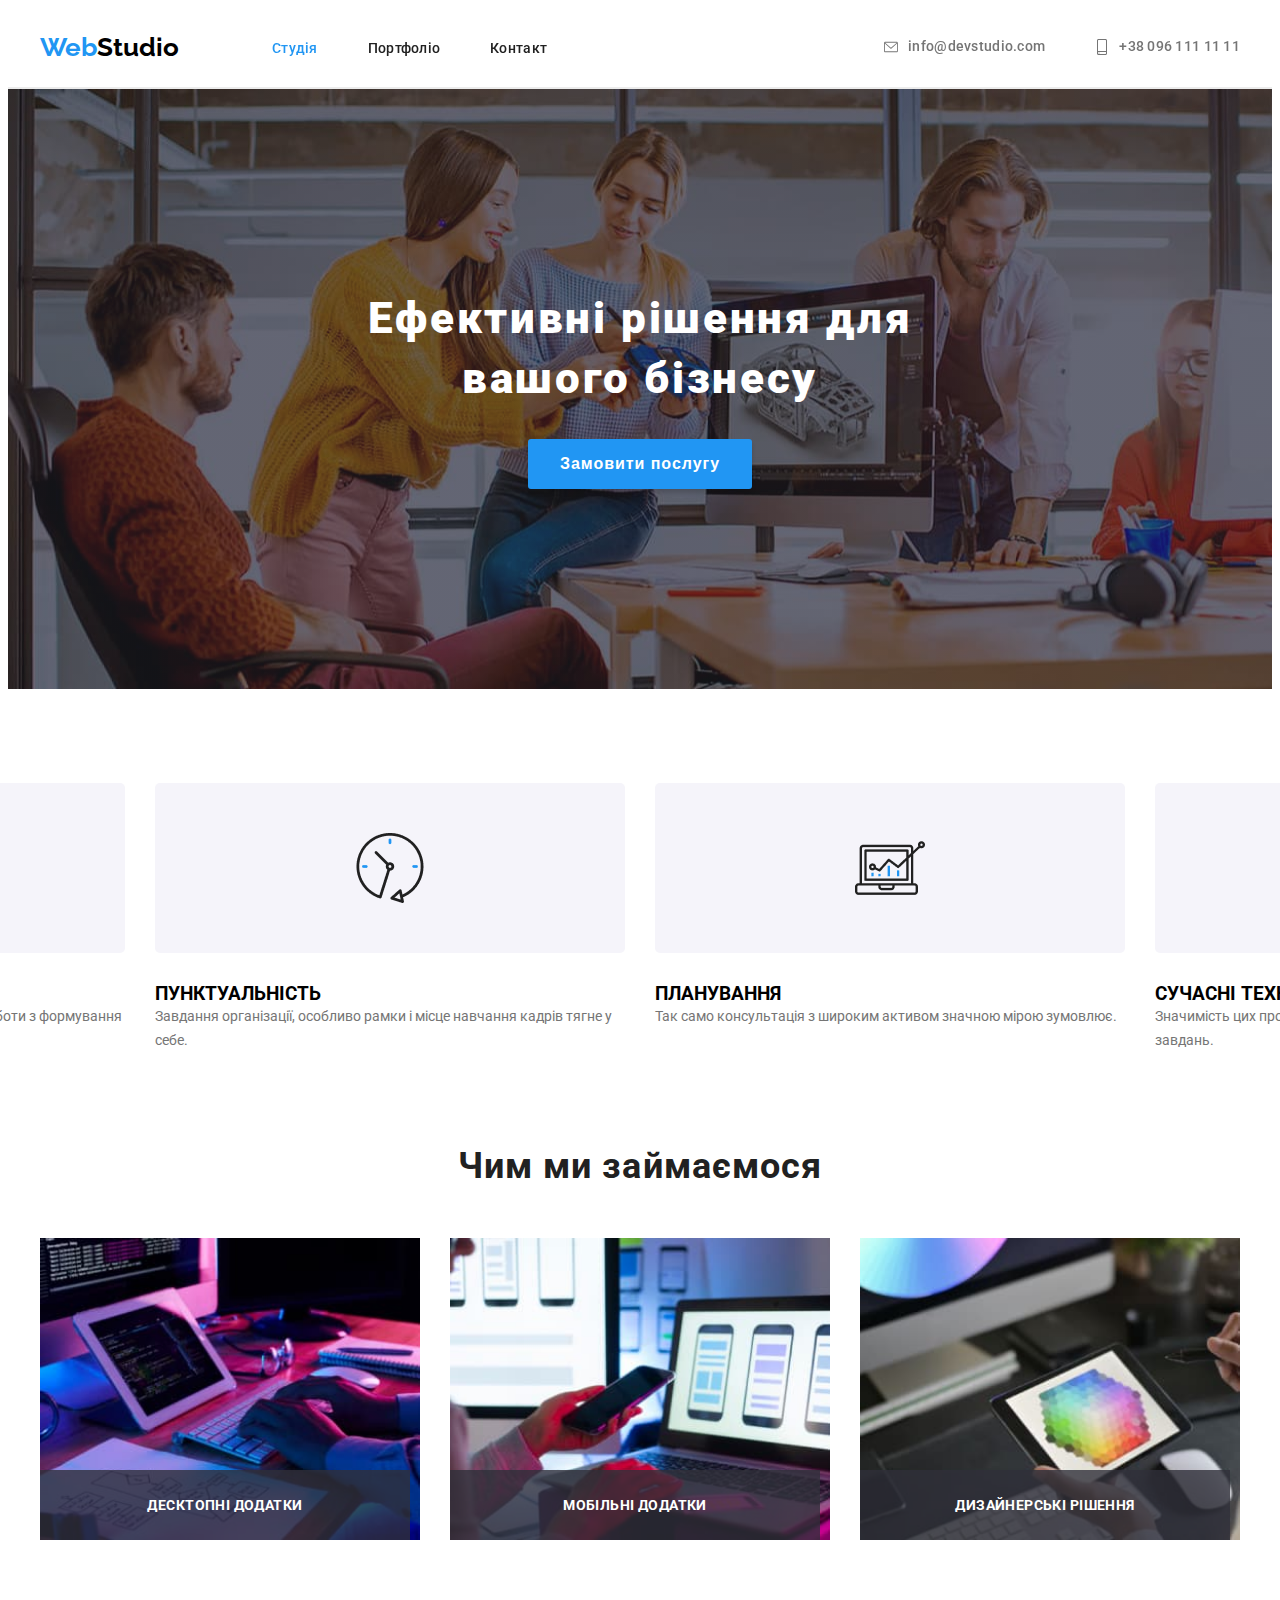
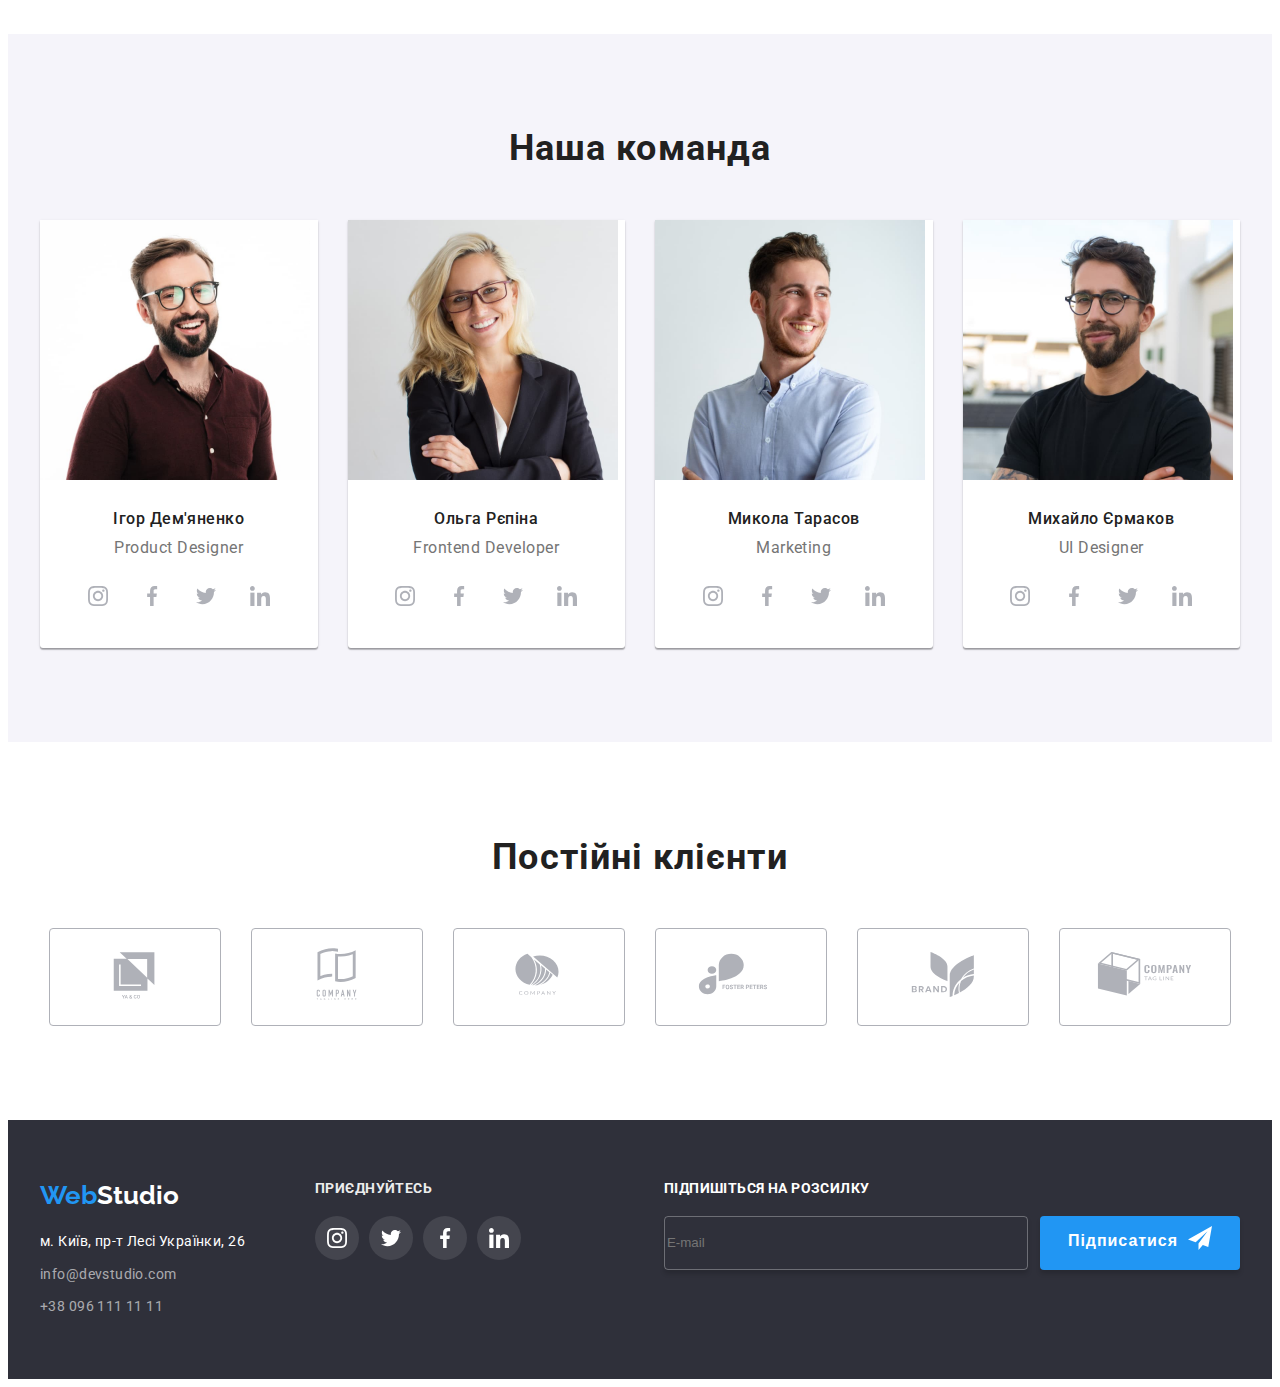
==== index.html @ fadbdba8 "scss" ====
<!DOCTYPE html>
<html lang="uk">
  <head>
    <meta charset="UTF-8" />
    <meta name="viewport" content="width=device-width, initial-scale=1.0" />

    <link rel="preconnect" href="https://fonts.googleapis.com" />
    <link rel="preconnect" href="https://fonts.gstatic.com" crossorigin />
    <link
      href="https://fonts.googleapis.com/css2?family=Raleway:ital,wght@0,100..900;1,100..900&family=Roboto:ital,wght@0,100;0,300;0,400;0,500;0,700;0,900;1,100;1,300;1,400;1,500;1,700;1,900&display=swap"
      rel="stylesheet"
    />

    <link
      rel="stylesheet"
      href="https://cdnjs.cloudflare.com/ajax/libs/modern-normalize/2.0.0/modern-normalize.min.css"
      integrity="sha512-4xo8blKMVCiXpTaLzQSLSw3KFOVPWhm/TRtuPVc4WG6kUgjH6J03IBuG7JZPkcWMxJ5huwaBpOpnwYElP/m6wg=="
      crossorigin="anonymous"
      referrerpolicy="no-referrer"
    />
    <link
    rel="stylesheet"
    href="https://cdnjs.cloudflare.com/ajax/libs/animate.css/4.1.1/animate.min.css"
  />
    <title>WebStudio</title>
    <link href="https://unpkg.com/aos@2.3.1/dist/aos.css" rel="stylesheet">
    <link rel="stylesheet" href="./style/main.min.css">
  </head>
  <body>
    <!-- --------------LOGO-------------- -->
    <header class="header">
      <div class="container header__box">
        <a href="./index.html" class="header__logo"
          ><span class="header__span">Web</span>Studio</a
        >
        <!-- -------------NAVIGATION------------- -->
        <nav class="header__nav" data-aos="flip-left"
     data-aos-easing="ease-out-cubic"
     data-aos-duration="2000">
          <ul class="nav__list">
            <li class="nav__item">
              <a href="./index.html" class="nav__link active">Студія</a>
            </li>
            <li class="nav__item">
              <a href="./pages/portfolio.html" class="nav__link">Портфоліо</a>
            </li>
            <li class="nav__item"><a href="" class="nav__link">Контакт</a></li>
          </ul>
        </nav>
        <ul class="header__list" data-aos="zoom-out">
          <li class="header__item">
            <a href="mailto:info@devstudio.com" class="header__link"
              ><svg class="header__icon">
                <use href="./imeges/symbol-defs.svg#icon-envelope"></use>
              </svg>
              info@devstudio.com</a
            >
          </li>
          <li class="header__item">
            <a href="tel:+380961111111" class="header__link">
              <svg class="header__icon">
                <use href="./imeges/symbol-defs.svg#icon-smartphone"></use></svg
              >+38 096 111 11 11</a
            >
          </li>
        </ul>
      </div>
    </header>

    <main>
      <!-- -----------------HERO-SECTION---------------- -->
      <section class="hero">
        <div class="container">
          <h1 class="hero__title">Ефективні рішення для вашого бізнесу</h1>
          <button type="button" class="hero__btn" data-modal-open>
            Замовити послугу
          </button>
        </div>
      </section>
      <!-- -----------------ADVANTAGES----------------- -->
      <section class="advantages">
        <div class="container">
          <ul class="advantages__list">
            <li class="advantages__item">
              <h3 class="advantages__title">УВАГА ДО ДЕТАЛЕЙ</h3>
              <p class="advantages__text">
                Ідейні міркування, і навіть початок повсякденної роботи з
                формування позиції.
              </p>
            </li>

            <li class="advantages__item">
              <h3 class="advantages__title">ПУНКТУАЛЬНІСТЬ</h3>
              <p class="advantages__text">
                Завдання організації, особливо рамки і місце навчання кадрів
                тягне у себе.
              </p>
            </li>

            <li class="advantages__item">
              <h3 class="advantages__title">ПЛАНУВАННЯ</h3>
              <p class="advantages__text">
                Так само консультація з широким активом значною мірою зумовлює.
              </p>
            </li>
            <li class="advantages__item">
              <h3 class="advantages__title">СУЧАСНІ ТЕХНОЛОГІЇ</h3>
              <p class="advantages__text">
                Значимість цих проблем настільки очевидна, що реалізація
                планових завдань.
              </p>
            </li>
          </ul>
        </div>
      </section>
      <!-- -------------OUR-WORK------------- -->
      <section class="work">
        <div class="container">
          <h2 class="work__title">Чим ми займаємося</h2>
          <ul class="work__list">
            <li class="work__item">
              <img src="./imeges/comp.jpg" alt="comp" class="work__img" />
              <p class="work__text">Десктопні додатки</p>
            </li>

            <li class="work__item">
              <img src="./imeges/tel.jpg" alt="tel" class="work__img" />
              <p class="work__text">Мобільні додатки</p>
            </li>

            <li class="work__item">
              <img src="./imeges/tablet.jpg" alt="colors" class="work__img" />
              <p class="work__text">Дизайнерські рішення</p>
            </li>
          </ul>
        </div>
      </section>
      <!-- ---------------WORK-TEAM----------------- -->
      <section class="team">
        <div class="container">
          <h2 class="team__title">Наша команда</h2>
          <ul class="team__list">
            <li class="team__item">
              <img src="./imeges/igor.jpg" alt="men1" class="team__img" />
              <div class="team__text">
                <h3 class="team__capitan">Ігор Дем'яненко</h3>
                <p class="team__desc">Product Designer</p>
                <ul class="list__icon">
                  <li class="item__icon">
                    <a href="" class="team__icon"
                      ><svg class="team__symbol">
                        <use
                          href="./imeges/symbol-defs.svg#icon-instagram"
                        ></use>
                      </svg>
                    </a>
                  </li>
                  <li class="item__icon">
                    <a href="" class="team__icon"
                      ><svg class="team__symbol">
                        <use
                          href="./imeges/symbol-defs.svg#icon-facebook"
                        ></use></svg
                    ></a>
                  </li>
                  <li class="item__icon">
                    <a href="" class="team__icon"
                      ><svg class="team__symbol">
                        <use
                          href="./imeges/symbol-defs.svg#icon-twitter-"
                        ></use></svg
                    ></a>
                  </li>
                  <li class="item__icon">
                    <a href="" class="team__icon"
                      ><svg class="team__symbol">
                        <use
                          href="./imeges/symbol-defs.svg#icon-linkedin-1"
                        ></use></svg
                    ></a>
                  </li>
                </ul>
              </div>
            </li>
            <li class="team__item">
              <img src="./imeges/olga.jpg" alt="women1" class="team__img" />
              <div class="team__text">
                <h3 class="team__capitan">Ольга Рєпіна</h3>
                <p class="team__desc">Frontend Developer</p>
                <ul class="list__icon">
                  <li class="item__icon">
                    <a href="" class="team__icon"
                      ><svg class="team__symbol">
                        <use
                          href="./imeges/symbol-defs.svg#icon-instagram"
                        ></use>
                      </svg>
                    </a>
                  </li>
                  <li class="item__icon">
                    <a href="" class="team__icon"
                      ><svg class="team__symbol">
                        <use
                          href="./imeges/symbol-defs.svg#icon-facebook"
                        ></use></svg
                    ></a>
                  </li>
                  <li class="item__icon">
                    <a href="" class="team__icon"
                      ><svg class="team__symbol">
                        <use
                          href="./imeges/symbol-defs.svg#icon-twitter-"
                        ></use></svg
                    ></a>
                  </li>
                  <li class="item__icon">
                    <a href="" class="team__icon"
                      ><svg class="team__symbol">
                        <use
                          href="./imeges/symbol-defs.svg#icon-linkedin-1"
                        ></use></svg
                    ></a>
                  </li>
                </ul>
              </div>
            </li>
            <li class="team__item">
              <img src="./imeges/mikola.jpg" alt="men2" class="team__img" />
              <div class="team__text">
                <h3 class="team__capitan">Микола Тарасов</h3>
                <p class="team__desc">Marketing</p>
                <ul class="list__icon">
                  <li class="item__icon">
                    <a href="" class="team__icon"
                      ><svg class="team__symbol">
                        <use
                          href="./imeges/symbol-defs.svg#icon-instagram"
                        ></use>
                      </svg>
                    </a>
                  </li>
                  <li class="item__icon">
                    <a href="" class="team__icon"
                      ><svg class="team__symbol">
                        <use
                          href="./imeges/symbol-defs.svg#icon-facebook"
                        ></use></svg
                    ></a>
                  </li>
                  <li class="item__icon">
                    <a href="" class="team__icon"
                      ><svg class="team__symbol">
                        <use
                          href="./imeges/symbol-defs.svg#icon-twitter-"
                        ></use></svg
                    ></a>
                  </li>
                  <li class="item__icon">
                    <a href="" class="team__icon"
                      ><svg class="team__symbol">
                        <use
                          href="./imeges/symbol-defs.svg#icon-linkedin-1"
                        ></use></svg
                    ></a>
                  </li>
                </ul>
              </div>
            </li>
            <li class="team__item">
              <img src="./imeges/michael.jpg" alt="men3" class="team__img" />
              <div class="team__text">
                <h3 class="team__capitan">Михайло Єрмаков</h3>
                <p class="team__desc">UI Designer</p>
                <ul class="list__icon">
                  <li class="item__icon">
                    <a href="" class="team__icon"
                      ><svg class="team__symbol">
                        <use
                          href="./imeges/symbol-defs.svg#icon-instagram"
                        ></use>
                      </svg>
                    </a>
                  </li>
                  <li class="item__icon">
                    <a href="" class="team__icon"
                      ><svg class="team__symbol">
                        <use
                          href="./imeges/symbol-defs.svg#icon-facebook"
                        ></use></svg
                    ></a>
                  </li>
                  <li class="item__icon">
                    <a href="" class="team__icon"
                      ><svg class="team__symbol">
                        <use
                          href="./imeges/symbol-defs.svg#icon-twitter-"
                        ></use></svg
                    ></a>
                  </li>
                  <li class="item__icon">
                    <a href="" class="team__icon"
                      ><svg class="team__symbol">
                        <use
                          href="./imeges/symbol-defs.svg#icon-linkedin-1"
                        ></use></svg
                    ></a>
                  </li>
                </ul>
              </div>
            </li>
          </ul>
        </div>
      </section>
      <!----------------CLIENTS-------------- -->
      <section class="klienten" animate__slideOutDown>
        <div class="container">
          <h2 class="klienten__title">Постійні клієнти</h2>
          <ul class="klienten__list">
            <li class="klienten__logo">
              <a href="" class="klienten__link"
                ><svg class="klienten__symbol">
                  <use
                    href="./imeges/symbol-defs.svg#icon-Logo-yaco"
                  ></use></svg
              ></a>
            </li>
            <li class="klienten__logo">
              <a href="" class="klienten__link"
                ><svg class="klienten__symbol">
                  <use
                    href="./imeges/symbol-defs.svg#icon-Logo-here"
                  ></use></svg
              ></a>
            </li>
            <li class="klienten__logo">
              <a href="" class="klienten__link"
                ><svg class="klienten__symbol">
                  <use
                    href="./imeges/symbol-defs.svg#icon-Logo-company"
                  ></use></svg
              ></a>
            </li>
            <li class="klienten__logo">
              <a href="" class="klienten__link"
                ><svg class="klienten__symbol">
                  <use
                    href="./imeges/symbol-defs.svg#icon-Logo-foster"
                  ></use></svg
              ></a>
            </li>
            <li class="klienten__logo">
              <a href="" class="klienten__link"
                ><svg class="klienten__symbol">
                  <use
                    href="./imeges/symbol-defs.svg#icon-Logo-brand"
                  ></use></svg
              ></a>
            </li>
            <li class="klienten__logo">
              <a href="" class="klienten__link"
                ><svg class="klienten__symbol">
                  <use
                    href="./imeges/symbol-defs.svg#icon-Logo-tagline"
                  ></use></svg
              ></a>
            </li>
          </ul>
        </div>
      </section>
    </main>
    <footer class="footer">
      <!-- -----------FOOTER------------- -->
      <div class="container footer__box">
        <div class="footer__info">
          <a href="./index.html" class="footer__logo"
            ><span class="logo__color">Web</span>Studio</a
          >
          <address>
            <a
              href="https://www.google.de/maps/search/%D0%BC.+%D0%9A%D0%B8%D1%97%D0%B2,+%D0%BF%D1%80-%D1%82+%D0%9B%D0%B5%D1%81%D1%96+%D0%A3%D0%BA%D1%80%D0%B0%D1%97%D0%BD%D0%BA%D0%B8,+26/@50.4770716,30.3878069,11.79z?entry=ttu"
              target="_blank"
              class="footer__address"
              >м. Київ, пр-т Лесі Українки, 26</a
            >
            <ul class="footer__list">
              <li class="footer__item">
                <a href="mailto:info@devstudio.com" class="footer__link"
                  >info@devstudio.com</a
                >
              </li>
              <li class="footer__item">
                <a href="tel:+380961111111" class="footer__link"
                  >+38 096 111 11 11</a
                >
              </li>
            </ul>
          </address>
        </div>
        <!-------------WEB-ICON----------- -->
        <div class="footer__icons">
          <p class="icons__text">приєднуйтесь</p>
          <ul class="icons__list">
            <li class="icons__item">
              <a href="" class="icons__link"
                ><svg class="icons__symbol">
                  <use
                    href="./imeges/symbol-defs.svg#icon-instagram"
                  ></use></svg
              ></a>
            </li>
            <li class="icons__item">
              <a href="" class="icons__link"
                ><svg class="icons__symbol">
                  <use href="./imeges/symbol-defs.svg#icon-twitter-"></use></svg
              ></a>
            </li>
            <li class="icons__item">
              <a href="" class="icons__link"
                ><svg class="icons__symbol">
                  <use href="./imeges/symbol-defs.svg#icon-facebook"></use></svg
              ></a>
            </li>
            <li class="icons__item">
              <a href="" class="icons__link"
                ><svg class="icons__symbol">
                  <use
                    href="./imeges/symbol-defs.svg#icon-linkedin-1"
                  ></use></svg
              ></a>
            </li>
          </ul>
        </div>
        <!-- ----------NEWS------------ -->
        <div class="news">
          <h2 class="news__title">Підпишіться на розсилку</h2>
          <form class="news__list">
            <input type="email" class="news__input" placeholder="E-mail" required/>

            <button type="submit" class="news__btn">
              Підписатися<svg class="news__icon">
                <use href="./imeges/symbol-defs.svg#icon-icon-send"></use>
              </svg>
            </button>
          </form>
        </div>
      </div>
    </footer>
    <!-- --------------MODAL-ICON-------------- -->
    <div class="backdrop is-hidden" data-modal>
      <div class="modal">
        <form class="modal__form">
          <h2 class="modal__title">Залиште свої дані, ми вам передзвонимо</h2>
          <label for="name" class="modal__signature">Ім'я</label>
          <div class="modal__icons">
            <input type="text" id="name" class="modal__input" required/>
            <svg class="modal__icon">
              <use
                href="./imeges/symbol-defs.svg#icon-person-black-18dp-1"
              ></use>
            </svg>
          </div>
          <label for="phone" class="modal__signature">Телефон</label>
          <div class="modal__icons">
            <input type="tel" id="phone" class="modal__input" required />
            <svg class="modal__icon">
              <use href="./imeges/symbol-defs.svg#icon-phone"></use>
            </svg>
          </div>
          <label for="mail" class="modal__signature">Пошта</label>
          <div class="modal__icons">
            <input type="email" name="" id="mail" class="modal__input" required />
            <svg class="modal__icon">
              <use href="./imeges/symbol-defs.svg#icon-emile"></use>
            </svg>
          </div>
          <label for="com" class="modal__signature">Коментар</label>

          <textarea
            name=""
            id="com"
            class="modal__com"
            placeholder="Введіть текст"
          ></textarea>
          <label class="modal__chek">
            <input type="checkbox" class="chek__input" required/>
            <span class="chek__span">Погоджуюся з розсилкою та приймаю</span>
            <a href="#" class="check__link"> Умови договору</a>
          </label>
          <button type="submit" class="modal__btn">Відправити</button>
        </form>
        <button type="button" class="modal__close" data-modal-close>
          <svg class="icon__close">
            <use href="./imeges/symbol-defs.svg#icon-close"></use>
          </svg>
        </button>
      </div>
    </div>
    <!-- -------JS--------- -->
    <script src="./js/modal.js"></script>
    <script src="https://unpkg.com/aos@2.3.1/dist/aos.js"></script>
    <script>
  AOS.init();
</script>
  </body>
</html>
---- style/main.min.css ----
a{text-decoration:none}ul{margin:0;padding:0;list-style:none}h1,h2,h3,p{margin:0}img{display:block}body{font-family:"Roboto",sans-serif;font-optical-sizing:auto;font-style:normal}.container{width:1200px;margin:0 auto;padding:0 15px}.header{padding-top:24px;padding-bottom:25px;display:flex;border-bottom:2px solid #ececec}.header__box{display:flex;align-items:center}.header__logo{color:#000;font-family:"Raleway",sans-serif;font-optical-sizing:auto;font-style:normal;font-size:26px;font-weight:700;margin-right:93px}.header__span{color:#2196f3;font-family:"Raleway",sans-serif;font-optical-sizing:auto;font-style:normal;font-size:26px;font-weight:700}.header__nav{margin-right:auto}.header__list{font-size:14px;font-weight:500;color:#757575;display:flex;gap:50px;justify-content:end}.header__icon{fill:#757575;width:14px;height:16px;transition-duration:250ms;transition-property:fill;transition-timing-function:cubic-bezier(0.4, 0, 0.2, 1)}.header__link{color:#757575;font-size:14px;font-weight:500;line-height:1.14;letter-spacing:.28px;display:flex;justify-content:flex-end;gap:10px;transition-duration:250ms;transition-property:color;transition-timing-function:cubic-bezier(0.4, 0, 0.2, 1)}.header__link:hover,.header__link:focus{color:#2196f3}.header__link:hover .header__icon,.header__link:focus .header__icon{fill:#2196f3}.nav__list{display:flex;gap:50px}.nav__link{color:#212121;font-size:14px;font-weight:500;line-height:1.14;letter-spacing:.28px;transition-duration:250ms;transition-property:color;transition-timing-function:cubic-bezier(0.4, 0, 0.2, 1)}.nav__link:hover,.nav__link:focus{color:#2196f3}.nav__link::after{content:"";display:block;width:100%;height:4px;background-color:#2196f3;border-radius:4px;margin-top:10px;opacity:0;position:absolute;top:35px;transition-duration:250ms;transition-property:backround color;transition-timing-function:cubic-bezier(0.4, 0, 0.2, 1)}.nav__link:hover::after{opacity:1}.nav__item{position:relative}.active{color:#2196f3}.hero{background-color:#f5f4fa;padding-top:200px;padding-bottom:200px;text-align:center;background-image:linear-gradient(rgba(47, 48, 58, 0.4), rgba(47, 48, 58, 0.4)),url(../imeges/herobackground.jpg)}.hero__title{color:#fff;font-size:44px;font-weight:900;line-height:1.36;letter-spacing:2.64px;width:696px;margin-left:auto;margin-right:auto;margin-bottom:30px}.hero__btn{background-color:#2196f3;color:#fff;font-size:16px;font-weight:700;line-height:1.87;letter-spacing:.96px;cursor:pointer;padding-left:32px;padding-top:10px;padding-bottom:10px;padding-right:32px;border:none;border-radius:3px;box-shadow:0px 4px 4px 0px rgba(0,0,0,.15)}.advantages{padding-top:94px}.advantages__list{display:flex;gap:30px;justify-content:center}.advantages__item::before{content:"";width:270px;height:120px;background-color:#f5f4fa;display:block;margin-bottom:30px;border-radius:5px}.advantages__item:first-child::before{background-image:url(../imeges/antenna.png);background-repeat:no-repeat;background-position:center;padding-left:100px;padding-right:100px;padding-bottom:25px;padding-top:25px}.advantages__item:nth-child(2)::before{background-image:url(../imeges/clock.png);background-repeat:no-repeat;background-position:center;padding-left:100px;padding-right:100px;padding-bottom:25px;padding-top:25px}.advantages__item:nth-child(3)::before{background-image:url(../imeges/diagram.png);background-repeat:no-repeat;background-position:center;padding-left:100px;padding-right:100px;padding-bottom:25px;padding-top:25px}.advantages__item:nth-child(4)::before{background-image:url(../imeges/astronaut.png);background-repeat:no-repeat;background-position:center;padding-left:100px;padding-right:100px;padding-bottom:25px;padding-top:25px}.advantages__-title{color:#212121;font-size:14px;font-weight:700;line-height:1.14;letter-spacing:.42px;margin-bottom:10px}.advantages__text{color:#757575;font-size:14px;font-weight:400;line-height:1.71}.work{padding-top:94px;padding-bottom:94px;text-align:center}.work__list{display:flex;gap:30px;justify-content:center}.work__title{color:#212121;font-size:36px;font-weight:700;line-height:1.16;letter-spacing:1.08px;margin-bottom:50px}.work__img{width:100%}.work__text{color:#fff;text-align:center;font-size:14px;font-weight:700;line-height:normal;letter-spacing:.42px;text-transform:uppercase;position:absolute;display:flex;align-items:center;justify-content:center;bottom:0;left:0;width:370px;height:70px;background:rgba(47,48,58,.8)}.work__item{flex-basis:calc((100% - 60px)/3);position:relative}.team{padding-top:94px;padding-bottom:94px;background-color:#f5f4fa;text-align:center}.team__list{display:flex;gap:30px;justify-content:center}.team__title{color:#212121;font-size:36px;font-weight:700;line-height:1.16;letter-spacing:1.08px;margin-bottom:50px}.team__item{background-color:#fff;flex-basis:calc((100% - 60px)/3);box-shadow:0px 1px 3px 0px rgba(0,0,0,.12),0px 1px 1px 0px rgba(0,0,0,.14),0px 2px 1px 0px rgba(0,0,0,.2);border-radius:0px 0px 3px 3px}.team__img{width:270px;height:260px}.team__text{padding-top:30px;padding-bottom:30px}.team__capitan{color:#212121;font-size:16px;font-weight:500;line-height:1.18;letter-spacing:.48px;margin-bottom:10px}.team__desc{color:#757575;font-size:16px;font-weight:400;line-height:1.18;letter-spacing:.48px}.team__icon{width:44px;height:44px;border-radius:50%;border:none;display:flex;align-items:center;justify-content:center;transition-duration:250ms;transition-property:backround color,outline,border;transition-timing-function:cubic-bezier(0.4, 0, 0.2, 1)}.team__icon:hover,.team__icon:focus{background-color:#2196f3;border:none;outline:2px solid #2196f3}.team__icon:hover .team__symbol,.team__icon:focus .team__symbol{fill:#fff}.team__symbol{width:20px;height:20px;fill:#afb1b8;transition-duration:250ms;transition-property:color,fill;transition-timing-function:cubic-bezier(0.4, 0, 0.2, 1)}.list__icon{display:flex;gap:10px;justify-content:center;margin-top:16px}.item__icon{display:flex;justify-content:center;align-items:center}.klienten{padding-top:94px;padding-bottom:94px}.klienten__list{display:flex;gap:30px;justify-content:center;align-items:center}.klienten__title{color:#212121;text-align:center;font-size:36px;font-weight:700;line-height:normal;letter-spacing:1.08px;margin-bottom:50px}.klienten__link{display:block;border:1px solid #afb1b8;border-radius:4px;padding-top:16px;padding-bottom:16px;padding-right:32px;padding-left:32px;transition-duration:250ms;transition-property:backround color,outline,border-color;transition-timing-function:cubic-bezier(0.4, 0, 0.2, 1)}.klienten__link:hover,.klienten__link:focus{border-color:#2196f3}.klienten__link:hover .klienten__symbol,.klienten__link:focus .klienten__symbol{fill:#2196f3}.klienten__link:focus{border:none;outline:1px solid #2196f3}.klienten__symbol{width:106px;height:60px;fill:#afb1b8;transition-duration:250ms;transition-property:color,fill;transition-timing-function:cubic-bezier(0.4, 0, 0.2, 1)}.footer{background-color:#2f303a;padding-top:60px;padding-bottom:60px;display:flex;flex-direction:column}.footer__box{display:flex;justify-content:baseline}.footer__info{margin-right:70px}.footer__logo{color:#fff;font-family:"Raleway",sans-serif;font-optical-sizing:auto;font-style:normal;font-size:26px;font-weight:700;display:block;margin-bottom:20px}.footer__address{color:#fff;font-size:14px;font-weight:400;line-height:1.71;letter-spacing:.42px;font-style:normal}.footer__list{margin-top:9px}.footer__item{margin-bottom:9px}.footer__item:last-child{margin-bottom:0px}.footer__link{color:rgba(255,255,255,.6);font-size:14px;font-weight:400;line-height:1.71;letter-spacing:.42px;font-style:normal}.logo__color{color:#2196f3;font-family:"Raleway",sans-serif;font-optical-sizing:auto;font-style:normal;font-size:26px;font-weight:700}.icons__text{color:#ececec;font-size:14px;font-weight:700;line-height:normal;letter-spacing:.42px;text-transform:uppercase;margin-bottom:20px}.icons__list{display:flex;gap:10px}.icons__link{width:44px;height:44px;border-radius:50%;border:none;background:rgba(255,255,255,.1);display:flex;align-items:center;justify-content:center;transition-duration:250ms;transition-property:backround color,outline,border;transition-timing-function:cubic-bezier(0.4, 0, 0.2, 1)}.icons__link:hover,.icons__link:focus{background-color:#2196f3}.icons__link:focus{border:none;outline:1px solid #2196f3}.icons__symbol{width:20px;height:20px;fill:#fff}.news{margin-left:auto}.news__title{color:#fff;font-size:14px;font-weight:700;line-height:normal;letter-spacing:.42px;text-transform:uppercase}.news__list{display:flex;gap:12px;margin-top:20px}.news__input{width:358px;height:50px;border-radius:4px;border:1px solid rgba(255,255,255,.3);background:rgba(33,150,243,0);box-shadow:0px 4px 4px 0px rgba(0,0,0,.15);display:block}.news__btn{border:none;border-radius:4px;background:#2196f3;box-shadow:0px 4px 4px 0px rgba(0,0,0,.15);color:#fff;text-align:center;font-size:16px;font-weight:700;line-height:30px;letter-spacing:.96px;padding:10px 28px 10px 28px;display:flex;gap:10px;cursor:pointer}.news__icon{width:24px;height:24px;fill:#fff}.backdrop{position:fixed;top:0;left:0;right:0;bottom:0;background-color:rgba(0,0,0,.2);display:flex;justify-content:center;align-items:center;opacity:1;transition:opacity 250ms;transform:translate(200px) cubic-bezier(0.4, 0, 0.2, 1)}.is-hidden{opacity:0;pointer-events:none}.is-hidden .modal{transform:translate(200px);transition:cubic-bezier(0.4, 0, 0.2, 1);transition:transform 1s}.modal{background-color:#fff;padding:40px;position:absolute;top:50%;left:50%;transform:translate(-50%, -50%);transition:transform 1s}.modal__title{color:var(--text-color);text-align:center;font-size:20px;font-weight:700;line-height:normal;letter-spacing:.6px;margin-bottom:12px}.modal__signature{color:var(--additional-color);font-size:12px;font-weight:400;line-height:normal;letter-spacing:.12px}.modal__input{width:448px;height:40px;display:block;margin-top:4px;border-radius:4px;border:1px solid rgba(33,33,33,.2);margin-bottom:10px;padding-left:40px;padding-right:30px;transition-duration:250ms;transition-property:color,backround color,border color;transition-timing-function:cubic-bezier(0.4, 0, 0.2, 1)}.modal__input:hover,.modal__input:focus{border:none;outline:1px solid var(--accent-color)}.modal__input:hover .modal-icon,.modal__input:focus .modal-icon{fill:var(--accent-color)}.modal__input:hover+.modal-icon,.modal__input:focus+.modal-icon{fill:var(--accent-color)}.modal__icon{width:18px;height:18px;fill:var(--text-color);position:absolute;left:12px;bottom:11px;transition-duration:250ms;transition-property:fill;transition-timing-function:cubic-bezier(0.4, 0, 0.2, 1)}.modal__com{width:448px;height:120px;border-radius:4px;border:1px solid rgba(33,33,33,.2);resize:none;padding:12px 16px;color:rgba(117,117,117,.5);font-size:12px;font-weight:400;line-height:normal;letter-spacing:.12px;margin-bottom:20px;display:block;margin-top:4px}.modal__chek{display:flex;align-items:center;justify-content:center}.modal__btn{width:200px;height:50px;border-radius:4px;background:var(--accent-color);box-shadow:0px 4px 4px 0px rgba(0,0,0,.15);color:var(--main-background);text-align:center;font-size:16px;font-weight:700;line-height:30px;letter-spacing:.96px;border:none;margin-top:30px;margin-left:auto;margin-right:auto;display:block}.modal__close{width:30px;height:30px;border-radius:50%;display:flex;align-items:center;justify-content:center;background-color:rgba(0,0,0,0);position:absolute;right:8px;top:8px;border:none;outline:1px solid var(--additional-color)}.modal__icons{position:relative}.chek__input{width:16px;height:15px}.chek__span{color:#757575;font-size:14px;font-weight:400;line-height:24px;letter-spacing:.42px;margin-left:8px;margin-right:4px}.chek__link{color:var(--accent-color);font-size:14px;font-weight:400;line-height:24px;letter-spacing:.42px;text-decoration-line:underline}.icon__close{width:20px;height:20px;fill:var(--text-color);transition-duration:250ms;transition-property:fill;transition-timing-function:cubic-bezier(0.4, 0, 0.2, 1)}.icon__close:hover{fill:var(--accent-color);cursor:pointer}.card{padding-top:94px;padding-bottom:94px}.card__list{display:flex;gap:8px;justify-content:center;flex-wrap:wrap}.card__btn{background-color:#f5f4fa;padding-left:25px;padding-top:6px;padding-bottom:6px;padding-right:25px;color:#212121;font-size:16px;font-weight:500;line-height:1.62;letter-spacing:.48px;cursor:pointer;border-radius:4px;border:none;transition-duration:250ms;transition-property:color,backround color,box-shadow,outline,border;transition-timing-function:cubic-bezier(0.4, 0, 0.2, 1)}.card__btn:hover,.card__btn:focus{border:none;outline:1px solid #2196f3;background-color:#2196f3;color:#f5f4fa;box-shadow:0px 3px 1px 0px rgba(0,0,0,.1),0px 1px 2px 0px rgba(0,0,0,.08),0px 2px 2px 0px rgba(0,0,0,.12)}.list{margin-top:50px;display:flex;flex-wrap:wrap;gap:30px;justify-content:center}.list__item{border:1px solid #eee;flex-basis:calc((100% - 60px)/3)}.list__item:hover{box-shadow:0px 1px 1px 0px rgba(0,0,0,.12),0px 4px 4px 0px rgba(0,0,0,.06),1px 4px 6px 0px rgba(0,0,0,.16);cursor:pointer}.list__img{width:100%}.list__title{color:#212121;font-size:18px;font-weight:700;line-height:2;letter-spacing:1.08px}.list__text{color:#757575;font-size:16px;font-weight:400;line-height:1.87;letter-spacing:.48px;margin-top:4px}.list__desc{padding-top:20px;padding-left:24px;padding-right:24px;padding-bottom:20px}.box__item{position:relative;overflow:hidden}.box__item:hover .box__desc{opacity:1;transform:translateY(0)}.box__desc{position:absolute;top:0;left:0;padding:63px 24px 63px 24px;background:rgba(33,150,243,.9);color:#fff;font-size:18px;font-weight:400;line-height:1.5;letter-spacing:.54px;opacity:0;transition-duration:250ms;transition-property:color,backround color;transition-timing-function:cubic-bezier(0.4, 0, 0.2, 1);transform:translateY(100%)}/*# sourceMappingURL=main.min.css.map */
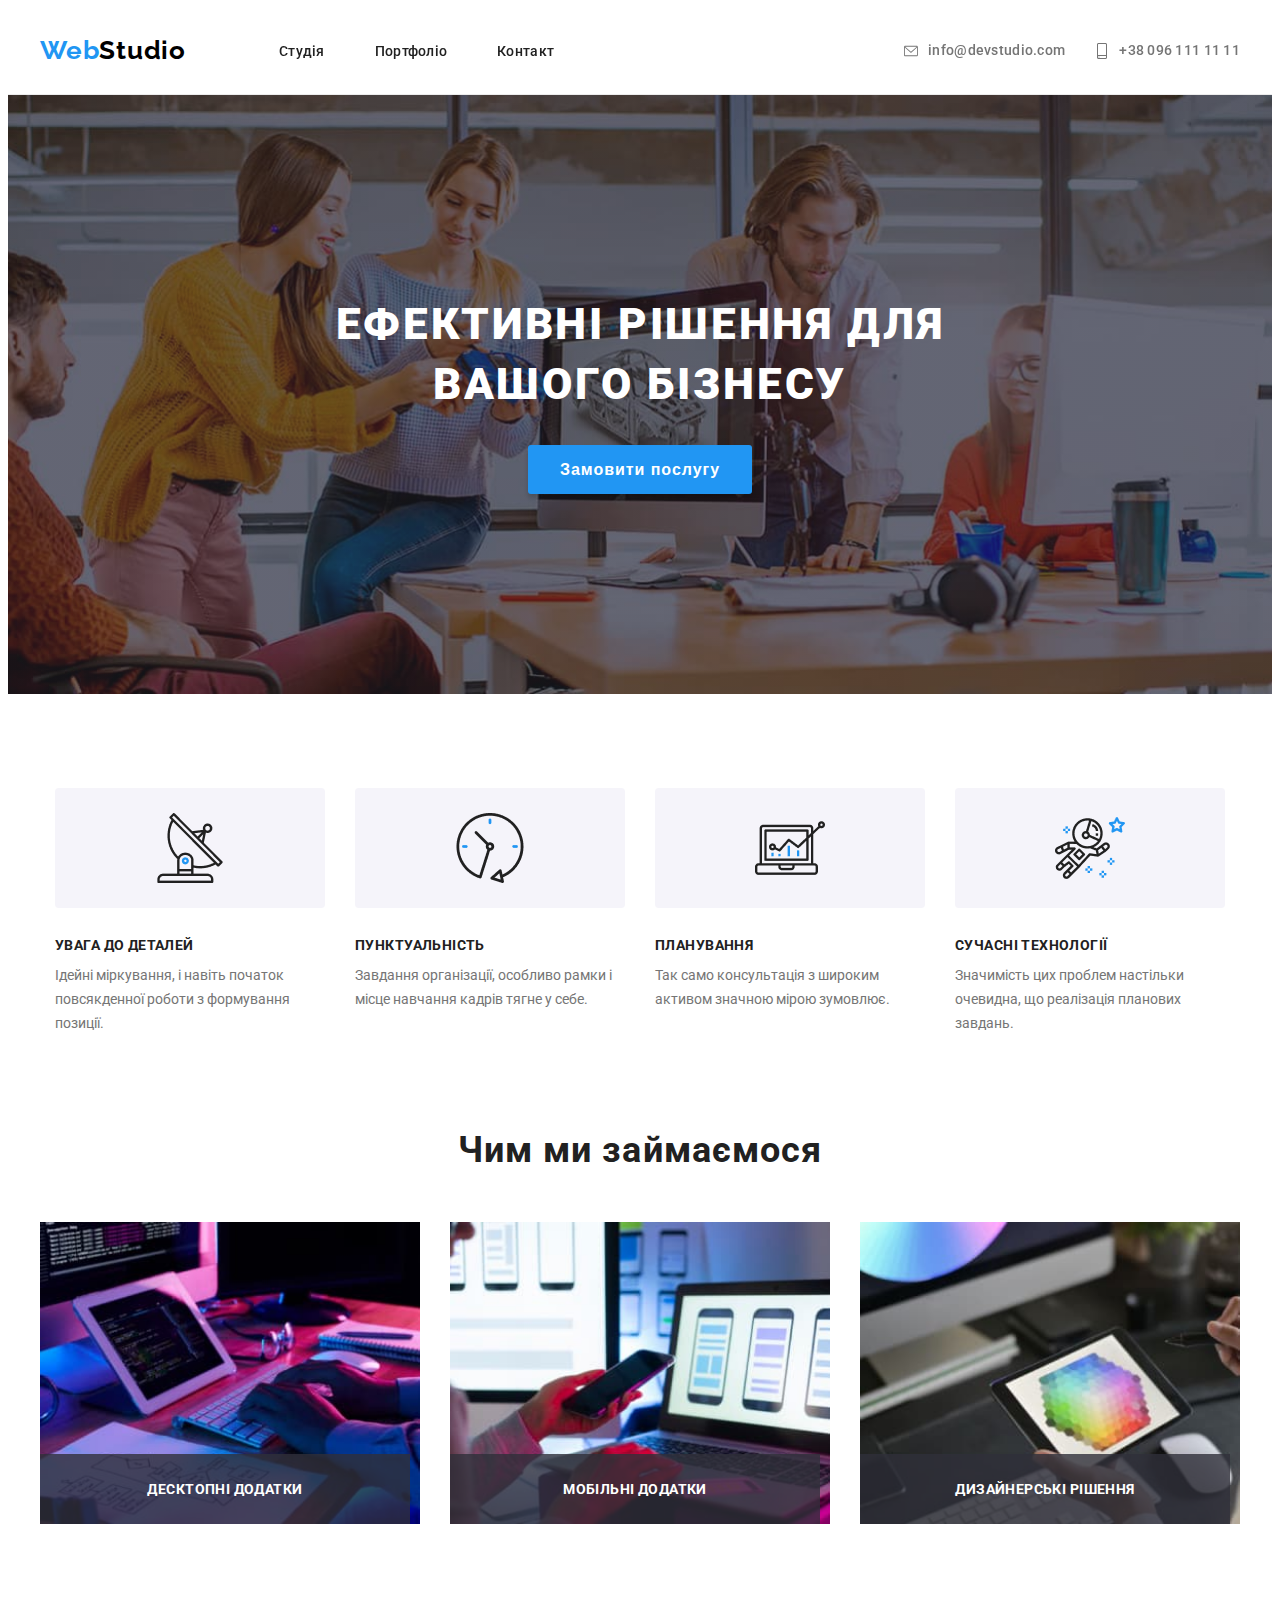
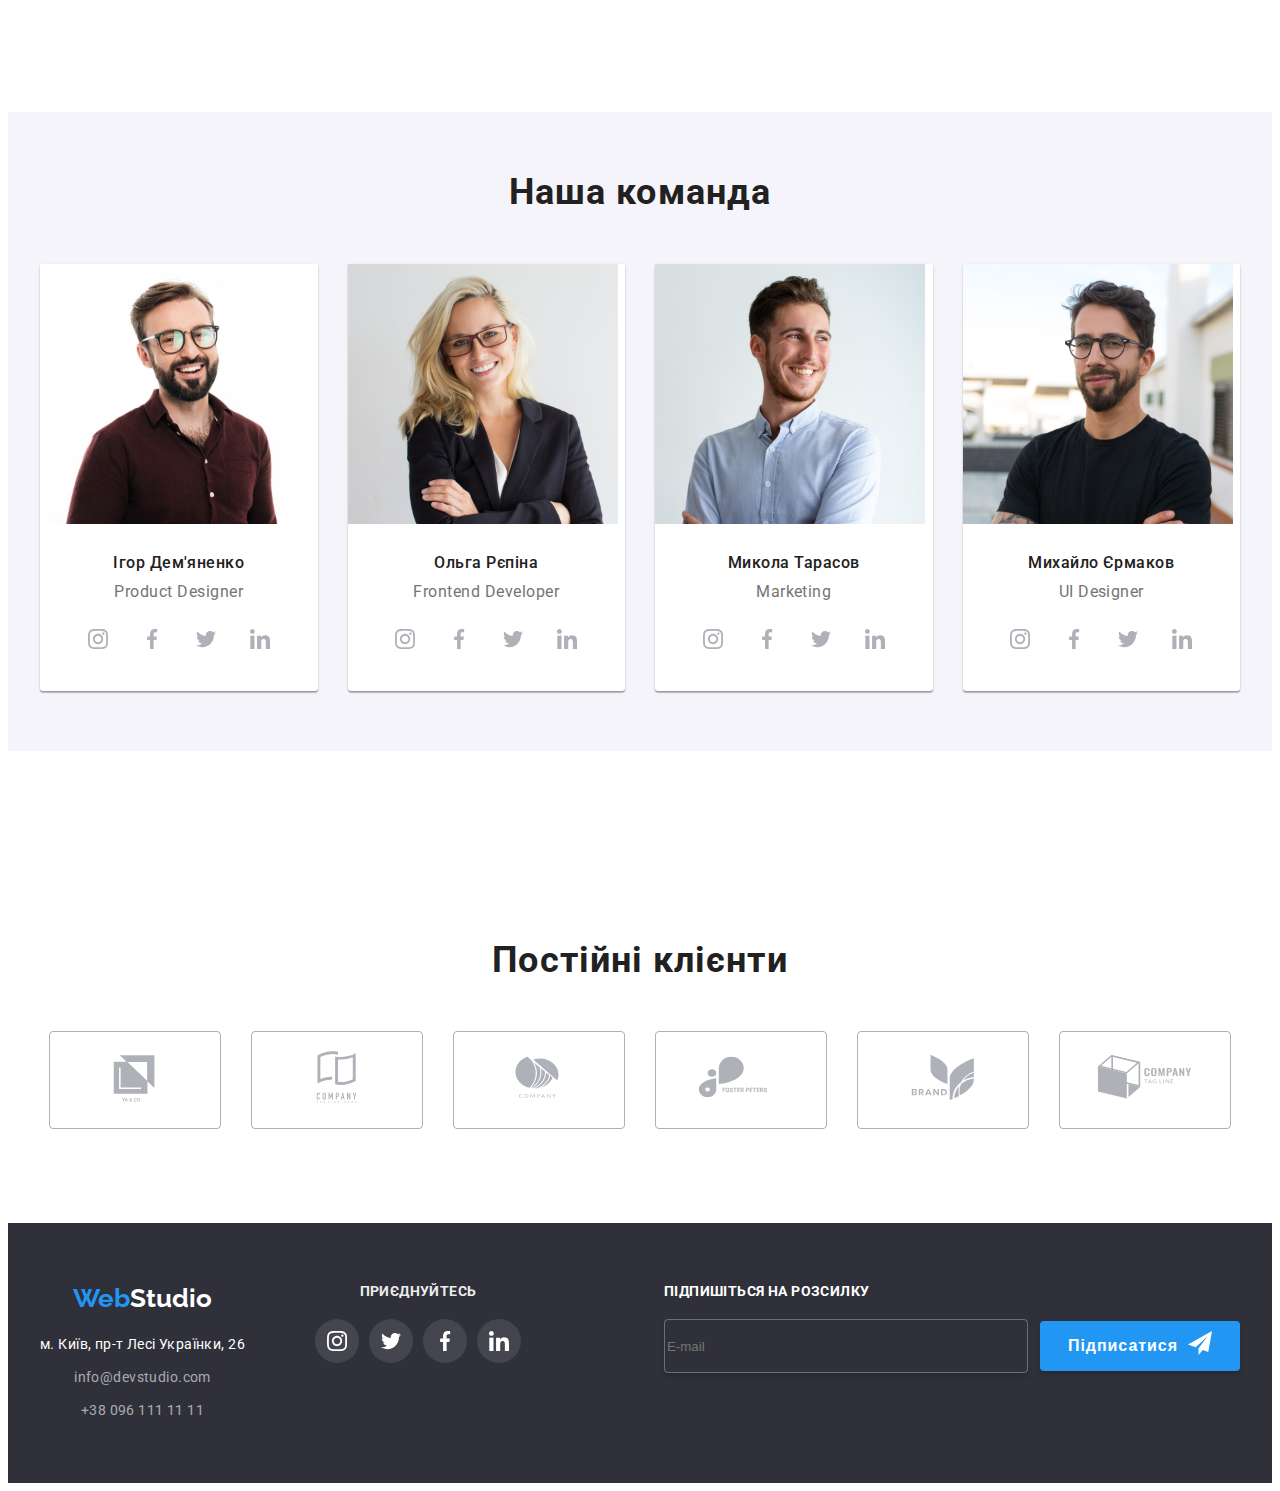
==== commit 8409d389: "adaptive" ====
--- a/index.html
+++ b/index.html
@@ -28,7 +28,7 @@
   </head>
   <body>
     <!-- --------------LOGO-------------- -->
-    <header class="header">
+      <header class="header">
       <div class="container header__box">
         <a href="./index.html" class="header__logo"
           ><span class="header__span">Web</span>Studio</a
@@ -53,19 +53,20 @@
               ><svg class="header__icon">
                 <use href="./imeges/symbol-defs.svg#icon-envelope"></use>
               </svg>
-              info@devstudio.com</a
-            >
+              <span class="header__cell">info@devstudio.com</span>
+            </a>
           </li>
           <li class="header__item">
             <a href="tel:+380961111111" class="header__link">
               <svg class="header__icon">
-                <use href="./imeges/symbol-defs.svg#icon-smartphone"></use></svg
-              >+38 096 111 11 11</a
-            >
+                <use href="./imeges/symbol-defs.svg#icon-smartphone"></use>
+              </svg>
+              <span class="header__cell">+38 096 111 11 11</span>
+            </a>
           </li>
         </ul>
       </div>
-    </header>
+    </header> 
 
     <main>
       <!-- -----------------HERO-SECTION---------------- -->
@@ -135,7 +136,7 @@
           </ul>
         </div>
       </section>
-      <!-- ---------------WORK-TEAM----------------- -->
+      <!-- ---------------WORK-TEAM----------------->
       <section class="team">
         <div class="container">
           <h2 class="team__title">Наша команда</h2>
@@ -147,8 +148,8 @@
                 <p class="team__desc">Product Designer</p>
                 <ul class="list__icon">
                   <li class="item__icon">
-                    <a href="" class="team__icon"
-                      ><svg class="team__symbol">
+                    <a href="" class="team__icon">
+                      <svg class="team__symbol">
                         <use
                           href="./imeges/symbol-defs.svg#icon-instagram"
                         ></use>
@@ -156,28 +157,28 @@
                     </a>
                   </li>
                   <li class="item__icon">
-                    <a href="" class="team__icon"
-                      ><svg class="team__symbol">
+                    <a href="" class="team__icon">
+                      <svg class="team__symbol">
                         <use
                           href="./imeges/symbol-defs.svg#icon-facebook"
-                        ></use></svg
-                    ></a>
-                  </li>
-                  <li class="item__icon">
-                    <a href="" class="team__icon"
-                      ><svg class="team__symbol">
+                        ></use></svg>
+                      </a>
+                  </li>
+                  <li class="item__icon">
+                    <a href="" class="team__icon">
+                      <svg class="team__symbol">
                         <use
                           href="./imeges/symbol-defs.svg#icon-twitter-"
-                        ></use></svg
-                    ></a>
-                  </li>
-                  <li class="item__icon">
-                    <a href="" class="team__icon"
-                      ><svg class="team__symbol">
+                        ></use></svg>
+                      </a>
+                  </li>
+                  <li class="item__icon">
+                    <a href="" class="team__icon">
+                      <svg class="team__symbol">
                         <use
                           href="./imeges/symbol-defs.svg#icon-linkedin-1"
-                        ></use></svg
-                    ></a>
+                        ></use></svg>
+                      </a>
                   </li>
                 </ul>
               </div>
@@ -189,8 +190,8 @@
                 <p class="team__desc">Frontend Developer</p>
                 <ul class="list__icon">
                   <li class="item__icon">
-                    <a href="" class="team__icon"
-                      ><svg class="team__symbol">
+                    <a href="" class="team__icon">
+                      <svg class="team__symbol">
                         <use
                           href="./imeges/symbol-defs.svg#icon-instagram"
                         ></use>
@@ -198,28 +199,28 @@
                     </a>
                   </li>
                   <li class="item__icon">
-                    <a href="" class="team__icon"
-                      ><svg class="team__symbol">
+                    <a href="" class="team__icon">
+                      <svg class="team__symbol">
                         <use
                           href="./imeges/symbol-defs.svg#icon-facebook"
-                        ></use></svg
-                    ></a>
-                  </li>
-                  <li class="item__icon">
-                    <a href="" class="team__icon"
-                      ><svg class="team__symbol">
+                        ></use></svg>
+                      </a>
+                  </li>
+                  <li class="item__icon">
+                    <a href="" class="team__icon">
+                      <svg class="team__symbol">
                         <use
                           href="./imeges/symbol-defs.svg#icon-twitter-"
-                        ></use></svg
-                    ></a>
-                  </li>
-                  <li class="item__icon">
-                    <a href="" class="team__icon"
-                      ><svg class="team__symbol">
+                        ></use></svg>
+                      </a>
+                  </li>
+                  <li class="item__icon">
+                    <a href="" class="team__icon">
+                      <svg class="team__symbol">
                         <use
                           href="./imeges/symbol-defs.svg#icon-linkedin-1"
-                        ></use></svg
-                    ></a>
+                        ></use></svg>
+                      </a>
                   </li>
                 </ul>
               </div>
@@ -231,8 +232,8 @@
                 <p class="team__desc">Marketing</p>
                 <ul class="list__icon">
                   <li class="item__icon">
-                    <a href="" class="team__icon"
-                      ><svg class="team__symbol">
+                    <a href="" class="team__icon">
+                      <svg class="team__symbol">
                         <use
                           href="./imeges/symbol-defs.svg#icon-instagram"
                         ></use>
@@ -240,28 +241,29 @@
                     </a>
                   </li>
                   <li class="item__icon">
-                    <a href="" class="team__icon"
-                      ><svg class="team__symbol">
+                    <a href="" class="team__icon">
+                      <svg class="team__symbol">
                         <use
                           href="./imeges/symbol-defs.svg#icon-facebook"
-                        ></use></svg
-                    ></a>
-                  </li>
-                  <li class="item__icon">
-                    <a href="" class="team__icon"
-                      ><svg class="team__symbol">
+                        ></use></svg>
+                      </a>
+                  </li>
+                  <li class="item__icon">
+                    <a href="" class="team__icon">
+                      <svg class="team__symbol">
                         <use
                           href="./imeges/symbol-defs.svg#icon-twitter-"
-                        ></use></svg
-                    ></a>
-                  </li>
-                  <li class="item__icon">
-                    <a href="" class="team__icon"
-                      ><svg class="team__symbol">
+                        ></use></svg>
+                      </a>
+                  </li>
+                  <li class="item__icon">
+                    <a href="" class="team__icon">
+                      <svg class="team__symbol">
                         <use
                           href="./imeges/symbol-defs.svg#icon-linkedin-1"
-                        ></use></svg
-                    ></a>
+                        ></use>
+                      </svg>
+                      </a>
                   </li>
                 </ul>
               </div>
@@ -273,8 +275,8 @@
                 <p class="team__desc">UI Designer</p>
                 <ul class="list__icon">
                   <li class="item__icon">
-                    <a href="" class="team__icon"
-                      ><svg class="team__symbol">
+                    <a href="" class="team__icon">
+                      <svg class="team__symbol">
                         <use
                           href="./imeges/symbol-defs.svg#icon-instagram"
                         ></use>
@@ -282,94 +284,94 @@
                     </a>
                   </li>
                   <li class="item__icon">
-                    <a href="" class="team__icon"
-                      ><svg class="team__symbol">
+                    <a href="" class="team__icon">
+                      <svg class="team__symbol">
                         <use
                           href="./imeges/symbol-defs.svg#icon-facebook"
-                        ></use></svg
-                    ></a>
-                  </li>
-                  <li class="item__icon">
-                    <a href="" class="team__icon"
-                      ><svg class="team__symbol">
+                        ></use>
+                      </svg>
+                      </a>
+                  </li>
+                  <li class="item__icon">
+                    <a href="" class="team__icon">
+                      <svg class="team__symbol">
                         <use
                           href="./imeges/symbol-defs.svg#icon-twitter-"
-                        ></use></svg
-                    ></a>
-                  </li>
-                  <li class="item__icon">
-                    <a href="" class="team__icon"
-                      ><svg class="team__symbol">
+                        ></use></svg></a>
+                  </li>
+                  <li class="item__icon">
+                    <a href="" class="team__icon">
+                      <svg class="team__symbol">
                         <use
                           href="./imeges/symbol-defs.svg#icon-linkedin-1"
-                        ></use></svg
-                    ></a>
+                        ></use></svg>
+                      </a>
                   </li>
                 </ul>
               </div>
             </li>
           </ul>
         </div>
-      </section>
+      </section> 
       <!----------------CLIENTS-------------- -->
       <section class="klienten" animate__slideOutDown>
         <div class="container">
           <h2 class="klienten__title">Постійні клієнти</h2>
           <ul class="klienten__list">
             <li class="klienten__logo">
-              <a href="" class="klienten__link"
-                ><svg class="klienten__symbol">
+              <a href="" class="klienten__link">
+                <svg class="klienten__symbol">
                   <use
                     href="./imeges/symbol-defs.svg#icon-Logo-yaco"
-                  ></use></svg
-              ></a>
+                  ></use></svg>
+                </a>
             </li>
             <li class="klienten__logo">
-              <a href="" class="klienten__link"
-                ><svg class="klienten__symbol">
+              <a href="" class="klienten__link">
+                <svg class="klienten__symbol">
                   <use
                     href="./imeges/symbol-defs.svg#icon-Logo-here"
-                  ></use></svg
-              ></a>
+                  ></use></svg>
+                </a>
             </li>
             <li class="klienten__logo">
-              <a href="" class="klienten__link"
-                ><svg class="klienten__symbol">
+              <a href="" class="klienten__link">
+                <svg class="klienten__symbol">
                   <use
                     href="./imeges/symbol-defs.svg#icon-Logo-company"
-                  ></use></svg
-              ></a>
+                  ></use></svg>
+                </a>
             </li>
             <li class="klienten__logo">
-              <a href="" class="klienten__link"
-                ><svg class="klienten__symbol">
+              <a href="" class="klienten__link">
+                <svg class="klienten__symbol">
                   <use
                     href="./imeges/symbol-defs.svg#icon-Logo-foster"
-                  ></use></svg
-              ></a>
+                  ></use></svg>
+                </a>
             </li>
             <li class="klienten__logo">
-              <a href="" class="klienten__link"
-                ><svg class="klienten__symbol">
+              <a href="" class="klienten__link">
+                <svg class="klienten__symbol">
                   <use
                     href="./imeges/symbol-defs.svg#icon-Logo-brand"
-                  ></use></svg
-              ></a>
+                  ></use></svg>
+                </a>
             </li>
             <li class="klienten__logo">
-              <a href="" class="klienten__link"
-                ><svg class="klienten__symbol">
+              <a href="" class="klienten__link">
+                <svg class="klienten__symbol">
                   <use
                     href="./imeges/symbol-defs.svg#icon-Logo-tagline"
-                  ></use></svg
-              ></a>
+                  ></use></svg>
+                </a>
             </li>
           </ul>
         </div>
       </section>
     </main>
+     <!-- -----------FOOTER------------- -->
     <footer class="footer">
-      <!-- -----------FOOTER------------- -->
       <div class="container footer__box">
         <div class="footer__info">
           <a href="./index.html" class="footer__logo"
@@ -395,43 +397,45 @@
               </li>
             </ul>
           </address>
-        </div>
-        <!-------------WEB-ICON----------- -->
-        <div class="footer__icons">
+        </div> 
+        
+         <div class="footer__icons">
           <p class="icons__text">приєднуйтесь</p>
           <ul class="icons__list">
             <li class="icons__item">
-              <a href="" class="icons__link"
-                ><svg class="icons__symbol">
+              <a href="" class="icons__link">
+                <svg class="icons__symbol">
                   <use
                     href="./imeges/symbol-defs.svg#icon-instagram"
-                  ></use></svg
-              ></a>
+                  ></use></svg>
+                </a>
             </li>
             <li class="icons__item">
-              <a href="" class="icons__link"
-                ><svg class="icons__symbol">
-                  <use href="./imeges/symbol-defs.svg#icon-twitter-"></use></svg
-              ></a>
+              <a href="" class="icons__link">
+                <svg class="icons__symbol">
+                  <use href="./imeges/symbol-defs.svg#icon-twitter-"></use>
+                  </svg>
+                </a>
             </li>
             <li class="icons__item">
-              <a href="" class="icons__link"
-                ><svg class="icons__symbol">
-                  <use href="./imeges/symbol-defs.svg#icon-facebook"></use></svg
-              ></a>
+              <a href="" class="icons__link">
+                <svg class="icons__symbol">
+                  <use href="./imeges/symbol-defs.svg#icon-facebook"></use>
+                  </svg>
+                </a>
             </li>
             <li class="icons__item">
-              <a href="" class="icons__link"
-                ><svg class="icons__symbol">
-                  <use
-                    href="./imeges/symbol-defs.svg#icon-linkedin-1"
-                  ></use></svg
-              ></a>
+              <a href="" class="icons__link">
+                <svg class="icons__symbol">
+                  <use
+                    href="./imeges/symbol-defs.svg#icon-linkedin-1"></use>
+                  </svg>
+                </a>
             </li>
           </ul>
-        </div>
-        <!-- ----------NEWS------------ -->
-        <div class="news">
+        </div> 
+        
+         <div class="news">
           <h2 class="news__title">Підпишіться на розсилку</h2>
           <form class="news__list">
             <input type="email" class="news__input" placeholder="E-mail" required/>
@@ -484,7 +488,7 @@
           <label class="modal__chek">
             <input type="checkbox" class="chek__input" required/>
             <span class="chek__span">Погоджуюся з розсилкою та приймаю</span>
-            <a href="#" class="check__link"> Умови договору</a>
+            <a href="" class="check__link"> Yмови договору</a>
           </label>
           <button type="submit" class="modal__btn">Відправити</button>
         </form>
--- a/style/main.min.css
+++ b/style/main.min.css
@@ -1 +1 @@
-a{text-decoration:none}ul{margin:0;padding:0;list-style:none}h1,h2,h3,p{margin:0}img{display:block}body{font-family:"Roboto",sans-serif;font-optical-sizing:auto;font-style:normal}.container{width:1200px;margin:0 auto;padding:0 15px}.header{padding-top:24px;padding-bottom:25px;display:flex;border-bottom:2px solid #ececec}.header__box{display:flex;align-items:center}.header__logo{color:#000;font-family:"Raleway",sans-serif;font-optical-sizing:auto;font-style:normal;font-size:26px;font-weight:700;margin-right:93px}.header__span{color:#2196f3;font-family:"Raleway",sans-serif;font-optical-sizing:auto;font-style:normal;font-size:26px;font-weight:700}.header__nav{margin-right:auto}.header__list{font-size:14px;font-weight:500;color:#757575;display:flex;gap:50px;justify-content:end}.header__icon{fill:#757575;width:14px;height:16px;transition-duration:250ms;transition-property:fill;transition-timing-function:cubic-bezier(0.4, 0, 0.2, 1)}.header__link{color:#757575;font-size:14px;font-weight:500;line-height:1.14;letter-spacing:.28px;display:flex;justify-content:flex-end;gap:10px;transition-duration:250ms;transition-property:color;transition-timing-function:cubic-bezier(0.4, 0, 0.2, 1)}.header__link:hover,.header__link:focus{color:#2196f3}.header__link:hover .header__icon,.header__link:focus .header__icon{fill:#2196f3}.nav__list{display:flex;gap:50px}.nav__link{color:#212121;font-size:14px;font-weight:500;line-height:1.14;letter-spacing:.28px;transition-duration:250ms;transition-property:color;transition-timing-function:cubic-bezier(0.4, 0, 0.2, 1)}.nav__link:hover,.nav__link:focus{color:#2196f3}.nav__link::after{content:"";display:block;width:100%;height:4px;background-color:#2196f3;border-radius:4px;margin-top:10px;opacity:0;position:absolute;top:35px;transition-duration:250ms;transition-property:backround color;transition-timing-function:cubic-bezier(0.4, 0, 0.2, 1)}.nav__link:hover::after{opacity:1}.nav__item{position:relative}.active{color:#2196f3}.hero{background-color:#f5f4fa;padding-top:200px;padding-bottom:200px;text-align:center;background-image:linear-gradient(rgba(47, 48, 58, 0.4), rgba(47, 48, 58, 0.4)),url(../imeges/herobackground.jpg)}.hero__title{color:#fff;font-size:44px;font-weight:900;line-height:1.36;letter-spacing:2.64px;width:696px;margin-left:auto;margin-right:auto;margin-bottom:30px}.hero__btn{background-color:#2196f3;color:#fff;font-size:16px;font-weight:700;line-height:1.87;letter-spacing:.96px;cursor:pointer;padding-left:32px;padding-top:10px;padding-bottom:10px;padding-right:32px;border:none;border-radius:3px;box-shadow:0px 4px 4px 0px rgba(0,0,0,.15)}.advantages{padding-top:94px}.advantages__list{display:flex;gap:30px;justify-content:center}.advantages__item::before{content:"";width:270px;height:120px;background-color:#f5f4fa;display:block;margin-bottom:30px;border-radius:5px}.advantages__item:first-child::before{background-image:url(../imeges/antenna.png);background-repeat:no-repeat;background-position:center;padding-left:100px;padding-right:100px;padding-bottom:25px;padding-top:25px}.advantages__item:nth-child(2)::before{background-image:url(../imeges/clock.png);background-repeat:no-repeat;background-position:center;padding-left:100px;padding-right:100px;padding-bottom:25px;padding-top:25px}.advantages__item:nth-child(3)::before{background-image:url(../imeges/diagram.png);background-repeat:no-repeat;background-position:center;padding-left:100px;padding-right:100px;padding-bottom:25px;padding-top:25px}.advantages__item:nth-child(4)::before{background-image:url(../imeges/astronaut.png);background-repeat:no-repeat;background-position:center;padding-left:100px;padding-right:100px;padding-bottom:25px;padding-top:25px}.advantages__-title{color:#212121;font-size:14px;font-weight:700;line-height:1.14;letter-spacing:.42px;margin-bottom:10px}.advantages__text{color:#757575;font-size:14px;font-weight:400;line-height:1.71}.work{padding-top:94px;padding-bottom:94px;text-align:center}.work__list{display:flex;gap:30px;justify-content:center}.work__title{color:#212121;font-size:36px;font-weight:700;line-height:1.16;letter-spacing:1.08px;margin-bottom:50px}.work__img{width:100%}.work__text{color:#fff;text-align:center;font-size:14px;font-weight:700;line-height:normal;letter-spacing:.42px;text-transform:uppercase;position:absolute;display:flex;align-items:center;justify-content:center;bottom:0;left:0;width:370px;height:70px;background:rgba(47,48,58,.8)}.work__item{flex-basis:calc((100% - 60px)/3);position:relative}.team{padding-top:94px;padding-bottom:94px;background-color:#f5f4fa;text-align:center}.team__list{display:flex;gap:30px;justify-content:center}.team__title{color:#212121;font-size:36px;font-weight:700;line-height:1.16;letter-spacing:1.08px;margin-bottom:50px}.team__item{background-color:#fff;flex-basis:calc((100% - 60px)/3);box-shadow:0px 1px 3px 0px rgba(0,0,0,.12),0px 1px 1px 0px rgba(0,0,0,.14),0px 2px 1px 0px rgba(0,0,0,.2);border-radius:0px 0px 3px 3px}.team__img{width:270px;height:260px}.team__text{padding-top:30px;padding-bottom:30px}.team__capitan{color:#212121;font-size:16px;font-weight:500;line-height:1.18;letter-spacing:.48px;margin-bottom:10px}.team__desc{color:#757575;font-size:16px;font-weight:400;line-height:1.18;letter-spacing:.48px}.team__icon{width:44px;height:44px;border-radius:50%;border:none;display:flex;align-items:center;justify-content:center;transition-duration:250ms;transition-property:backround color,outline,border;transition-timing-function:cubic-bezier(0.4, 0, 0.2, 1)}.team__icon:hover,.team__icon:focus{background-color:#2196f3;border:none;outline:2px solid #2196f3}.team__icon:hover .team__symbol,.team__icon:focus .team__symbol{fill:#fff}.team__symbol{width:20px;height:20px;fill:#afb1b8;transition-duration:250ms;transition-property:color,fill;transition-timing-function:cubic-bezier(0.4, 0, 0.2, 1)}.list__icon{display:flex;gap:10px;justify-content:center;margin-top:16px}.item__icon{display:flex;justify-content:center;align-items:center}.klienten{padding-top:94px;padding-bottom:94px}.klienten__list{display:flex;gap:30px;justify-content:center;align-items:center}.klienten__title{color:#212121;text-align:center;font-size:36px;font-weight:700;line-height:normal;letter-spacing:1.08px;margin-bottom:50px}.klienten__link{display:block;border:1px solid #afb1b8;border-radius:4px;padding-top:16px;padding-bottom:16px;padding-right:32px;padding-left:32px;transition-duration:250ms;transition-property:backround color,outline,border-color;transition-timing-function:cubic-bezier(0.4, 0, 0.2, 1)}.klienten__link:hover,.klienten__link:focus{border-color:#2196f3}.klienten__link:hover .klienten__symbol,.klienten__link:focus .klienten__symbol{fill:#2196f3}.klienten__link:focus{border:none;outline:1px solid #2196f3}.klienten__symbol{width:106px;height:60px;fill:#afb1b8;transition-duration:250ms;transition-property:color,fill;transition-timing-function:cubic-bezier(0.4, 0, 0.2, 1)}.footer{background-color:#2f303a;padding-top:60px;padding-bottom:60px;display:flex;flex-direction:column}.footer__box{display:flex;justify-content:baseline}.footer__info{margin-right:70px}.footer__logo{color:#fff;font-family:"Raleway",sans-serif;font-optical-sizing:auto;font-style:normal;font-size:26px;font-weight:700;display:block;margin-bottom:20px}.footer__address{color:#fff;font-size:14px;font-weight:400;line-height:1.71;letter-spacing:.42px;font-style:normal}.footer__list{margin-top:9px}.footer__item{margin-bottom:9px}.footer__item:last-child{margin-bottom:0px}.footer__link{color:rgba(255,255,255,.6);font-size:14px;font-weight:400;line-height:1.71;letter-spacing:.42px;font-style:normal}.logo__color{color:#2196f3;font-family:"Raleway",sans-serif;font-optical-sizing:auto;font-style:normal;font-size:26px;font-weight:700}.icons__text{color:#ececec;font-size:14px;font-weight:700;line-height:normal;letter-spacing:.42px;text-transform:uppercase;margin-bottom:20px}.icons__list{display:flex;gap:10px}.icons__link{width:44px;height:44px;border-radius:50%;border:none;background:rgba(255,255,255,.1);display:flex;align-items:center;justify-content:center;transition-duration:250ms;transition-property:backround color,outline,border;transition-timing-function:cubic-bezier(0.4, 0, 0.2, 1)}.icons__link:hover,.icons__link:focus{background-color:#2196f3}.icons__link:focus{border:none;outline:1px solid #2196f3}.icons__symbol{width:20px;height:20px;fill:#fff}.news{margin-left:auto}.news__title{color:#fff;font-size:14px;font-weight:700;line-height:normal;letter-spacing:.42px;text-transform:uppercase}.news__list{display:flex;gap:12px;margin-top:20px}.news__input{width:358px;height:50px;border-radius:4px;border:1px solid rgba(255,255,255,.3);background:rgba(33,150,243,0);box-shadow:0px 4px 4px 0px rgba(0,0,0,.15);display:block}.news__btn{border:none;border-radius:4px;background:#2196f3;box-shadow:0px 4px 4px 0px rgba(0,0,0,.15);color:#fff;text-align:center;font-size:16px;font-weight:700;line-height:30px;letter-spacing:.96px;padding:10px 28px 10px 28px;display:flex;gap:10px;cursor:pointer}.news__icon{width:24px;height:24px;fill:#fff}.backdrop{position:fixed;top:0;left:0;right:0;bottom:0;background-color:rgba(0,0,0,.2);display:flex;justify-content:center;align-items:center;opacity:1;transition:opacity 250ms;transform:translate(200px) cubic-bezier(0.4, 0, 0.2, 1)}.is-hidden{opacity:0;pointer-events:none}.is-hidden .modal{transform:translate(200px);transition:cubic-bezier(0.4, 0, 0.2, 1);transition:transform 1s}.modal{background-color:#fff;padding:40px;position:absolute;top:50%;left:50%;transform:translate(-50%, -50%);transition:transform 1s}.modal__title{color:var(--text-color);text-align:center;font-size:20px;font-weight:700;line-height:normal;letter-spacing:.6px;margin-bottom:12px}.modal__signature{color:var(--additional-color);font-size:12px;font-weight:400;line-height:normal;letter-spacing:.12px}.modal__input{width:448px;height:40px;display:block;margin-top:4px;border-radius:4px;border:1px solid rgba(33,33,33,.2);margin-bottom:10px;padding-left:40px;padding-right:30px;transition-duration:250ms;transition-property:color,backround color,border color;transition-timing-function:cubic-bezier(0.4, 0, 0.2, 1)}.modal__input:hover,.modal__input:focus{border:none;outline:1px solid var(--accent-color)}.modal__input:hover .modal-icon,.modal__input:focus .modal-icon{fill:var(--accent-color)}.modal__input:hover+.modal-icon,.modal__input:focus+.modal-icon{fill:var(--accent-color)}.modal__icon{width:18px;height:18px;fill:var(--text-color);position:absolute;left:12px;bottom:11px;transition-duration:250ms;transition-property:fill;transition-timing-function:cubic-bezier(0.4, 0, 0.2, 1)}.modal__com{width:448px;height:120px;border-radius:4px;border:1px solid rgba(33,33,33,.2);resize:none;padding:12px 16px;color:rgba(117,117,117,.5);font-size:12px;font-weight:400;line-height:normal;letter-spacing:.12px;margin-bottom:20px;display:block;margin-top:4px}.modal__chek{display:flex;align-items:center;justify-content:center}.modal__btn{width:200px;height:50px;border-radius:4px;background:var(--accent-color);box-shadow:0px 4px 4px 0px rgba(0,0,0,.15);color:var(--main-background);text-align:center;font-size:16px;font-weight:700;line-height:30px;letter-spacing:.96px;border:none;margin-top:30px;margin-left:auto;margin-right:auto;display:block}.modal__close{width:30px;height:30px;border-radius:50%;display:flex;align-items:center;justify-content:center;background-color:rgba(0,0,0,0);position:absolute;right:8px;top:8px;border:none;outline:1px solid var(--additional-color)}.modal__icons{position:relative}.chek__input{width:16px;height:15px}.chek__span{color:#757575;font-size:14px;font-weight:400;line-height:24px;letter-spacing:.42px;margin-left:8px;margin-right:4px}.chek__link{color:var(--accent-color);font-size:14px;font-weight:400;line-height:24px;letter-spacing:.42px;text-decoration-line:underline}.icon__close{width:20px;height:20px;fill:var(--text-color);transition-duration:250ms;transition-property:fill;transition-timing-function:cubic-bezier(0.4, 0, 0.2, 1)}.icon__close:hover{fill:var(--accent-color);cursor:pointer}.card{padding-top:94px;padding-bottom:94px}.card__list{display:flex;gap:8px;justify-content:center;flex-wrap:wrap}.card__btn{background-color:#f5f4fa;padding-left:25px;padding-top:6px;padding-bottom:6px;padding-right:25px;color:#212121;font-size:16px;font-weight:500;line-height:1.62;letter-spacing:.48px;cursor:pointer;border-radius:4px;border:none;transition-duration:250ms;transition-property:color,backround color,box-shadow,outline,border;transition-timing-function:cubic-bezier(0.4, 0, 0.2, 1)}.card__btn:hover,.card__btn:focus{border:none;outline:1px solid #2196f3;background-color:#2196f3;color:#f5f4fa;box-shadow:0px 3px 1px 0px rgba(0,0,0,.1),0px 1px 2px 0px rgba(0,0,0,.08),0px 2px 2px 0px rgba(0,0,0,.12)}.list{margin-top:50px;display:flex;flex-wrap:wrap;gap:30px;justify-content:center}.list__item{border:1px solid #eee;flex-basis:calc((100% - 60px)/3)}.list__item:hover{box-shadow:0px 1px 1px 0px rgba(0,0,0,.12),0px 4px 4px 0px rgba(0,0,0,.06),1px 4px 6px 0px rgba(0,0,0,.16);cursor:pointer}.list__img{width:100%}.list__title{color:#212121;font-size:18px;font-weight:700;line-height:2;letter-spacing:1.08px}.list__text{color:#757575;font-size:16px;font-weight:400;line-height:1.87;letter-spacing:.48px;margin-top:4px}.list__desc{padding-top:20px;padding-left:24px;padding-right:24px;padding-bottom:20px}.box__item{position:relative;overflow:hidden}.box__item:hover .box__desc{opacity:1;transform:translateY(0)}.box__desc{position:absolute;top:0;left:0;padding:63px 24px 63px 24px;background:rgba(33,150,243,.9);color:#fff;font-size:18px;font-weight:400;line-height:1.5;letter-spacing:.54px;opacity:0;transition-duration:250ms;transition-property:color,backround color;transition-timing-function:cubic-bezier(0.4, 0, 0.2, 1);transform:translateY(100%)}/*# sourceMappingURL=main.min.css.map */+a{text-decoration:none}ul{margin:0;padding:0;list-style:none}h1,h2,h3,p{margin:0}img{display:block}body{font-family:"Roboto",sans-serif;font-optical-sizing:auto;font-style:normal}.container{max-width:1200px;margin:0 auto;padding:0 0}@media screen and (min-width: 480px){.container{width:480px}}@media screen and (min-width: 768px){.container{width:768px}}@media screen and (min-width: 1200px){.container{width:1200px;padding:0 15px}}.card__btn,.icon__close,.modal__icon,.modal__input,.icons__link,.klienten__symbol,.klienten__link,.team__symbol,.team__icon,.header .nav__link::after,.header .nav__link,.header__icon{transition-timing-function:cubic-bezier(0.4, 0, 0.2, 1)}.header{padding:16px 0px;border-bottom:1px solid #ececec}@media screen and (min-width: 768px){.header{padding:26px 0}}@media screen and (min-width: 1200px){.header{padding:25px 0}}.header>.container{display:flex;align-items:center}.header__logo{color:#000;font-family:"Raleway",sans-serif;font-optical-sizing:auto;font-style:normal;font-size:24px;font-weight:700;margin-right:auto;line-height:1.38;letter-spacing:.72px}@media screen and (min-width: 768px){.header__logo{margin-right:88px}}@media screen and (min-width: 1200px){.header__logo{font-size:26px;letter-spacing:.78px;margin-right:93px}}.header__span{color:#2196f3;font-family:"Raleway",sans-serif;font-optical-sizing:auto;font-style:normal;font-size:26px;font-weight:700}.header__nav{margin-right:auto}.header__list{font-size:14px;font-weight:500;color:#757575;display:none;gap:50px}@media screen and (min-width: 768px){.header__list{flex-direction:column;gap:10px;display:flex}}@media screen and (min-width: 1200px){.header__list{flex-direction:row;gap:30px}}.header__icon{fill:#757575;width:14px;height:16px;transition-duration:250ms;transition-property:fill}.header__link{display:flex;justify-content:flex-start;align-items:center;flex-wrap:nowrap;flex-direction:row;gap:10px}.header__link:hover .header__cell,.header__link:focus .header__cell{color:#2196f3}.header__link:hover .header__icon,.header__link:focus .header__icon{fill:#2196f3}.header__cell{color:#757575;font-size:12px;font-weight:500;line-height:1.14;letter-spacing:.28px;transition:color 250ms cubic-bezier(0.4, 0, 0.2, 1)}@media screen and (min-width: 1200px){.header__cell{font-size:14px}}.header .nav__list{display:none;gap:50px}@media screen and (min-width: 768px){.header .nav__list{display:flex}}.header .nav__link{color:#212121;font-size:14px;font-weight:500;line-height:1.14;letter-spacing:.28px;transition-duration:250ms;transition-property:color}.header .nav__link:hover,.header .nav__link:focus{color:#2196f3}.header .nav__link::after{content:"";display:block;width:100%;height:4px;background-color:#2196f3;border-radius:4px;margin-top:10px;opacity:0;position:absolute;top:35px;transition-duration:250ms;transition-property:backround color}.header .nav__link:hover::after{opacity:1}.header .nav__item{position:relative}.active{color:#2196f3}.hero{background-color:#f5f4fa;padding-top:118px;padding-bottom:118px;text-align:center;background-image:linear-gradient(rgba(47, 48, 58, 0.4), rgba(47, 48, 58, 0.4)),url(../imeges/herobackground.jpg);background-position:center;background-repeat:no-repeat;background-size:cover;overflow:hidden}@media screen and (min-width: 1200px){.hero{padding-top:200px;padding-bottom:200px}}.hero__title{color:#fff;font-size:26px;font-weight:900;line-height:1.61;letter-spacing:1.56px;text-transform:uppercase;width:100%;margin-left:auto;margin-right:auto;margin-bottom:30px}@media screen and (min-width: 480px){.hero__title{width:360px}}@media screen and (min-width: 1200px){.hero__title{font-size:44px;line-height:1.36;letter-spacing:2.64px;width:696px}}.hero__btn{background-color:#2196f3;color:#fff;font-size:16px;font-weight:700;line-height:1.87;letter-spacing:.96px;cursor:pointer;padding:10px 24px;border:none;border-radius:3px;box-shadow:0px 4px 4px 0px rgba(0,0,0,.15)}@media screen and (min-width: 1200px){.hero__btn{padding:10px 32px}}.advantages{padding-top:60px}@media screen and (min-width: 1200px){.advantages{padding-top:94px}}.advantages__list{display:flex;flex-wrap:wrap;gap:30px;justify-content:center}.advantages__item::before{content:"";width:100%;height:120px;background-color:#f5f4fa;display:block;margin-bottom:30px;border-radius:4px;background-image:url(../imeges/antenna.png);background-repeat:no-repeat;background-position:center}.advantages__item:nth-child(2)::before{background-image:url(../imeges/clock.png)}.advantages__item:nth-child(3)::before{background-image:url(../imeges/diagram.png)}.advantages__item:nth-child(4)::before{background-image:url(../imeges/astronaut.png)}@media screen and (min-width: 480px){.advantages__item{width:450px}}@media screen and (min-width: 768px){.advantages__item{width:354px}}@media screen and (min-width: 1200px){.advantages__item{width:270px}}.advantages__title{color:#212121;font-size:14px;font-weight:700;line-height:1.14;letter-spacing:.42px;text-transform:uppercase;text-align:center}@media screen and (min-width: 768px){.advantages__title{text-align:start}}.advantages__text{color:#757575;font-size:14px;font-weight:400;line-height:1.71;margin-top:10px}.work{padding-top:94px;padding-bottom:94px;text-align:center;display:none}@media screen and (min-width: 1200px){.work{display:flex}}.work__list{display:flex;gap:30px;justify-content:center}.work__title{color:#212121;font-size:36px;font-weight:700;line-height:1.16;letter-spacing:1.08px;margin-bottom:50px}.work__img{width:100%}.work__text{color:#fff;text-align:center;font-size:14px;font-weight:700;line-height:normal;letter-spacing:.42px;text-transform:uppercase;position:absolute;display:flex;align-items:center;justify-content:center;bottom:0;left:0;width:370px;height:70px;background:rgba(47,48,58,.8)}.work__item{flex-basis:calc((100% - 60px)/3);position:relative}.team{padding-top:60px;padding-bottom:60px;background-color:#f5f4fa;text-align:center}@media screen and (min-width: 1200px){.team{margin-top:94px;margin-bottom:94px}}.team__list{display:flex;flex-wrap:wrap;gap:30px;justify-content:center}@media screen and (min-width: 1200px){.team__list{flex-wrap:nowrap}}.team__title{color:#212121;font-size:36px;font-weight:700;line-height:1.16;letter-spacing:1.08px;margin-bottom:50px}.team__item{background-color:#fff;flex-basis:calc((100% - 60px)/3);box-shadow:0px 1px 3px 0px rgba(0,0,0,.12),0px 1px 1px 0px rgba(0,0,0,.14),0px 2px 1px 0px rgba(0,0,0,.2);border-radius:0px 0px 3px 3px}.team__img{width:450px;height:460px}@media screen and (min-width: 768px){.team__img{width:354px;height:374px}}@media screen and (min-width: 1200px){.team__img{width:270px;height:260px}}.team__text{padding-top:30px;padding-bottom:30px}.team__capitan{color:#212121;font-size:16px;font-weight:500;line-height:1.18;letter-spacing:.48px;margin-bottom:10px}.team__desc{color:#757575;font-size:16px;font-weight:400;line-height:1.18;letter-spacing:.48px}.team__icon{width:44px;height:44px;border-radius:50%;border:none;display:flex;align-items:center;justify-content:center;transition-duration:250ms;transition-property:backround color,outline,border}.team__icon:hover,.team__icon:focus{background-color:#2196f3;border:none;outline:2px solid #2196f3}.team__icon:hover .team__symbol,.team__icon:focus .team__symbol{fill:#fff}.team__symbol{width:20px;height:20px;fill:#afb1b8;transition-duration:250ms;transition-property:color,fill}.list__icon{display:flex;gap:10px;justify-content:center;margin-top:16px}.item__icon{display:flex;justify-content:center;align-items:center}.klienten{padding-top:60px;padding-bottom:60px}@media screen and (min-width: 1200px){.klienten{padding-top:94px;padding-bottom:94px}}.klienten__list{gap:30px;display:flex;justify-content:center;align-items:center;flex-wrap:wrap;flex-direction:row}@media screen and (min-width: 1200px){.klienten__list{flex-wrap:nowrap}}.klienten__title{color:#212121;text-align:center;font-size:36px;font-weight:700;line-height:normal;letter-spacing:1.08px;margin-bottom:50px}.klienten__link{display:block;border:1px solid #afb1b8;border-radius:4px;padding:16px 52px;transition-duration:250ms;transition-property:backround color,outline,border-color;flex-basis:calc((100% - 60px)/3)}@media screen and (min-width: 768px){.klienten__link{padding:16px 60px}}@media screen and (min-width: 1200px){.klienten__link{padding:16px 32px}}.klienten__link:hover,.klienten__link:focus{border-color:#2196f3}.klienten__link:hover .klienten__symbol,.klienten__link:focus .klienten__symbol{fill:#2196f3}.klienten__link:focus{border:none;outline:1px solid #2196f3}.klienten__symbol{width:106px;height:60px;fill:#afb1b8;transition-duration:250ms;transition-property:color,fill}.footer{background-color:#2f303a;padding-top:60px;padding-bottom:60px;display:flex;flex-direction:column}.footer__box{display:flex;justify-content:center;text-align:center;flex-wrap:wrap}@media screen and (min-width: 768px){.footer__box{justify-content:space-between}}@media screen and (min-width: 1200px){.footer__box{justify-content:baseline;flex-wrap:nowrap}}.footer__info{margin-right:70px;margin-left:70px}@media screen and (min-width: 1200px){.footer__info{margin-left:0}}@media screen and (min-width: 768px){.footer__info{margin-left:0}}.footer__logo{color:#fff;font-family:"Raleway",sans-serif;font-optical-sizing:auto;font-style:normal;font-size:26px;font-weight:700;margin-bottom:20px;display:block;text-align:center}@media screen and (min-width: 1200px){.footer__logo{text-align:none}}.footer__address{color:#fff;font-size:14px;font-weight:400;line-height:1.71;letter-spacing:.42px;font-style:normal}.footer__list{margin-top:9px}.footer__item{margin-bottom:9px}.footer__item:last-child{margin-bottom:0px}.footer__link{color:rgba(255,255,255,.6);font-size:14px;font-weight:400;line-height:1.71;letter-spacing:.42px;font-style:normal}.logo__color{color:#2196f3;font-family:"Raleway",sans-serif;font-optical-sizing:auto;font-style:normal;font-size:26px;font-weight:700}.icons{margin-left:auto;margin-right:auto}.icons__text{color:#ececec;font-size:14px;font-weight:700;line-height:normal;letter-spacing:.42px;text-transform:uppercase;margin-bottom:20px;margin-top:60px}@media screen and (min-width: 1200px){.icons__text{margin-top:0}}@media screen and (min-width: 768px){.icons__text{margin-top:0}}.icons__list{display:flex;gap:10px}.icons__link{width:44px;height:44px;border-radius:50%;border:none;background:rgba(255,255,255,.1);display:flex;justify-content:center;align-items:center;flex-wrap:nowrap;flex-direction:row;transition-duration:250ms;transition-property:backround color,outline,border}.icons__link:hover,.icons__link:focus{background-color:#2196f3}.icons__link:focus{border:none;outline:1px solid #2196f3}.icons__symbol{width:20px;height:20px;fill:#fff}.news{margin-left:auto;margin-right:auto}@media screen and (min-width: 1200px){.news{margin-left:auto;margin-right:0}}.news__title{color:#fff;font-size:14px;font-weight:700;line-height:normal;letter-spacing:.42px;text-transform:uppercase;margin-top:60px;text-align:center}@media screen and (min-width: 1200px){.news__title{margin:0;text-align:start}}.news__list{display:flex;gap:12px;margin-top:20px;flex-wrap:wrap;flex-direction:column;align-items:center}@media screen and (min-width: 1200px){.news__list{flex-wrap:nowrap;flex-direction:row}}.news__input{width:450px;height:50px;border-radius:4px;border:1px solid rgba(255,255,255,.3);background:rgba(33,150,243,0);box-shadow:0px 4px 4px 0px rgba(0,0,0,.15);display:block}@media screen and (min-width: 1200px){.news__input{width:358px;height:50px}}.news__btn{border:none;border-radius:4px;background:#2196f3;box-shadow:0px 4px 4px 0px rgba(0,0,0,.15);color:#fff;text-align:center;font-size:16px;font-weight:700;line-height:30px;letter-spacing:.96px;padding:10px 28px 10px 28px;display:flex;gap:10px;cursor:pointer}.news__icon{width:24px;height:24px;fill:#fff}.backdrop{position:fixed;top:0;left:0;right:0;bottom:0;background-color:rgba(0,0,0,.2);display:flex;justify-content:center;align-items:center;opacity:1;transition:opacity 250ms;transform:translate(200px) cubic-bezier(0.4, 0, 0.2, 1)}.is-hidden{opacity:0;pointer-events:none}.is-hidden .modal{transform:translate(200px);transition:cubic-bezier(0.4, 0, 0.2, 1);transition:transform 1s}.modal{background-color:#fff;padding:40px;position:absolute;top:50%;left:50%;transform:translate(-50%, -50%);transition:transform 1s}@media screen and (min-width: 1200px){.modal{width:528px}}.modal__title{color:#212121;text-align:center;font-size:20px;font-weight:700;line-height:30px;letter-spacing:.6;margin-bottom:12px}@media screen and (min-width: 1200px){.modal__title{line-height:normal}}.modal__signature{color:#757575;font-size:12px;font-weight:400;line-height:normal;letter-spacing:.12px}@media screen and (min-width: 1200px){.modal__signature{font-size:14px;line-height:24px}}.modal__input{width:370px;height:40px;display:block;margin-top:4px;border-radius:4px;border:1px solid rgba(33,33,33,.2);margin-bottom:10px;padding-left:40px;padding-right:30px;transition-duration:250ms;transition-property:color,backround color,border color}@media screen and (min-width: 1200px){.modal__input{width:448px}}.modal__input:hover,.modal__input:focus{border:none;outline:1px solid #2196f3}.modal__input:hover .modal-icon,.modal__input:focus .modal-icon{fill:#2196f3}.modal__input:hover+.modal-icon,.modal__input:focus+.modal-icon{fill:#2196f3}.modal__icon{width:18px;height:18px;fill:#212121;position:absolute;left:12px;bottom:11px;transition-duration:250ms;transition-property:fill}.modal__com{width:370px;height:120px;border-radius:4px;border:1px solid rgba(33,33,33,.2);resize:none;padding:12px 16px;color:rgba(117,117,117,.5);font-size:12px;font-weight:400;line-height:normal;letter-spacing:.12px;margin-bottom:20px;display:block;margin-top:4px}@media screen and (min-width: 1200px){.modal__com{width:448px}}.modal__chek{display:flex;align-items:center;justify-content:flex-start}@media screen and (min-width: 1200px){.modal__chek{display:flex;align-items:center;justify-content:center}}.modal__btn{width:200px;height:50px;border-radius:4px;background:#2196f3;box-shadow:0px 4px 4px 0px rgba(0,0,0,.15);color:#fff;text-align:center;font-size:16px;font-weight:700;line-height:30px;letter-spacing:.96px;border:none;margin-top:30px;margin-left:auto;margin-right:auto;display:block}.modal__close{width:30px;height:30px;border-radius:50%;display:flex;align-items:center;justify-content:center;background-color:rgba(0,0,0,0);position:absolute;right:8px;top:8px;border:none;outline:1px solid #757575}.modal__icons{position:relative}.chek__input{width:16px;height:15px}.chek__span{color:#757575;font-size:12px;font-weight:400;line-height:normal;margin-left:8px;margin-right:2px}@media screen and (min-width: 1200px){.chek__span{font-size:14px;line-height:24px;letter-spacing:.42px}}.chek__link{color:#2196f3;font-size:12px;font-weight:400;line-height:normal;text-decoration-line:underline}@media screen and (min-width: 1200px){.chek__link{font-size:14px;line-height:24px;letter-spacing:.42px}}.icon__close{width:20px;height:20px;fill:#212121;transition-duration:250ms;transition-property:fill}.icon__close:hover{fill:#2196f3;cursor:pointer}.card{padding-top:60px;padding-bottom:60px}@media screen and (min-width: 1200px){.card{padding-top:94px;padding-bottom:94px}}.card__list{display:flex;gap:8px;justify-content:flex-start;flex-wrap:wrap;width:326px}@media screen and (min-width: 768px){.card__list{justify-content:center;display:flex;width:auto}}@media screen and (min-width: 1200px){.card__list{justify-content:center;display:flex;width:auto}}.card__btn{background-color:#f5f4fa;padding:6px 22px;color:#212121;font-size:16px;font-weight:500;line-height:1.62;letter-spacing:.48px;cursor:pointer;border-radius:4px;border:none;transition-duration:250ms;transition-property:color,backround color,box-shadow,outline,border}.card__btn:hover,.card__btn:focus{border:none;outline:1px solid #2196f3;background-color:#2196f3;color:#f5f4fa;box-shadow:0px 3px 1px 0px rgba(0,0,0,.1),0px 1px 2px 0px rgba(0,0,0,.08),0px 2px 2px 0px rgba(0,0,0,.12)}.list{margin-top:50px;display:flex;flex-wrap:wrap;gap:30px;justify-content:center}@media screen and (min-width: 1200px){.list{display:flex;justify-content:center}}.list__item{border:1px solid #eee;flex-basis:calc((100% - 60px)/3)}.list__item:hover{box-shadow:0px 1px 1px 0px rgba(0,0,0,.12),0px 4px 4px 0px rgba(0,0,0,.06),1px 4px 6px 0px rgba(0,0,0,.16);cursor:pointer}.list__img{width:450px}@media screen and (min-width: 768px){.list__img{width:354px}}@media screen and (min-width: 1200px){.list__img{width:100%}}.list__title{color:#212121;font-size:18px;font-weight:700;line-height:2;letter-spacing:1.08px}.list__text{color:#757575;font-size:16px;font-weight:400;line-height:1.87;letter-spacing:.48px;margin-top:4px}.list__desc{padding-top:20px;padding-left:24px;padding-right:24px;padding-bottom:20px}.box__item{position:relative;overflow:hidden}.box__item:hover .box__desc{opacity:1;transform:translateY(0)}.box__desc{position:absolute;top:0;left:0;padding:63px 24px 63px 24px;background:rgba(33,150,243,.9);color:#fff;font-size:18px;font-weight:400;line-height:1.5;letter-spacing:.54px;opacity:0;transition-duration:250ms;transition-property:color,backround color;transition-timing-function:cubic-bezier(0.4, 0, 0.2, 1);transform:translateY(100%)}/*# sourceMappingURL=main.min.css.map */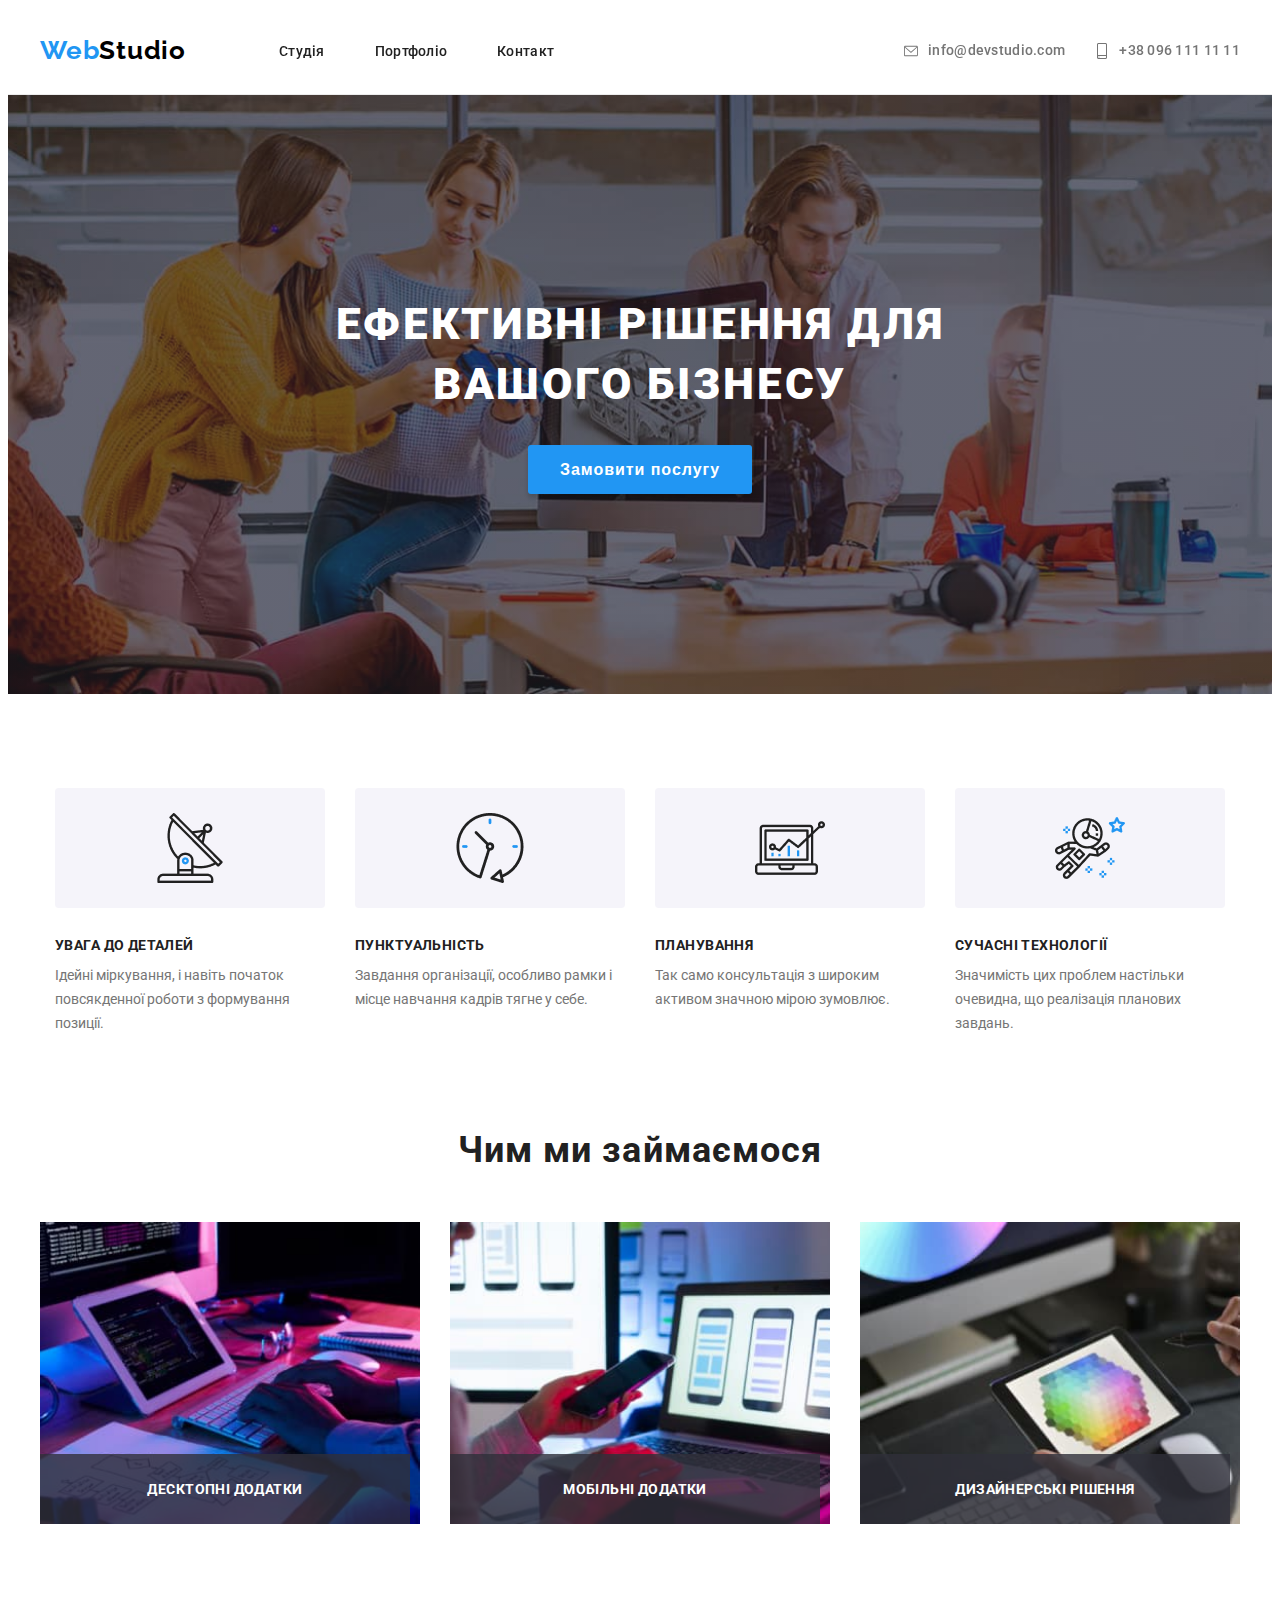
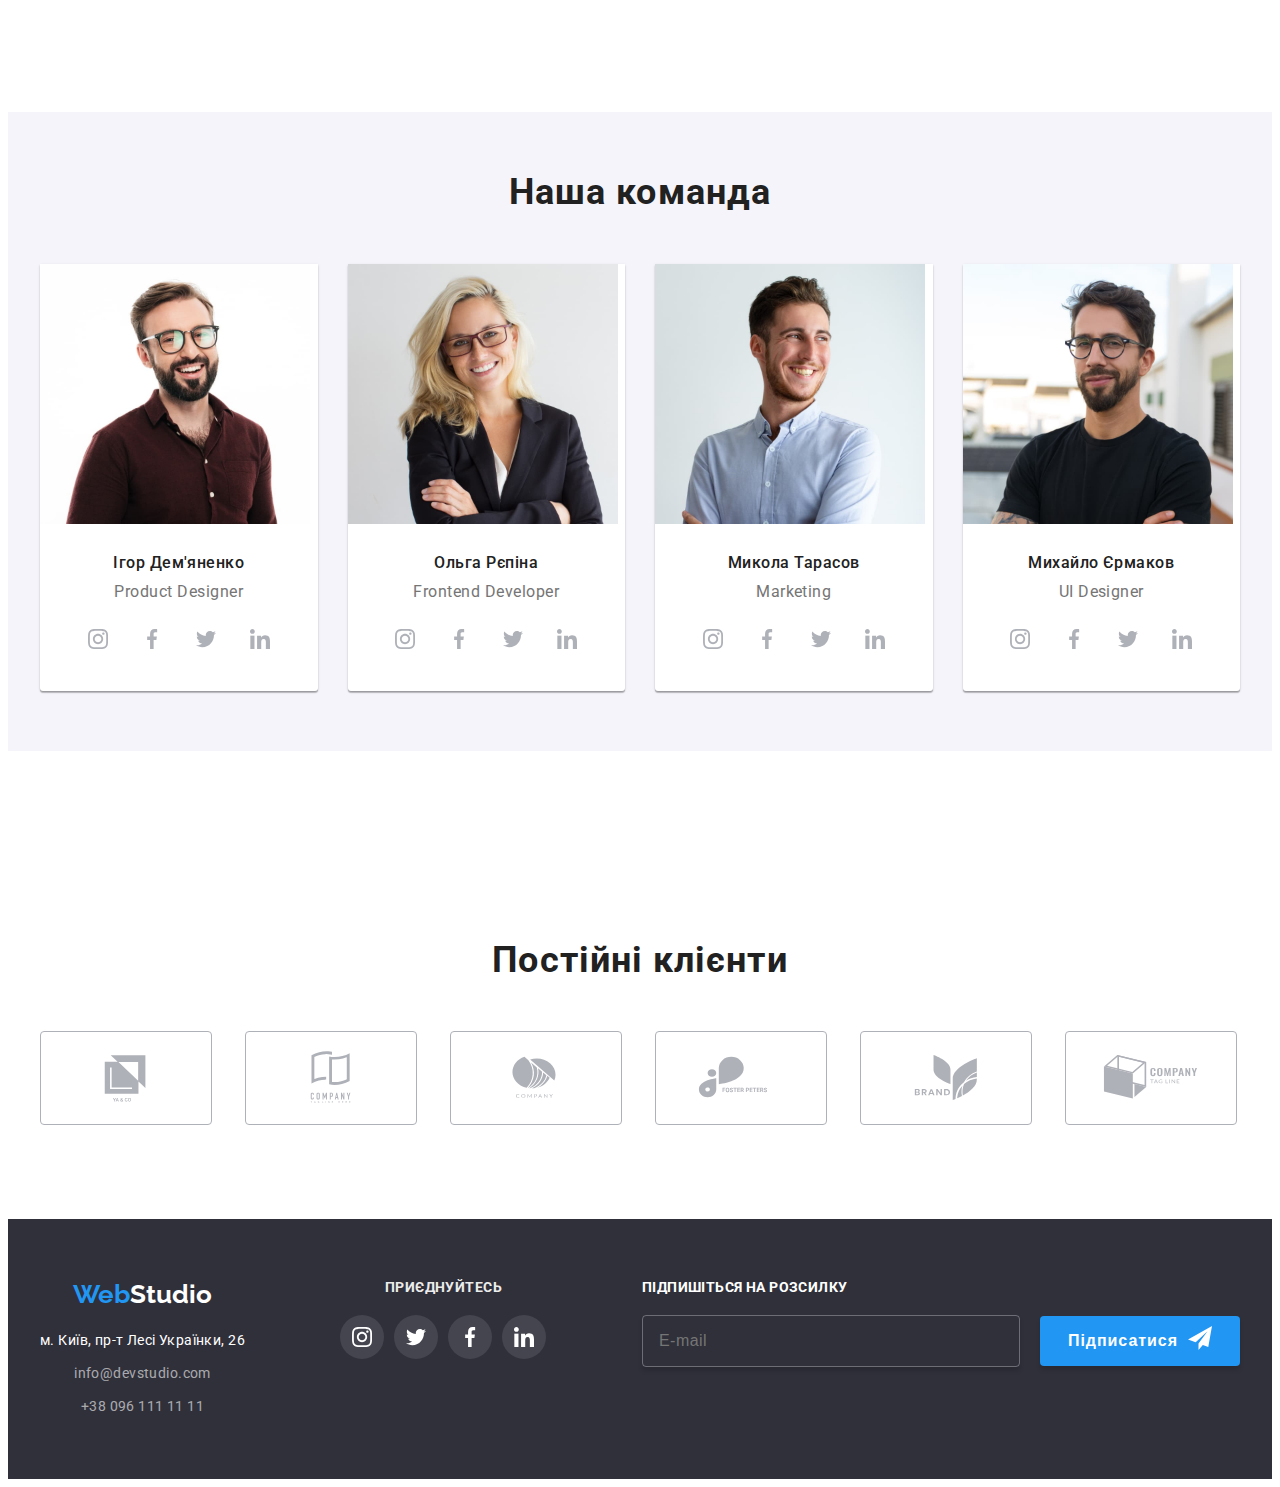
==== commit 7c01f889: "сб" ====
--- a/index.html
+++ b/index.html
@@ -439,7 +439,6 @@
           <h2 class="news__title">Підпишіться на розсилку</h2>
           <form class="news__list">
             <input type="email" class="news__input" placeholder="E-mail" required/>
-
             <button type="submit" class="news__btn">
               Підписатися<svg class="news__icon">
                 <use href="./imeges/symbol-defs.svg#icon-icon-send"></use>
--- a/style/main.min.css
+++ b/style/main.min.css
@@ -1 +1 @@
-a{text-decoration:none}ul{margin:0;padding:0;list-style:none}h1,h2,h3,p{margin:0}img{display:block}body{font-family:"Roboto",sans-serif;font-optical-sizing:auto;font-style:normal}.container{max-width:1200px;margin:0 auto;padding:0 0}@media screen and (min-width: 480px){.container{width:480px}}@media screen and (min-width: 768px){.container{width:768px}}@media screen and (min-width: 1200px){.container{width:1200px;padding:0 15px}}.card__btn,.icon__close,.modal__icon,.modal__input,.icons__link,.klienten__symbol,.klienten__link,.team__symbol,.team__icon,.header .nav__link::after,.header .nav__link,.header__icon{transition-timing-function:cubic-bezier(0.4, 0, 0.2, 1)}.header{padding:16px 0px;border-bottom:1px solid #ececec}@media screen and (min-width: 768px){.header{padding:26px 0}}@media screen and (min-width: 1200px){.header{padding:25px 0}}.header>.container{display:flex;align-items:center}.header__logo{color:#000;font-family:"Raleway",sans-serif;font-optical-sizing:auto;font-style:normal;font-size:24px;font-weight:700;margin-right:auto;line-height:1.38;letter-spacing:.72px}@media screen and (min-width: 768px){.header__logo{margin-right:88px}}@media screen and (min-width: 1200px){.header__logo{font-size:26px;letter-spacing:.78px;margin-right:93px}}.header__span{color:#2196f3;font-family:"Raleway",sans-serif;font-optical-sizing:auto;font-style:normal;font-size:26px;font-weight:700}.header__nav{margin-right:auto}.header__list{font-size:14px;font-weight:500;color:#757575;display:none;gap:50px}@media screen and (min-width: 768px){.header__list{flex-direction:column;gap:10px;display:flex}}@media screen and (min-width: 1200px){.header__list{flex-direction:row;gap:30px}}.header__icon{fill:#757575;width:14px;height:16px;transition-duration:250ms;transition-property:fill}.header__link{display:flex;justify-content:flex-start;align-items:center;flex-wrap:nowrap;flex-direction:row;gap:10px}.header__link:hover .header__cell,.header__link:focus .header__cell{color:#2196f3}.header__link:hover .header__icon,.header__link:focus .header__icon{fill:#2196f3}.header__cell{color:#757575;font-size:12px;font-weight:500;line-height:1.14;letter-spacing:.28px;transition:color 250ms cubic-bezier(0.4, 0, 0.2, 1)}@media screen and (min-width: 1200px){.header__cell{font-size:14px}}.header .nav__list{display:none;gap:50px}@media screen and (min-width: 768px){.header .nav__list{display:flex}}.header .nav__link{color:#212121;font-size:14px;font-weight:500;line-height:1.14;letter-spacing:.28px;transition-duration:250ms;transition-property:color}.header .nav__link:hover,.header .nav__link:focus{color:#2196f3}.header .nav__link::after{content:"";display:block;width:100%;height:4px;background-color:#2196f3;border-radius:4px;margin-top:10px;opacity:0;position:absolute;top:35px;transition-duration:250ms;transition-property:backround color}.header .nav__link:hover::after{opacity:1}.header .nav__item{position:relative}.active{color:#2196f3}.hero{background-color:#f5f4fa;padding-top:118px;padding-bottom:118px;text-align:center;background-image:linear-gradient(rgba(47, 48, 58, 0.4), rgba(47, 48, 58, 0.4)),url(../imeges/herobackground.jpg);background-position:center;background-repeat:no-repeat;background-size:cover;overflow:hidden}@media screen and (min-width: 1200px){.hero{padding-top:200px;padding-bottom:200px}}.hero__title{color:#fff;font-size:26px;font-weight:900;line-height:1.61;letter-spacing:1.56px;text-transform:uppercase;width:100%;margin-left:auto;margin-right:auto;margin-bottom:30px}@media screen and (min-width: 480px){.hero__title{width:360px}}@media screen and (min-width: 1200px){.hero__title{font-size:44px;line-height:1.36;letter-spacing:2.64px;width:696px}}.hero__btn{background-color:#2196f3;color:#fff;font-size:16px;font-weight:700;line-height:1.87;letter-spacing:.96px;cursor:pointer;padding:10px 24px;border:none;border-radius:3px;box-shadow:0px 4px 4px 0px rgba(0,0,0,.15)}@media screen and (min-width: 1200px){.hero__btn{padding:10px 32px}}.advantages{padding-top:60px}@media screen and (min-width: 1200px){.advantages{padding-top:94px}}.advantages__list{display:flex;flex-wrap:wrap;gap:30px;justify-content:center}.advantages__item::before{content:"";width:100%;height:120px;background-color:#f5f4fa;display:block;margin-bottom:30px;border-radius:4px;background-image:url(../imeges/antenna.png);background-repeat:no-repeat;background-position:center}.advantages__item:nth-child(2)::before{background-image:url(../imeges/clock.png)}.advantages__item:nth-child(3)::before{background-image:url(../imeges/diagram.png)}.advantages__item:nth-child(4)::before{background-image:url(../imeges/astronaut.png)}@media screen and (min-width: 480px){.advantages__item{width:450px}}@media screen and (min-width: 768px){.advantages__item{width:354px}}@media screen and (min-width: 1200px){.advantages__item{width:270px}}.advantages__title{color:#212121;font-size:14px;font-weight:700;line-height:1.14;letter-spacing:.42px;text-transform:uppercase;text-align:center}@media screen and (min-width: 768px){.advantages__title{text-align:start}}.advantages__text{color:#757575;font-size:14px;font-weight:400;line-height:1.71;margin-top:10px}.work{padding-top:94px;padding-bottom:94px;text-align:center;display:none}@media screen and (min-width: 1200px){.work{display:flex}}.work__list{display:flex;gap:30px;justify-content:center}.work__title{color:#212121;font-size:36px;font-weight:700;line-height:1.16;letter-spacing:1.08px;margin-bottom:50px}.work__img{width:100%}.work__text{color:#fff;text-align:center;font-size:14px;font-weight:700;line-height:normal;letter-spacing:.42px;text-transform:uppercase;position:absolute;display:flex;align-items:center;justify-content:center;bottom:0;left:0;width:370px;height:70px;background:rgba(47,48,58,.8)}.work__item{flex-basis:calc((100% - 60px)/3);position:relative}.team{padding-top:60px;padding-bottom:60px;background-color:#f5f4fa;text-align:center}@media screen and (min-width: 1200px){.team{margin-top:94px;margin-bottom:94px}}.team__list{display:flex;flex-wrap:wrap;gap:30px;justify-content:center}@media screen and (min-width: 1200px){.team__list{flex-wrap:nowrap}}.team__title{color:#212121;font-size:36px;font-weight:700;line-height:1.16;letter-spacing:1.08px;margin-bottom:50px}.team__item{background-color:#fff;flex-basis:calc((100% - 60px)/3);box-shadow:0px 1px 3px 0px rgba(0,0,0,.12),0px 1px 1px 0px rgba(0,0,0,.14),0px 2px 1px 0px rgba(0,0,0,.2);border-radius:0px 0px 3px 3px}.team__img{width:450px;height:460px}@media screen and (min-width: 768px){.team__img{width:354px;height:374px}}@media screen and (min-width: 1200px){.team__img{width:270px;height:260px}}.team__text{padding-top:30px;padding-bottom:30px}.team__capitan{color:#212121;font-size:16px;font-weight:500;line-height:1.18;letter-spacing:.48px;margin-bottom:10px}.team__desc{color:#757575;font-size:16px;font-weight:400;line-height:1.18;letter-spacing:.48px}.team__icon{width:44px;height:44px;border-radius:50%;border:none;display:flex;align-items:center;justify-content:center;transition-duration:250ms;transition-property:backround color,outline,border}.team__icon:hover,.team__icon:focus{background-color:#2196f3;border:none;outline:2px solid #2196f3}.team__icon:hover .team__symbol,.team__icon:focus .team__symbol{fill:#fff}.team__symbol{width:20px;height:20px;fill:#afb1b8;transition-duration:250ms;transition-property:color,fill}.list__icon{display:flex;gap:10px;justify-content:center;margin-top:16px}.item__icon{display:flex;justify-content:center;align-items:center}.klienten{padding-top:60px;padding-bottom:60px}@media screen and (min-width: 1200px){.klienten{padding-top:94px;padding-bottom:94px}}.klienten__list{gap:30px;display:flex;justify-content:center;align-items:center;flex-wrap:wrap;flex-direction:row}@media screen and (min-width: 1200px){.klienten__list{flex-wrap:nowrap}}.klienten__title{color:#212121;text-align:center;font-size:36px;font-weight:700;line-height:normal;letter-spacing:1.08px;margin-bottom:50px}.klienten__link{display:block;border:1px solid #afb1b8;border-radius:4px;padding:16px 52px;transition-duration:250ms;transition-property:backround color,outline,border-color;flex-basis:calc((100% - 60px)/3)}@media screen and (min-width: 768px){.klienten__link{padding:16px 60px}}@media screen and (min-width: 1200px){.klienten__link{padding:16px 32px}}.klienten__link:hover,.klienten__link:focus{border-color:#2196f3}.klienten__link:hover .klienten__symbol,.klienten__link:focus .klienten__symbol{fill:#2196f3}.klienten__link:focus{border:none;outline:1px solid #2196f3}.klienten__symbol{width:106px;height:60px;fill:#afb1b8;transition-duration:250ms;transition-property:color,fill}.footer{background-color:#2f303a;padding-top:60px;padding-bottom:60px;display:flex;flex-direction:column}.footer__box{display:flex;justify-content:center;text-align:center;flex-wrap:wrap}@media screen and (min-width: 768px){.footer__box{justify-content:space-between}}@media screen and (min-width: 1200px){.footer__box{justify-content:baseline;flex-wrap:nowrap}}.footer__info{margin-right:70px;margin-left:70px}@media screen and (min-width: 1200px){.footer__info{margin-left:0}}@media screen and (min-width: 768px){.footer__info{margin-left:0}}.footer__logo{color:#fff;font-family:"Raleway",sans-serif;font-optical-sizing:auto;font-style:normal;font-size:26px;font-weight:700;margin-bottom:20px;display:block;text-align:center}@media screen and (min-width: 1200px){.footer__logo{text-align:none}}.footer__address{color:#fff;font-size:14px;font-weight:400;line-height:1.71;letter-spacing:.42px;font-style:normal}.footer__list{margin-top:9px}.footer__item{margin-bottom:9px}.footer__item:last-child{margin-bottom:0px}.footer__link{color:rgba(255,255,255,.6);font-size:14px;font-weight:400;line-height:1.71;letter-spacing:.42px;font-style:normal}.logo__color{color:#2196f3;font-family:"Raleway",sans-serif;font-optical-sizing:auto;font-style:normal;font-size:26px;font-weight:700}.icons{margin-left:auto;margin-right:auto}.icons__text{color:#ececec;font-size:14px;font-weight:700;line-height:normal;letter-spacing:.42px;text-transform:uppercase;margin-bottom:20px;margin-top:60px}@media screen and (min-width: 1200px){.icons__text{margin-top:0}}@media screen and (min-width: 768px){.icons__text{margin-top:0}}.icons__list{display:flex;gap:10px}.icons__link{width:44px;height:44px;border-radius:50%;border:none;background:rgba(255,255,255,.1);display:flex;justify-content:center;align-items:center;flex-wrap:nowrap;flex-direction:row;transition-duration:250ms;transition-property:backround color,outline,border}.icons__link:hover,.icons__link:focus{background-color:#2196f3}.icons__link:focus{border:none;outline:1px solid #2196f3}.icons__symbol{width:20px;height:20px;fill:#fff}.news{margin-left:auto;margin-right:auto}@media screen and (min-width: 1200px){.news{margin-left:auto;margin-right:0}}.news__title{color:#fff;font-size:14px;font-weight:700;line-height:normal;letter-spacing:.42px;text-transform:uppercase;margin-top:60px;text-align:center}@media screen and (min-width: 1200px){.news__title{margin:0;text-align:start}}.news__list{display:flex;gap:12px;margin-top:20px;flex-wrap:wrap;flex-direction:column;align-items:center}@media screen and (min-width: 1200px){.news__list{flex-wrap:nowrap;flex-direction:row}}.news__input{width:450px;height:50px;border-radius:4px;border:1px solid rgba(255,255,255,.3);background:rgba(33,150,243,0);box-shadow:0px 4px 4px 0px rgba(0,0,0,.15);display:block}@media screen and (min-width: 1200px){.news__input{width:358px;height:50px}}.news__btn{border:none;border-radius:4px;background:#2196f3;box-shadow:0px 4px 4px 0px rgba(0,0,0,.15);color:#fff;text-align:center;font-size:16px;font-weight:700;line-height:30px;letter-spacing:.96px;padding:10px 28px 10px 28px;display:flex;gap:10px;cursor:pointer}.news__icon{width:24px;height:24px;fill:#fff}.backdrop{position:fixed;top:0;left:0;right:0;bottom:0;background-color:rgba(0,0,0,.2);display:flex;justify-content:center;align-items:center;opacity:1;transition:opacity 250ms;transform:translate(200px) cubic-bezier(0.4, 0, 0.2, 1)}.is-hidden{opacity:0;pointer-events:none}.is-hidden .modal{transform:translate(200px);transition:cubic-bezier(0.4, 0, 0.2, 1);transition:transform 1s}.modal{background-color:#fff;padding:40px;position:absolute;top:50%;left:50%;transform:translate(-50%, -50%);transition:transform 1s}@media screen and (min-width: 1200px){.modal{width:528px}}.modal__title{color:#212121;text-align:center;font-size:20px;font-weight:700;line-height:30px;letter-spacing:.6;margin-bottom:12px}@media screen and (min-width: 1200px){.modal__title{line-height:normal}}.modal__signature{color:#757575;font-size:12px;font-weight:400;line-height:normal;letter-spacing:.12px}@media screen and (min-width: 1200px){.modal__signature{font-size:14px;line-height:24px}}.modal__input{width:370px;height:40px;display:block;margin-top:4px;border-radius:4px;border:1px solid rgba(33,33,33,.2);margin-bottom:10px;padding-left:40px;padding-right:30px;transition-duration:250ms;transition-property:color,backround color,border color}@media screen and (min-width: 1200px){.modal__input{width:448px}}.modal__input:hover,.modal__input:focus{border:none;outline:1px solid #2196f3}.modal__input:hover .modal-icon,.modal__input:focus .modal-icon{fill:#2196f3}.modal__input:hover+.modal-icon,.modal__input:focus+.modal-icon{fill:#2196f3}.modal__icon{width:18px;height:18px;fill:#212121;position:absolute;left:12px;bottom:11px;transition-duration:250ms;transition-property:fill}.modal__com{width:370px;height:120px;border-radius:4px;border:1px solid rgba(33,33,33,.2);resize:none;padding:12px 16px;color:rgba(117,117,117,.5);font-size:12px;font-weight:400;line-height:normal;letter-spacing:.12px;margin-bottom:20px;display:block;margin-top:4px}@media screen and (min-width: 1200px){.modal__com{width:448px}}.modal__chek{display:flex;align-items:center;justify-content:flex-start}@media screen and (min-width: 1200px){.modal__chek{display:flex;align-items:center;justify-content:center}}.modal__btn{width:200px;height:50px;border-radius:4px;background:#2196f3;box-shadow:0px 4px 4px 0px rgba(0,0,0,.15);color:#fff;text-align:center;font-size:16px;font-weight:700;line-height:30px;letter-spacing:.96px;border:none;margin-top:30px;margin-left:auto;margin-right:auto;display:block}.modal__close{width:30px;height:30px;border-radius:50%;display:flex;align-items:center;justify-content:center;background-color:rgba(0,0,0,0);position:absolute;right:8px;top:8px;border:none;outline:1px solid #757575}.modal__icons{position:relative}.chek__input{width:16px;height:15px}.chek__span{color:#757575;font-size:12px;font-weight:400;line-height:normal;margin-left:8px;margin-right:2px}@media screen and (min-width: 1200px){.chek__span{font-size:14px;line-height:24px;letter-spacing:.42px}}.chek__link{color:#2196f3;font-size:12px;font-weight:400;line-height:normal;text-decoration-line:underline}@media screen and (min-width: 1200px){.chek__link{font-size:14px;line-height:24px;letter-spacing:.42px}}.icon__close{width:20px;height:20px;fill:#212121;transition-duration:250ms;transition-property:fill}.icon__close:hover{fill:#2196f3;cursor:pointer}.card{padding-top:60px;padding-bottom:60px}@media screen and (min-width: 1200px){.card{padding-top:94px;padding-bottom:94px}}.card__list{display:flex;gap:8px;justify-content:flex-start;flex-wrap:wrap;width:326px}@media screen and (min-width: 768px){.card__list{justify-content:center;display:flex;width:auto}}@media screen and (min-width: 1200px){.card__list{justify-content:center;display:flex;width:auto}}.card__btn{background-color:#f5f4fa;padding:6px 22px;color:#212121;font-size:16px;font-weight:500;line-height:1.62;letter-spacing:.48px;cursor:pointer;border-radius:4px;border:none;transition-duration:250ms;transition-property:color,backround color,box-shadow,outline,border}.card__btn:hover,.card__btn:focus{border:none;outline:1px solid #2196f3;background-color:#2196f3;color:#f5f4fa;box-shadow:0px 3px 1px 0px rgba(0,0,0,.1),0px 1px 2px 0px rgba(0,0,0,.08),0px 2px 2px 0px rgba(0,0,0,.12)}.list{margin-top:50px;display:flex;flex-wrap:wrap;gap:30px;justify-content:center}@media screen and (min-width: 1200px){.list{display:flex;justify-content:center}}.list__item{border:1px solid #eee;flex-basis:calc((100% - 60px)/3)}.list__item:hover{box-shadow:0px 1px 1px 0px rgba(0,0,0,.12),0px 4px 4px 0px rgba(0,0,0,.06),1px 4px 6px 0px rgba(0,0,0,.16);cursor:pointer}.list__img{width:450px}@media screen and (min-width: 768px){.list__img{width:354px}}@media screen and (min-width: 1200px){.list__img{width:100%}}.list__title{color:#212121;font-size:18px;font-weight:700;line-height:2;letter-spacing:1.08px}.list__text{color:#757575;font-size:16px;font-weight:400;line-height:1.87;letter-spacing:.48px;margin-top:4px}.list__desc{padding-top:20px;padding-left:24px;padding-right:24px;padding-bottom:20px}.box__item{position:relative;overflow:hidden}.box__item:hover .box__desc{opacity:1;transform:translateY(0)}.box__desc{position:absolute;top:0;left:0;padding:63px 24px 63px 24px;background:rgba(33,150,243,.9);color:#fff;font-size:18px;font-weight:400;line-height:1.5;letter-spacing:.54px;opacity:0;transition-duration:250ms;transition-property:color,backround color;transition-timing-function:cubic-bezier(0.4, 0, 0.2, 1);transform:translateY(100%)}/*# sourceMappingURL=main.min.css.map */+a{text-decoration:none}ul{margin:0;padding:0;list-style:none}h1,h2,h3,p{margin:0}img{display:block;width:100%;max-width:100%;height:auto}body{font-family:"Roboto",sans-serif;font-optical-sizing:auto;font-style:normal}.container{max-width:1200px;margin:0 auto;padding:0 15px}@media screen and (min-width: 480px){.container{width:480px}}@media screen and (min-width: 768px){.container{width:768px}}@media screen and (min-width: 1200px){.container{width:1200px;padding:0 15px}}.card__btn,.icon__close,.modal__icon,.modal__input,.icons__link,.klienten__symbol,.klienten__link,.team__symbol,.team__icon,.header .nav__link::after,.header .nav__link,.header__icon{transition-timing-function:cubic-bezier(0.4, 0, 0.2, 1)}.header{padding:16px 0px;border-bottom:1px solid #ececec}@media screen and (min-width: 768px){.header{padding:26px 0}}@media screen and (min-width: 1200px){.header{padding:25px 0}}.header>.container{display:flex;align-items:center}.header__logo{color:#000;font-family:"Raleway",sans-serif;font-optical-sizing:auto;font-style:normal;font-size:24px;font-weight:700;margin-right:auto;line-height:1.38;letter-spacing:.72px}@media screen and (min-width: 768px){.header__logo{margin-right:88px}}@media screen and (min-width: 1200px){.header__logo{font-size:26px;letter-spacing:.78px;margin-right:93px}}.header__span{color:#2196f3;font-family:"Raleway",sans-serif;font-optical-sizing:auto;font-style:normal;font-size:26px;font-weight:700}.header__nav{margin-right:auto}.header__list{font-size:14px;font-weight:500;color:#757575;display:none;gap:50px}@media screen and (min-width: 768px){.header__list{flex-direction:column;gap:10px;display:flex}}@media screen and (min-width: 1200px){.header__list{flex-direction:row;gap:30px}}.header__icon{fill:#757575;width:14px;height:16px;transition-duration:250ms;transition-property:fill}.header__link{display:flex;justify-content:flex-start;align-items:center;flex-wrap:nowrap;flex-direction:row;gap:10px}.header__link:hover .header__cell,.header__link:focus .header__cell{color:#2196f3}.header__link:hover .header__icon,.header__link:focus .header__icon{fill:#2196f3}.header__cell{color:#757575;font-size:12px;font-weight:500;line-height:1.14;letter-spacing:.28px;transition:color 250ms cubic-bezier(0.4, 0, 0.2, 1)}@media screen and (min-width: 1200px){.header__cell{font-size:14px}}.header .nav__list{display:none;gap:50px}@media screen and (min-width: 768px){.header .nav__list{display:flex}}.header .nav__link{color:#212121;font-size:14px;font-weight:500;line-height:1.14;letter-spacing:.28px;transition-duration:250ms;transition-property:color}.header .nav__link:hover,.header .nav__link:focus{color:#2196f3}.header .nav__link::after{content:"";display:block;width:100%;height:4px;background-color:#2196f3;border-radius:4px;margin-top:10px;opacity:0;position:absolute;top:35px;transition-duration:250ms;transition-property:backround color}.header .nav__link:hover::after{opacity:1}.header .nav__item{position:relative}.active{color:#2196f3}.hero{background-color:#f5f4fa;padding-top:118px;padding-bottom:118px;text-align:center;background-image:linear-gradient(rgba(47, 48, 58, 0.4), rgba(47, 48, 58, 0.4)),url(../imeges/herobackground.jpg);background-position:center;background-repeat:no-repeat;background-size:cover;overflow:hidden}@media screen and (min-width: 1200px){.hero{padding-top:200px;padding-bottom:200px}}.hero__title{color:#fff;font-size:26px;font-weight:900;line-height:1.61;letter-spacing:1.56px;text-transform:uppercase;width:100%;margin-left:auto;margin-right:auto;margin-bottom:30px}@media screen and (min-width: 480px){.hero__title{width:360px}}@media screen and (min-width: 1200px){.hero__title{font-size:44px;line-height:1.36;letter-spacing:2.64px;width:696px}}.hero__btn{background-color:#2196f3;color:#fff;font-size:16px;font-weight:700;line-height:1.87;letter-spacing:.96px;cursor:pointer;padding:10px 24px;border:none;border-radius:3px;box-shadow:0px 4px 4px 0px rgba(0,0,0,.15)}@media screen and (min-width: 1200px){.hero__btn{padding:10px 32px}}.advantages{padding-top:60px;padding-bottom:60px}@media screen and (min-width: 1200px){.advantages{padding-top:94px;padding-bottom:0}}.advantages__list{display:flex;flex-wrap:wrap;gap:30px;justify-content:center}.advantages__item::before{content:"";width:100%;height:120px;background-color:#f5f4fa;display:block;margin-bottom:30px;border-radius:4px;background-image:url(../imeges/antenna.png);background-repeat:no-repeat;background-position:center}.advantages__item:nth-child(2)::before{background-image:url(../imeges/clock.png)}.advantages__item:nth-child(3)::before{background-image:url(../imeges/diagram.png)}.advantages__item:nth-child(4)::before{background-image:url(../imeges/astronaut.png)}@media screen and (min-width: 480px){.advantages__item{width:450px}}@media screen and (min-width: 768px){.advantages__item{width:354px}}@media screen and (min-width: 1200px){.advantages__item{width:270px}}.advantages__title{color:#212121;font-size:14px;font-weight:700;line-height:1.14;letter-spacing:.42px;text-transform:uppercase;text-align:center}@media screen and (min-width: 768px){.advantages__title{text-align:start}}.advantages__text{color:#757575;font-size:14px;font-weight:400;line-height:1.71;margin-top:10px}.work{padding-top:94px;padding-bottom:94px;text-align:center;display:none}@media screen and (min-width: 1200px){.work{display:flex}}.work__list{display:flex;gap:30px;justify-content:center}.work__title{color:#212121;font-size:36px;font-weight:700;line-height:1.16;letter-spacing:1.08px;margin-bottom:50px}.work__img{width:100%}.work__text{color:#fff;text-align:center;font-size:14px;font-weight:700;line-height:normal;letter-spacing:.42px;text-transform:uppercase;position:absolute;display:flex;align-items:center;justify-content:center;bottom:0;left:0;width:370px;height:70px;background:rgba(47,48,58,.8)}.work__item{flex-basis:calc((100% - 60px)/3);position:relative}.team{padding-top:60px;padding-bottom:60px;background-color:#f5f4fa;text-align:center}@media screen and (min-width: 1200px){.team{margin-top:94px;margin-bottom:94px}}.team__list{display:flex;flex-wrap:wrap;gap:30px;justify-content:center}@media screen and (min-width: 1200px){.team__list{flex-wrap:nowrap}}.team__title{color:#212121;font-size:36px;font-weight:700;line-height:1.16;letter-spacing:1.08px;margin-bottom:50px}.team__item{background-color:#fff;flex-basis:100%;box-shadow:0px 1px 3px 0px rgba(0,0,0,.12),0px 1px 1px 0px rgba(0,0,0,.14),0px 2px 1px 0px rgba(0,0,0,.2);border-radius:0px 0px 3px 3px}@media screen and (min-width: 768px){.team__item{flex-basis:calc((100% - 30px)/2)}}@media screen and (min-width: 1200px){.team__item{flex-basis:calc((100% - 60px)/3)}}.team__img{width:100%}@media screen and (min-width: 480px){.team__img{width:450px;height:460px}}@media screen and (min-width: 768px){.team__img{width:354px;height:374px}}@media screen and (min-width: 1200px){.team__img{width:270px;height:260px}}.team__text{padding-top:30px;padding-bottom:30px}.team__capitan{color:#212121;font-size:16px;font-weight:500;line-height:1.18;letter-spacing:.48px;margin-bottom:10px}.team__desc{color:#757575;font-size:16px;font-weight:400;line-height:1.18;letter-spacing:.48px}.team__icon{width:44px;height:44px;border-radius:50%;border:none;display:flex;align-items:center;justify-content:center;transition-duration:250ms;transition-property:backround color,outline,border}.team__icon:hover,.team__icon:focus{background-color:#2196f3;border:none;outline:2px solid #2196f3}.team__icon:hover .team__symbol,.team__icon:focus .team__symbol{fill:#fff}.team__symbol{width:20px;height:20px;fill:#afb1b8;transition-duration:250ms;transition-property:color,fill}.list__icon{display:flex;gap:10px;justify-content:center;margin-top:16px}.item__icon{display:flex;justify-content:center;align-items:center}.klienten{padding-top:60px;padding-bottom:60px}@media screen and (min-width: 1200px){.klienten{padding-top:94px;padding-bottom:94px}}.klienten__list{display:flex;gap:30px;justify-content:center;align-items:center;flex-wrap:wrap}@media screen and (min-width: 1200px){.klienten__list{flex-wrap:nowrap}}.klienten__title{color:#212121;text-align:center;font-size:36px;font-weight:700;line-height:normal;letter-spacing:1.08px;margin-bottom:50px}.klienten__logo{flex-basis:calc((100% - 30px)/2)}@media screen and (min-width: 768px){.klienten__logo{flex-basis:calc((100% - 60px)/3)}}.klienten__link{display:block;border:1px solid #afb1b8;border-radius:4px;width:100%;height:92px;transition-duration:250ms;transition-property:backround color,outline,border-color;display:flex;align-items:center;justify-content:center}@media screen and (min-width: 480px){.klienten__link{width:210px}}@media screen and (min-width: 768px){.klienten__link{width:226px}}@media screen and (min-width: 1200px){.klienten__link{width:170px}}.klienten__link:hover,.klienten__link:focus{border-color:#2196f3}.klienten__link:hover .klienten__symbol,.klienten__link:focus .klienten__symbol{fill:#2196f3}.klienten__link:focus{border:none;outline:1px solid #2196f3}.klienten__symbol{width:106px;height:60px;fill:#afb1b8;transition-duration:250ms;transition-property:color,fill;display:flex;align-items:center;justify-content:center}.footer{background-color:#2f303a;padding-top:60px;padding-bottom:60px;display:flex;flex-direction:column}.footer__box{display:flex;justify-content:center;text-align:center;flex-wrap:wrap;flex-direction:column}@media screen and (min-width: 768px){.footer__box{display:flex;flex-direction:row}}@media screen and (min-width: 1200px){.footer__box{justify-content:baseline;flex-wrap:nowrap}}.footer__info{margin-right:70px;margin-left:70px}@media screen and (min-width: 768px){.footer__info{margin-left:0;margin-right:0}}@media screen and (min-width: 1200px){.footer__info{margin-left:0}}.footer__logo{color:#fff;font-family:"Raleway",sans-serif;font-optical-sizing:auto;font-style:normal;font-size:26px;font-weight:700;margin-bottom:20px;display:block;text-align:center}@media screen and (min-width: 1200px){.footer__logo{text-align:none}}.footer__address{color:#fff;font-size:14px;font-weight:400;line-height:1.71;letter-spacing:.42px;font-style:normal}.footer__list{margin-top:9px}.footer__item{margin-bottom:9px}.footer__item:last-child{margin-bottom:0px}.footer__link{color:rgba(255,255,255,.6);font-size:14px;font-weight:400;line-height:1.71;letter-spacing:.42px;font-style:normal}.footer__icons{margin-left:0}@media screen and (min-width: 768px){.footer__icons{margin-left:183px}}@media screen and (min-width: 1200px){.footer__icons{display:block;margin-left:auto}}.logo__color{color:#2196f3;font-family:"Raleway",sans-serif;font-optical-sizing:auto;font-style:normal;font-size:26px;font-weight:700}.icons{margin-left:auto;margin-right:auto}.icons__text{color:#ececec;font-size:14px;font-weight:700;line-height:normal;letter-spacing:.42px;text-transform:uppercase;margin-bottom:20px;margin-top:60px}@media screen and (min-width: 1200px){.icons__text{margin-top:0}}@media screen and (min-width: 768px){.icons__text{margin-top:0}}.icons__list{display:flex;gap:10px;justify-content:center}.icons__link{width:44px;height:44px;border-radius:50%;border:none;background:rgba(255,255,255,.1);display:flex;justify-content:center;align-items:center;flex-wrap:nowrap;flex-direction:row;transition-duration:250ms;transition-property:backround color,outline,border}.icons__link:hover,.icons__link:focus{background-color:#2196f3}.icons__link:focus{border:none;outline:1px solid #2196f3}.icons__symbol{width:20px;height:20px;fill:#fff}.news{margin-left:auto;margin-right:auto}@media screen and (min-width: 1200px){.news{margin-left:auto;margin-right:0}}.news__title{color:#fff;font-size:14px;font-weight:700;line-height:normal;letter-spacing:.42px;text-transform:uppercase;margin-top:60px;text-align:center}@media screen and (min-width: 1200px){.news__title{margin:0;text-align:start}}.news__list{display:flex;gap:20px;margin-top:20px;flex-wrap:wrap;flex-direction:column;align-items:center}@media screen and (min-width: 1200px){.news__list{flex-wrap:nowrap;flex-direction:row}}.news__input{font-size:16px;font-weight:400;line-height:1.25;letter-spacing:.48px;padding-top:15px;padding-bottom:15px;padding-left:16px;border-radius:4px;border:1px solid rgba(255,255,255,.3);background:rgba(33,150,243,0);box-shadow:0px 4px 4px 0px rgba(0,0,0,.15);width:100%}@media screen and (min-width: 480px){.news__input{width:450px}}@media screen and (min-width: 1200px){.news__input{width:358px}}.news__btn{border:none;border-radius:4px;background:#2196f3;box-shadow:0px 4px 4px 0px rgba(0,0,0,.15);color:#fff;text-align:center;font-size:16px;font-weight:700;line-height:30px;letter-spacing:.96px;padding:10px 28px 10px 28px;display:flex;gap:10px;cursor:pointer}.news__icon{width:24px;height:24px;fill:#fff}.backdrop{position:fixed;top:0;left:0;right:0;bottom:0;background-color:rgba(0,0,0,.2);display:flex;justify-content:center;align-items:center;opacity:1;transition:opacity 250ms;transform:translate(200px) cubic-bezier(0.4, 0, 0.2, 1)}.is-hidden{opacity:0;pointer-events:none}.is-hidden .modal{transform:translate(200px);transition:cubic-bezier(0.4, 0, 0.2, 1);transition:transform 1s}.modal{background-color:#fff;padding:40px;position:absolute;top:50%;left:50%;transform:translate(-50%, -50%);transition:transform 1s}@media screen and (min-width: 1200px){.modal{width:528px}}.modal__title{color:#212121;text-align:center;font-size:20px;font-weight:700;line-height:30px;letter-spacing:.6;margin-bottom:12px}@media screen and (min-width: 1200px){.modal__title{line-height:normal}}.modal__signature{color:#757575;font-size:12px;font-weight:400;line-height:normal;letter-spacing:.12px}@media screen and (min-width: 1200px){.modal__signature{font-size:14px;line-height:24px}}.modal__input{width:370px;height:40px;display:block;margin-top:4px;border-radius:4px;border:1px solid rgba(33,33,33,.2);margin-bottom:10px;padding-left:40px;padding-right:30px;transition-duration:250ms;transition-property:color,backround color,border color}@media screen and (min-width: 1200px){.modal__input{width:448px}}.modal__input:hover,.modal__input:focus{border:none;outline:1px solid #2196f3}.modal__input:hover .modal-icon,.modal__input:focus .modal-icon{fill:#2196f3}.modal__input:hover+.modal-icon,.modal__input:focus+.modal-icon{fill:#2196f3}.modal__icon{width:18px;height:18px;fill:#212121;position:absolute;left:12px;bottom:11px;transition-duration:250ms;transition-property:fill}.modal__com{width:370px;height:120px;border-radius:4px;border:1px solid rgba(33,33,33,.2);resize:none;padding:12px 16px;color:rgba(117,117,117,.5);font-size:12px;font-weight:400;line-height:normal;letter-spacing:.12px;margin-bottom:20px;display:block;margin-top:4px}@media screen and (min-width: 1200px){.modal__com{width:448px}}.modal__chek{display:flex;align-items:center;justify-content:flex-start}@media screen and (min-width: 1200px){.modal__chek{display:flex;align-items:center;justify-content:center}}.modal__btn{width:200px;height:50px;border-radius:4px;background:#2196f3;box-shadow:0px 4px 4px 0px rgba(0,0,0,.15);color:#fff;text-align:center;font-size:16px;font-weight:700;line-height:30px;letter-spacing:.96px;border:none;margin-top:30px;margin-left:auto;margin-right:auto;display:block}.modal__close{width:30px;height:30px;border-radius:50%;display:flex;align-items:center;justify-content:center;background-color:rgba(0,0,0,0);position:absolute;right:8px;top:8px;border:none;outline:1px solid #757575}.modal__icons{position:relative}.chek__input{width:16px;height:15px}.chek__span{color:#757575;font-size:12px;font-weight:400;line-height:normal;margin-left:8px;margin-right:2px}@media screen and (min-width: 1200px){.chek__span{font-size:14px;line-height:24px;letter-spacing:.42px}}.chek__link{color:#2196f3;font-size:12px;font-weight:400;line-height:normal;text-decoration-line:underline}@media screen and (min-width: 1200px){.chek__link{font-size:14px;line-height:24px;letter-spacing:.42px}}.icon__close{width:20px;height:20px;fill:#212121;transition-duration:250ms;transition-property:fill}.icon__close:hover{fill:#2196f3;cursor:pointer}.card{padding-top:60px;padding-bottom:60px}@media screen and (min-width: 1200px){.card{padding-top:94px;padding-bottom:94px}}.card__list{display:flex;gap:8px;justify-content:flex-start;flex-wrap:wrap;width:100%}@media screen and (min-width: 480px){.card__list{width:326px}}@media screen and (min-width: 768px){.card__list{justify-content:center;display:flex;width:auto}}@media screen and (min-width: 1200px){.card__list{justify-content:center;display:flex;width:auto}}.card__btn{background-color:#f5f4fa;padding:6px 22px;color:#212121;font-size:16px;font-weight:500;line-height:1.62;letter-spacing:.48px;cursor:pointer;border-radius:4px;border:none;transition-duration:250ms;transition-property:color,backround color,box-shadow,outline,border}.card__btn:hover,.card__btn:focus{border:none;outline:1px solid #2196f3;background-color:#2196f3;color:#f5f4fa;box-shadow:0px 3px 1px 0px rgba(0,0,0,.1),0px 1px 2px 0px rgba(0,0,0,.08),0px 2px 2px 0px rgba(0,0,0,.12)}.list{margin-top:50px;display:flex;flex-wrap:wrap;gap:30px;justify-content:flex-start}@media screen and (min-width: 1200px){.list{display:flex;justify-content:center}}.list__item{border:1px solid #eee;flex-basis:100%}@media screen and (min-width: 768px){.list__item{flex-basis:calc((100% - 30px)/2)}}@media screen and (min-width: 1200px){.list__item{flex-basis:calc((100% - 60px)/3)}}.list__item:hover{box-shadow:0px 1px 1px 0px rgba(0,0,0,.12),0px 4px 4px 0px rgba(0,0,0,.06),1px 4px 6px 0px rgba(0,0,0,.16);cursor:pointer}.list__img{width:100%}@media screen and (min-width: 480px){.list__img{width:450px}}@media screen and (min-width: 768px){.list__img{width:354px}}@media screen and (min-width: 1200px){.list__img{width:100%}}.list__title{color:#212121;font-size:18px;font-weight:700;line-height:2;letter-spacing:1.08px}.list__text{color:#757575;font-size:16px;font-weight:400;line-height:1.87;letter-spacing:.48px;margin-top:4px}.list__desc{padding-top:20px;padding-left:24px;padding-right:24px;padding-bottom:20px}.box__item{position:relative;overflow:hidden}.box__item:hover .box__desc{opacity:1;transform:translateY(0)}.box__desc{position:absolute;top:0;left:0;padding:63px 24px 63px 24px;background:rgba(33,150,243,.9);color:#fff;font-size:18px;font-weight:400;line-height:1.5;letter-spacing:.54px;opacity:0;transition-duration:250ms;transition-property:color,backround color;transition-timing-function:cubic-bezier(0.4, 0, 0.2, 1);transform:translateY(100%)}/*# sourceMappingURL=main.min.css.map */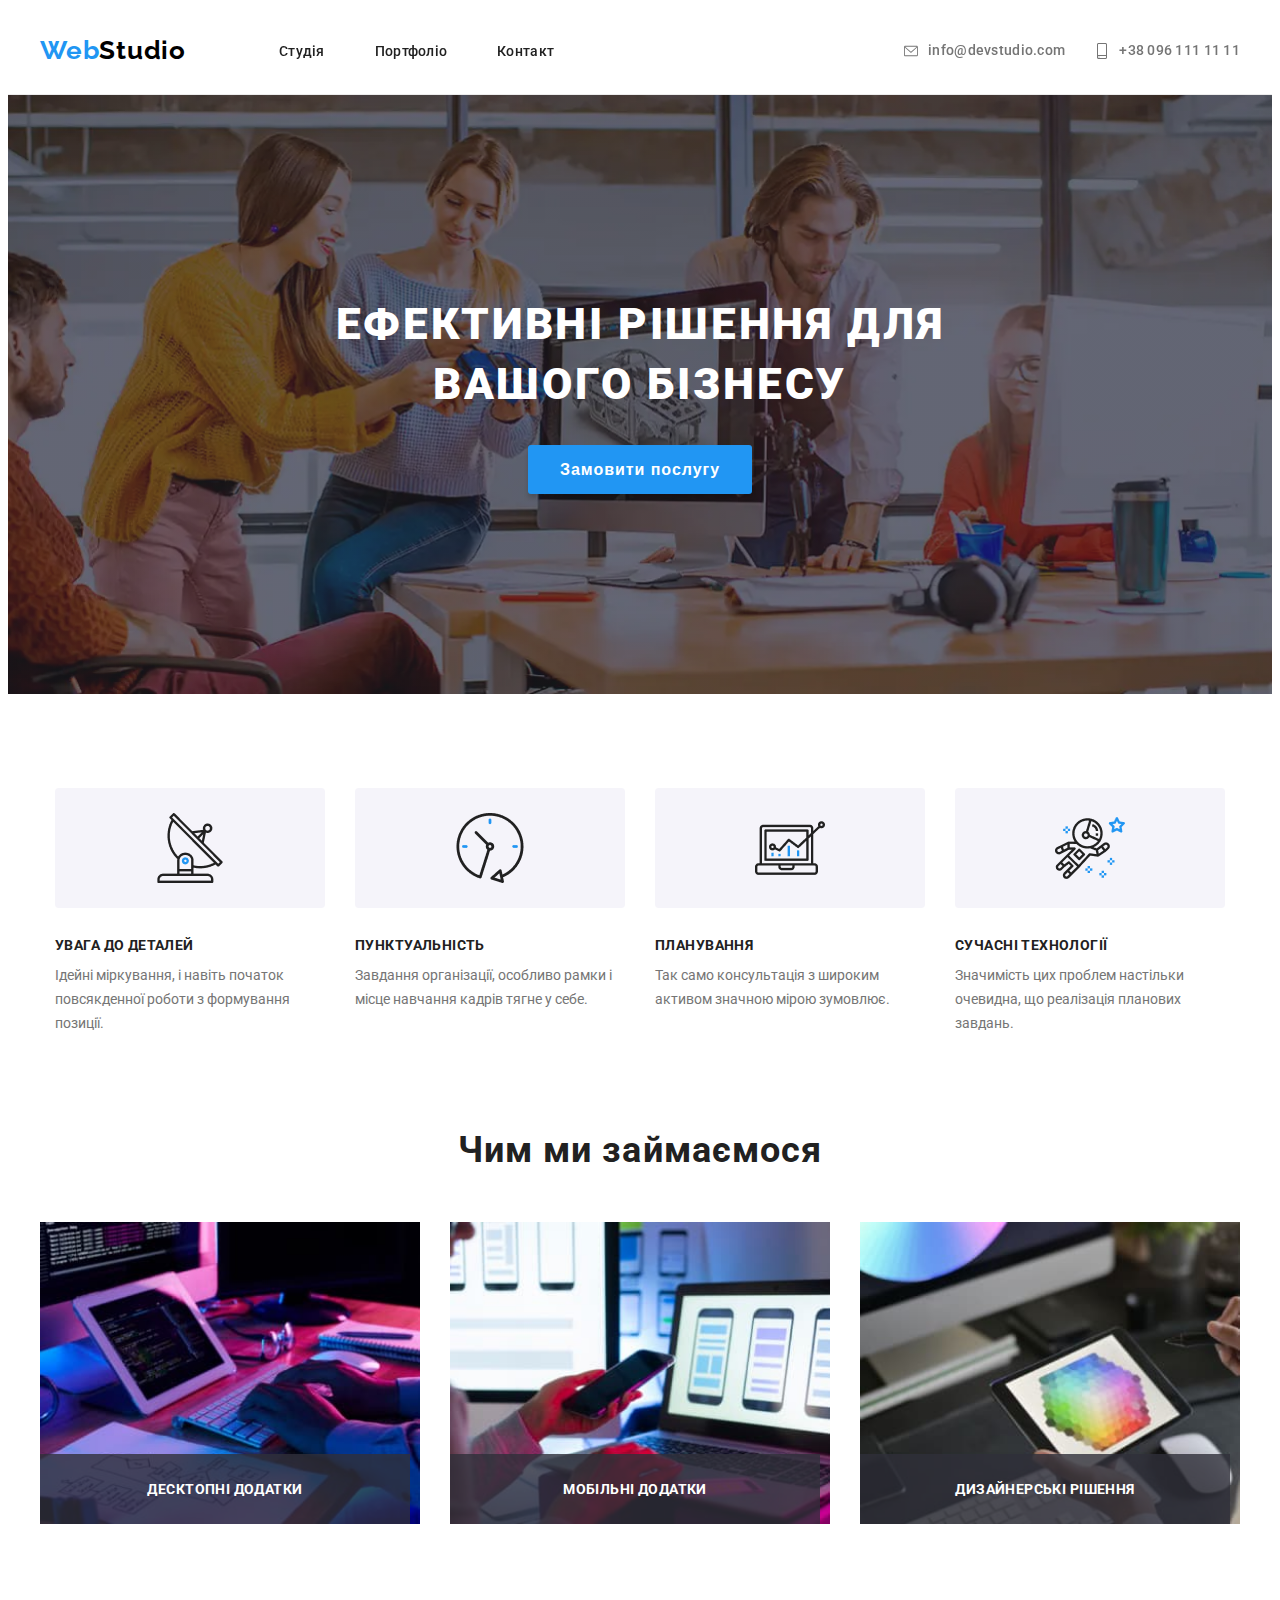
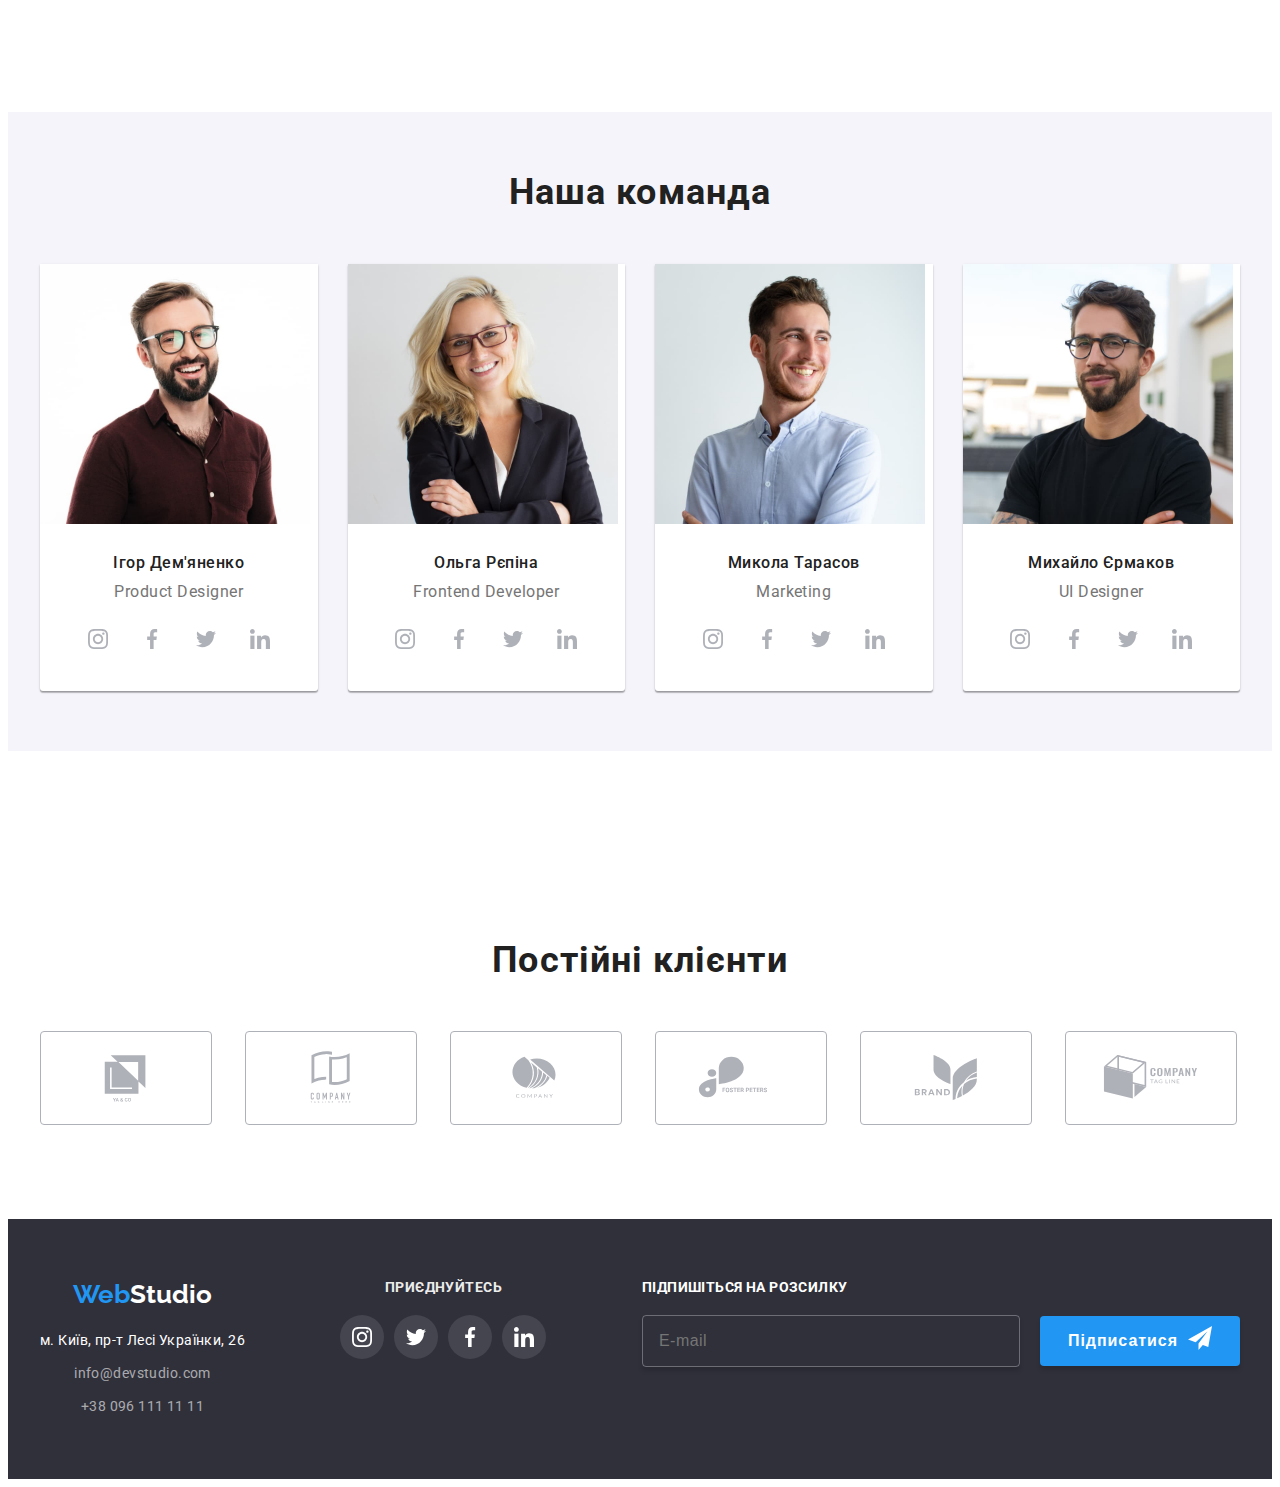
==== commit 6d952b03: "photos" ====
--- a/index.html
+++ b/index.html
@@ -19,24 +19,32 @@
       referrerpolicy="no-referrer"
     />
     <link
-    rel="stylesheet"
-    href="https://cdnjs.cloudflare.com/ajax/libs/animate.css/4.1.1/animate.min.css"
-  />
+      rel="stylesheet"
+      href="https://cdnjs.cloudflare.com/ajax/libs/animate.css/4.1.1/animate.min.css"
+    />
     <title>WebStudio</title>
-    <link href="https://unpkg.com/aos@2.3.1/dist/aos.css" rel="stylesheet">
-    <link rel="stylesheet" href="./style/main.min.css">
+    <link href="https://unpkg.com/aos@2.3.1/dist/aos.css" rel="stylesheet" />
+    <link rel="stylesheet" href="./style/main.min.css" />
   </head>
   <body>
     <!-- --------------LOGO-------------- -->
-      <header class="header">
+    <header class="header">
       <div class="container header__box">
         <a href="./index.html" class="header__logo"
           ><span class="header__span">Web</span>Studio</a
         >
+        <button class="header__button" data-modal-header-open>
+          <svg class="header__burger">
+            <use href="./imeges/symbol-defs.svg#icon-menu"></use>
+          </svg>
+        </button>
         <!-- -------------NAVIGATION------------- -->
-        <nav class="header__nav" data-aos="flip-left"
-     data-aos-easing="ease-out-cubic"
-     data-aos-duration="2000">
+        <nav
+          class="header__nav"
+          data-aos="flip-left"
+          data-aos-easing="ease-out-cubic"
+          data-aos-duration="2000"
+        >
           <ul class="nav__list">
             <li class="nav__item">
               <a href="./index.html" class="nav__link active">Студія</a>
@@ -65,8 +73,52 @@
             </a>
           </li>
         </ul>
+        <div class="menu is-hidden" data-header-modal>
+          <button class="menu__button" data-modal-header-close>
+            <svg class="menu__close">
+              <use href="./imeges/symbol-defs.svg#icon-close"></use>
+            </svg>
+          </button>
+          <ul class="menu__list">
+            <li class="menu__item">
+              <a href="./index.html" class="menu__link">Студія</a>
+            </li>
+            <li class="menu__item">
+              <a href="./pages/portfolio.html" class="menu__link">Портфоліо</a>
+            </li>
+            <li class="menu__item">
+              <a href="#" class="menu__link">Контакти</a>
+            </li>
+          </ul>
+          <ul class="menu__list-contact">
+            <li class="menu__item-contact">
+              <a href="tel:+380961111111" class="menu__contact-link"
+                >+38 096 111 11 11</a
+              >
+            </li>
+            <li class="menu__item-contact">
+              <a href="mailto:info@devstudio.com" class="menu__contact-link"
+                >info@devstudio.com</a
+              >
+            </li>
+          </ul>
+          <ul class="menu__list-social">
+            <li class="menu__item-social">
+              <a href="#" class="menu__link-social">Instagram</a>
+            </li>
+            <li class="menu__item-social">
+              <a href="#" class="menu__link-social">Twitter</a>
+            </li>
+            <li class="menu__item-social">
+              <a href="#" class="menu__link-social">Facebook</a>
+            </li>
+            <li class="menu__item-social">
+              <a href="#" class="menu__link-social">LinkedIn</a>
+            </li>
+          </ul>
+        </div>
       </div>
-    </header> 
+    </header>
 
     <main>
       <!-- -----------------HERO-SECTION---------------- -->
@@ -120,17 +172,38 @@
           <h2 class="work__title">Чим ми займаємося</h2>
           <ul class="work__list">
             <li class="work__item">
-              <img src="./imeges/comp.jpg" alt="comp" class="work__img" />
+              <picture>
+                <source
+                  src="./imeges/desktop/comp-desctop@1x.webp 1x,
+                 ./imeges/desktop/comp-desctop@2x.webp 2x"
+                  media="min-width: 1200px"
+                />
+                <img src="./imeges/comp.jpg" alt="comp" class="work__img" />
+              </picture>
               <p class="work__text">Десктопні додатки</p>
             </li>
 
             <li class="work__item">
-              <img src="./imeges/tel.jpg" alt="tel" class="work__img" />
+              <picture>
+                <source
+                  src="./imeges/desktop/tel-desktop@1x.webp 1x,
+                 /imeges/desktop/tel-desktop@2x.webp 2x"
+                  media="min-width:1200px"
+                />
+                <img src="./imeges/tel.jpg" alt="tel" class="work__img" />
+              </picture>
               <p class="work__text">Мобільні додатки</p>
             </li>
 
             <li class="work__item">
-              <img src="./imeges/tablet.jpg" alt="colors" class="work__img" />
+              <picture>
+                <source
+                  src="./imeges/desktop/tablet-desktop@1x.webp 1x, 
+                ./imeges/desktop/tablet-desktop@2x.webp 2x "
+                  media="min-width: 1200px"
+                />
+                <img src="./imeges/tablet.jpg" alt="tablet" class="work__img" />
+              </picture>
               <p class="work__text">Дизайнерські рішення</p>
             </li>
           </ul>
@@ -142,7 +215,12 @@
           <h2 class="team__title">Наша команда</h2>
           <ul class="team__list">
             <li class="team__item">
-              <img src="./imeges/igor.jpg" alt="men1" class="team__img" />
+              <picture>
+                <source src="./imeges/">
+                <source>
+                <source>
+                <img src="./imeges/igor.jpg" alt="men1" class="team__img" />
+              </picture>
               <div class="team__text">
                 <h3 class="team__capitan">Ігор Дем'яненко</h3>
                 <p class="team__desc">Product Designer</p>
@@ -161,24 +239,27 @@
                       <svg class="team__symbol">
                         <use
                           href="./imeges/symbol-defs.svg#icon-facebook"
-                        ></use></svg>
-                      </a>
+                        ></use>
+                      </svg>
+                    </a>
                   </li>
                   <li class="item__icon">
                     <a href="" class="team__icon">
                       <svg class="team__symbol">
                         <use
                           href="./imeges/symbol-defs.svg#icon-twitter-"
-                        ></use></svg>
-                      </a>
+                        ></use>
+                      </svg>
+                    </a>
                   </li>
                   <li class="item__icon">
                     <a href="" class="team__icon">
                       <svg class="team__symbol">
                         <use
                           href="./imeges/symbol-defs.svg#icon-linkedin-1"
-                        ></use></svg>
-                      </a>
+                        ></use>
+                      </svg>
+                    </a>
                   </li>
                 </ul>
               </div>
@@ -203,24 +284,27 @@
                       <svg class="team__symbol">
                         <use
                           href="./imeges/symbol-defs.svg#icon-facebook"
-                        ></use></svg>
-                      </a>
+                        ></use>
+                      </svg>
+                    </a>
                   </li>
                   <li class="item__icon">
                     <a href="" class="team__icon">
                       <svg class="team__symbol">
                         <use
                           href="./imeges/symbol-defs.svg#icon-twitter-"
-                        ></use></svg>
-                      </a>
+                        ></use>
+                      </svg>
+                    </a>
                   </li>
                   <li class="item__icon">
                     <a href="" class="team__icon">
                       <svg class="team__symbol">
                         <use
                           href="./imeges/symbol-defs.svg#icon-linkedin-1"
-                        ></use></svg>
-                      </a>
+                        ></use>
+                      </svg>
+                    </a>
                   </li>
                 </ul>
               </div>
@@ -245,16 +329,18 @@
                       <svg class="team__symbol">
                         <use
                           href="./imeges/symbol-defs.svg#icon-facebook"
-                        ></use></svg>
-                      </a>
+                        ></use>
+                      </svg>
+                    </a>
                   </li>
                   <li class="item__icon">
                     <a href="" class="team__icon">
                       <svg class="team__symbol">
                         <use
                           href="./imeges/symbol-defs.svg#icon-twitter-"
-                        ></use></svg>
-                      </a>
+                        ></use>
+                      </svg>
+                    </a>
                   </li>
                   <li class="item__icon">
                     <a href="" class="team__icon">
@@ -263,7 +349,7 @@
                           href="./imeges/symbol-defs.svg#icon-linkedin-1"
                         ></use>
                       </svg>
-                      </a>
+                    </a>
                   </li>
                 </ul>
               </div>
@@ -290,29 +376,31 @@
                           href="./imeges/symbol-defs.svg#icon-facebook"
                         ></use>
                       </svg>
-                      </a>
+                    </a>
                   </li>
                   <li class="item__icon">
                     <a href="" class="team__icon">
                       <svg class="team__symbol">
                         <use
                           href="./imeges/symbol-defs.svg#icon-twitter-"
-                        ></use></svg></a>
+                        ></use></svg
+                    ></a>
                   </li>
                   <li class="item__icon">
                     <a href="" class="team__icon">
                       <svg class="team__symbol">
                         <use
                           href="./imeges/symbol-defs.svg#icon-linkedin-1"
-                        ></use></svg>
-                      </a>
+                        ></use>
+                      </svg>
+                    </a>
                   </li>
                 </ul>
               </div>
             </li>
           </ul>
         </div>
-      </section> 
+      </section>
       <!----------------CLIENTS-------------- -->
       <section class="klienten" animate__slideOutDown>
         <div class="container">
@@ -321,56 +409,50 @@
             <li class="klienten__logo">
               <a href="" class="klienten__link">
                 <svg class="klienten__symbol">
-                  <use
-                    href="./imeges/symbol-defs.svg#icon-Logo-yaco"
-                  ></use></svg>
-                </a>
+                  <use href="./imeges/symbol-defs.svg#icon-Logo-yaco"></use>
+                </svg>
+              </a>
             </li>
             <li class="klienten__logo">
               <a href="" class="klienten__link">
                 <svg class="klienten__symbol">
-                  <use
-                    href="./imeges/symbol-defs.svg#icon-Logo-here"
-                  ></use></svg>
-                </a>
+                  <use href="./imeges/symbol-defs.svg#icon-Logo-here"></use>
+                </svg>
+              </a>
             </li>
             <li class="klienten__logo">
               <a href="" class="klienten__link">
                 <svg class="klienten__symbol">
-                  <use
-                    href="./imeges/symbol-defs.svg#icon-Logo-company"
-                  ></use></svg>
-                </a>
+                  <use href="./imeges/symbol-defs.svg#icon-Logo-company"></use>
+                </svg>
+              </a>
             </li>
             <li class="klienten__logo">
               <a href="" class="klienten__link">
                 <svg class="klienten__symbol">
-                  <use
-                    href="./imeges/symbol-defs.svg#icon-Logo-foster"
-                  ></use></svg>
-                </a>
+                  <use href="./imeges/symbol-defs.svg#icon-Logo-foster"></use>
+                </svg>
+              </a>
             </li>
             <li class="klienten__logo">
               <a href="" class="klienten__link">
                 <svg class="klienten__symbol">
-                  <use
-                    href="./imeges/symbol-defs.svg#icon-Logo-brand"
-                  ></use></svg>
-                </a>
+                  <use href="./imeges/symbol-defs.svg#icon-Logo-brand"></use>
+                </svg>
+              </a>
             </li>
             <li class="klienten__logo">
               <a href="" class="klienten__link">
                 <svg class="klienten__symbol">
-                  <use
-                    href="./imeges/symbol-defs.svg#icon-Logo-tagline"
-                  ></use></svg>
-                </a>
+                  <use href="./imeges/symbol-defs.svg#icon-Logo-tagline"></use>
+                </svg>
+              </a>
             </li>
           </ul>
         </div>
       </section>
     </main>
-     <!-- -----------FOOTER------------- -->
+    <!-- -----------FOOTER------------- -->
     <footer class="footer">
       <div class="container footer__box">
         <div class="footer__info">
@@ -397,48 +479,51 @@
               </li>
             </ul>
           </address>
-        </div> 
-        
-         <div class="footer__icons">
+        </div>
+
+        <div class="footer__icons">
           <p class="icons__text">приєднуйтесь</p>
           <ul class="icons__list">
             <li class="icons__item">
               <a href="" class="icons__link">
                 <svg class="icons__symbol">
-                  <use
-                    href="./imeges/symbol-defs.svg#icon-instagram"
-                  ></use></svg>
-                </a>
+                  <use href="./imeges/symbol-defs.svg#icon-instagram"></use>
+                </svg>
+              </a>
             </li>
             <li class="icons__item">
               <a href="" class="icons__link">
                 <svg class="icons__symbol">
                   <use href="./imeges/symbol-defs.svg#icon-twitter-"></use>
-                  </svg>
-                </a>
+                </svg>
+              </a>
             </li>
             <li class="icons__item">
               <a href="" class="icons__link">
                 <svg class="icons__symbol">
                   <use href="./imeges/symbol-defs.svg#icon-facebook"></use>
-                  </svg>
-                </a>
+                </svg>
+              </a>
             </li>
             <li class="icons__item">
               <a href="" class="icons__link">
                 <svg class="icons__symbol">
-                  <use
-                    href="./imeges/symbol-defs.svg#icon-linkedin-1"></use>
-                  </svg>
-                </a>
-            </li>
-          </ul>
-        </div> 
-        
-         <div class="news">
+                  <use href="./imeges/symbol-defs.svg#icon-linkedin-1"></use>
+                </svg>
+              </a>
+            </li>
+          </ul>
+        </div>
+
+        <div class="news">
           <h2 class="news__title">Підпишіться на розсилку</h2>
           <form class="news__list">
-            <input type="email" class="news__input" placeholder="E-mail" required/>
+            <input
+              type="email"
+              class="news__input"
+              placeholder="E-mail"
+              required
+            />
             <button type="submit" class="news__btn">
               Підписатися<svg class="news__icon">
                 <use href="./imeges/symbol-defs.svg#icon-icon-send"></use>
@@ -455,7 +540,7 @@
           <h2 class="modal__title">Залиште свої дані, ми вам передзвонимо</h2>
           <label for="name" class="modal__signature">Ім'я</label>
           <div class="modal__icons">
-            <input type="text" id="name" class="modal__input" required/>
+            <input type="text" id="name" class="modal__input" required />
             <svg class="modal__icon">
               <use
                 href="./imeges/symbol-defs.svg#icon-person-black-18dp-1"
@@ -471,7 +556,13 @@
           </div>
           <label for="mail" class="modal__signature">Пошта</label>
           <div class="modal__icons">
-            <input type="email" name="" id="mail" class="modal__input" required />
+            <input
+              type="email"
+              name=""
+              id="mail"
+              class="modal__input"
+              required
+            />
             <svg class="modal__icon">
               <use href="./imeges/symbol-defs.svg#icon-emile"></use>
             </svg>
@@ -485,7 +576,7 @@
             placeholder="Введіть текст"
           ></textarea>
           <label class="modal__chek">
-            <input type="checkbox" class="chek__input" required/>
+            <input type="checkbox" class="chek__input" required />
             <span class="chek__span">Погоджуюся з розсилкою та приймаю</span>
             <a href="" class="check__link"> Yмови договору</a>
           </label>
@@ -502,7 +593,8 @@
     <script src="./js/modal.js"></script>
     <script src="https://unpkg.com/aos@2.3.1/dist/aos.js"></script>
     <script>
-  AOS.init();
-</script>
+      AOS.init();
+    </script>
+    <script src="./js/mobil.js"></script>
   </body>
 </html>
--- a/style/main.min.css
+++ b/style/main.min.css
@@ -1 +1 @@
-a{text-decoration:none}ul{margin:0;padding:0;list-style:none}h1,h2,h3,p{margin:0}img{display:block;width:100%;max-width:100%;height:auto}body{font-family:"Roboto",sans-serif;font-optical-sizing:auto;font-style:normal}.container{max-width:1200px;margin:0 auto;padding:0 15px}@media screen and (min-width: 480px){.container{width:480px}}@media screen and (min-width: 768px){.container{width:768px}}@media screen and (min-width: 1200px){.container{width:1200px;padding:0 15px}}.card__btn,.icon__close,.modal__icon,.modal__input,.icons__link,.klienten__symbol,.klienten__link,.team__symbol,.team__icon,.header .nav__link::after,.header .nav__link,.header__icon{transition-timing-function:cubic-bezier(0.4, 0, 0.2, 1)}.header{padding:16px 0px;border-bottom:1px solid #ececec}@media screen and (min-width: 768px){.header{padding:26px 0}}@media screen and (min-width: 1200px){.header{padding:25px 0}}.header>.container{display:flex;align-items:center}.header__logo{color:#000;font-family:"Raleway",sans-serif;font-optical-sizing:auto;font-style:normal;font-size:24px;font-weight:700;margin-right:auto;line-height:1.38;letter-spacing:.72px}@media screen and (min-width: 768px){.header__logo{margin-right:88px}}@media screen and (min-width: 1200px){.header__logo{font-size:26px;letter-spacing:.78px;margin-right:93px}}.header__span{color:#2196f3;font-family:"Raleway",sans-serif;font-optical-sizing:auto;font-style:normal;font-size:26px;font-weight:700}.header__nav{margin-right:auto}.header__list{font-size:14px;font-weight:500;color:#757575;display:none;gap:50px}@media screen and (min-width: 768px){.header__list{flex-direction:column;gap:10px;display:flex}}@media screen and (min-width: 1200px){.header__list{flex-direction:row;gap:30px}}.header__icon{fill:#757575;width:14px;height:16px;transition-duration:250ms;transition-property:fill}.header__link{display:flex;justify-content:flex-start;align-items:center;flex-wrap:nowrap;flex-direction:row;gap:10px}.header__link:hover .header__cell,.header__link:focus .header__cell{color:#2196f3}.header__link:hover .header__icon,.header__link:focus .header__icon{fill:#2196f3}.header__cell{color:#757575;font-size:12px;font-weight:500;line-height:1.14;letter-spacing:.28px;transition:color 250ms cubic-bezier(0.4, 0, 0.2, 1)}@media screen and (min-width: 1200px){.header__cell{font-size:14px}}.header .nav__list{display:none;gap:50px}@media screen and (min-width: 768px){.header .nav__list{display:flex}}.header .nav__link{color:#212121;font-size:14px;font-weight:500;line-height:1.14;letter-spacing:.28px;transition-duration:250ms;transition-property:color}.header .nav__link:hover,.header .nav__link:focus{color:#2196f3}.header .nav__link::after{content:"";display:block;width:100%;height:4px;background-color:#2196f3;border-radius:4px;margin-top:10px;opacity:0;position:absolute;top:35px;transition-duration:250ms;transition-property:backround color}.header .nav__link:hover::after{opacity:1}.header .nav__item{position:relative}.active{color:#2196f3}.hero{background-color:#f5f4fa;padding-top:118px;padding-bottom:118px;text-align:center;background-image:linear-gradient(rgba(47, 48, 58, 0.4), rgba(47, 48, 58, 0.4)),url(../imeges/herobackground.jpg);background-position:center;background-repeat:no-repeat;background-size:cover;overflow:hidden}@media screen and (min-width: 1200px){.hero{padding-top:200px;padding-bottom:200px}}.hero__title{color:#fff;font-size:26px;font-weight:900;line-height:1.61;letter-spacing:1.56px;text-transform:uppercase;width:100%;margin-left:auto;margin-right:auto;margin-bottom:30px}@media screen and (min-width: 480px){.hero__title{width:360px}}@media screen and (min-width: 1200px){.hero__title{font-size:44px;line-height:1.36;letter-spacing:2.64px;width:696px}}.hero__btn{background-color:#2196f3;color:#fff;font-size:16px;font-weight:700;line-height:1.87;letter-spacing:.96px;cursor:pointer;padding:10px 24px;border:none;border-radius:3px;box-shadow:0px 4px 4px 0px rgba(0,0,0,.15)}@media screen and (min-width: 1200px){.hero__btn{padding:10px 32px}}.advantages{padding-top:60px;padding-bottom:60px}@media screen and (min-width: 1200px){.advantages{padding-top:94px;padding-bottom:0}}.advantages__list{display:flex;flex-wrap:wrap;gap:30px;justify-content:center}.advantages__item::before{content:"";width:100%;height:120px;background-color:#f5f4fa;display:block;margin-bottom:30px;border-radius:4px;background-image:url(../imeges/antenna.png);background-repeat:no-repeat;background-position:center}.advantages__item:nth-child(2)::before{background-image:url(../imeges/clock.png)}.advantages__item:nth-child(3)::before{background-image:url(../imeges/diagram.png)}.advantages__item:nth-child(4)::before{background-image:url(../imeges/astronaut.png)}@media screen and (min-width: 480px){.advantages__item{width:450px}}@media screen and (min-width: 768px){.advantages__item{width:354px}}@media screen and (min-width: 1200px){.advantages__item{width:270px}}.advantages__title{color:#212121;font-size:14px;font-weight:700;line-height:1.14;letter-spacing:.42px;text-transform:uppercase;text-align:center}@media screen and (min-width: 768px){.advantages__title{text-align:start}}.advantages__text{color:#757575;font-size:14px;font-weight:400;line-height:1.71;margin-top:10px}.work{padding-top:94px;padding-bottom:94px;text-align:center;display:none}@media screen and (min-width: 1200px){.work{display:flex}}.work__list{display:flex;gap:30px;justify-content:center}.work__title{color:#212121;font-size:36px;font-weight:700;line-height:1.16;letter-spacing:1.08px;margin-bottom:50px}.work__img{width:100%}.work__text{color:#fff;text-align:center;font-size:14px;font-weight:700;line-height:normal;letter-spacing:.42px;text-transform:uppercase;position:absolute;display:flex;align-items:center;justify-content:center;bottom:0;left:0;width:370px;height:70px;background:rgba(47,48,58,.8)}.work__item{flex-basis:calc((100% - 60px)/3);position:relative}.team{padding-top:60px;padding-bottom:60px;background-color:#f5f4fa;text-align:center}@media screen and (min-width: 1200px){.team{margin-top:94px;margin-bottom:94px}}.team__list{display:flex;flex-wrap:wrap;gap:30px;justify-content:center}@media screen and (min-width: 1200px){.team__list{flex-wrap:nowrap}}.team__title{color:#212121;font-size:36px;font-weight:700;line-height:1.16;letter-spacing:1.08px;margin-bottom:50px}.team__item{background-color:#fff;flex-basis:100%;box-shadow:0px 1px 3px 0px rgba(0,0,0,.12),0px 1px 1px 0px rgba(0,0,0,.14),0px 2px 1px 0px rgba(0,0,0,.2);border-radius:0px 0px 3px 3px}@media screen and (min-width: 768px){.team__item{flex-basis:calc((100% - 30px)/2)}}@media screen and (min-width: 1200px){.team__item{flex-basis:calc((100% - 60px)/3)}}.team__img{width:100%}@media screen and (min-width: 480px){.team__img{width:450px;height:460px}}@media screen and (min-width: 768px){.team__img{width:354px;height:374px}}@media screen and (min-width: 1200px){.team__img{width:270px;height:260px}}.team__text{padding-top:30px;padding-bottom:30px}.team__capitan{color:#212121;font-size:16px;font-weight:500;line-height:1.18;letter-spacing:.48px;margin-bottom:10px}.team__desc{color:#757575;font-size:16px;font-weight:400;line-height:1.18;letter-spacing:.48px}.team__icon{width:44px;height:44px;border-radius:50%;border:none;display:flex;align-items:center;justify-content:center;transition-duration:250ms;transition-property:backround color,outline,border}.team__icon:hover,.team__icon:focus{background-color:#2196f3;border:none;outline:2px solid #2196f3}.team__icon:hover .team__symbol,.team__icon:focus .team__symbol{fill:#fff}.team__symbol{width:20px;height:20px;fill:#afb1b8;transition-duration:250ms;transition-property:color,fill}.list__icon{display:flex;gap:10px;justify-content:center;margin-top:16px}.item__icon{display:flex;justify-content:center;align-items:center}.klienten{padding-top:60px;padding-bottom:60px}@media screen and (min-width: 1200px){.klienten{padding-top:94px;padding-bottom:94px}}.klienten__list{display:flex;gap:30px;justify-content:center;align-items:center;flex-wrap:wrap}@media screen and (min-width: 1200px){.klienten__list{flex-wrap:nowrap}}.klienten__title{color:#212121;text-align:center;font-size:36px;font-weight:700;line-height:normal;letter-spacing:1.08px;margin-bottom:50px}.klienten__logo{flex-basis:calc((100% - 30px)/2)}@media screen and (min-width: 768px){.klienten__logo{flex-basis:calc((100% - 60px)/3)}}.klienten__link{display:block;border:1px solid #afb1b8;border-radius:4px;width:100%;height:92px;transition-duration:250ms;transition-property:backround color,outline,border-color;display:flex;align-items:center;justify-content:center}@media screen and (min-width: 480px){.klienten__link{width:210px}}@media screen and (min-width: 768px){.klienten__link{width:226px}}@media screen and (min-width: 1200px){.klienten__link{width:170px}}.klienten__link:hover,.klienten__link:focus{border-color:#2196f3}.klienten__link:hover .klienten__symbol,.klienten__link:focus .klienten__symbol{fill:#2196f3}.klienten__link:focus{border:none;outline:1px solid #2196f3}.klienten__symbol{width:106px;height:60px;fill:#afb1b8;transition-duration:250ms;transition-property:color,fill;display:flex;align-items:center;justify-content:center}.footer{background-color:#2f303a;padding-top:60px;padding-bottom:60px;display:flex;flex-direction:column}.footer__box{display:flex;justify-content:center;text-align:center;flex-wrap:wrap;flex-direction:column}@media screen and (min-width: 768px){.footer__box{display:flex;flex-direction:row}}@media screen and (min-width: 1200px){.footer__box{justify-content:baseline;flex-wrap:nowrap}}.footer__info{margin-right:70px;margin-left:70px}@media screen and (min-width: 768px){.footer__info{margin-left:0;margin-right:0}}@media screen and (min-width: 1200px){.footer__info{margin-left:0}}.footer__logo{color:#fff;font-family:"Raleway",sans-serif;font-optical-sizing:auto;font-style:normal;font-size:26px;font-weight:700;margin-bottom:20px;display:block;text-align:center}@media screen and (min-width: 1200px){.footer__logo{text-align:none}}.footer__address{color:#fff;font-size:14px;font-weight:400;line-height:1.71;letter-spacing:.42px;font-style:normal}.footer__list{margin-top:9px}.footer__item{margin-bottom:9px}.footer__item:last-child{margin-bottom:0px}.footer__link{color:rgba(255,255,255,.6);font-size:14px;font-weight:400;line-height:1.71;letter-spacing:.42px;font-style:normal}.footer__icons{margin-left:0}@media screen and (min-width: 768px){.footer__icons{margin-left:183px}}@media screen and (min-width: 1200px){.footer__icons{display:block;margin-left:auto}}.logo__color{color:#2196f3;font-family:"Raleway",sans-serif;font-optical-sizing:auto;font-style:normal;font-size:26px;font-weight:700}.icons{margin-left:auto;margin-right:auto}.icons__text{color:#ececec;font-size:14px;font-weight:700;line-height:normal;letter-spacing:.42px;text-transform:uppercase;margin-bottom:20px;margin-top:60px}@media screen and (min-width: 1200px){.icons__text{margin-top:0}}@media screen and (min-width: 768px){.icons__text{margin-top:0}}.icons__list{display:flex;gap:10px;justify-content:center}.icons__link{width:44px;height:44px;border-radius:50%;border:none;background:rgba(255,255,255,.1);display:flex;justify-content:center;align-items:center;flex-wrap:nowrap;flex-direction:row;transition-duration:250ms;transition-property:backround color,outline,border}.icons__link:hover,.icons__link:focus{background-color:#2196f3}.icons__link:focus{border:none;outline:1px solid #2196f3}.icons__symbol{width:20px;height:20px;fill:#fff}.news{margin-left:auto;margin-right:auto}@media screen and (min-width: 1200px){.news{margin-left:auto;margin-right:0}}.news__title{color:#fff;font-size:14px;font-weight:700;line-height:normal;letter-spacing:.42px;text-transform:uppercase;margin-top:60px;text-align:center}@media screen and (min-width: 1200px){.news__title{margin:0;text-align:start}}.news__list{display:flex;gap:20px;margin-top:20px;flex-wrap:wrap;flex-direction:column;align-items:center}@media screen and (min-width: 1200px){.news__list{flex-wrap:nowrap;flex-direction:row}}.news__input{font-size:16px;font-weight:400;line-height:1.25;letter-spacing:.48px;padding-top:15px;padding-bottom:15px;padding-left:16px;border-radius:4px;border:1px solid rgba(255,255,255,.3);background:rgba(33,150,243,0);box-shadow:0px 4px 4px 0px rgba(0,0,0,.15);width:100%}@media screen and (min-width: 480px){.news__input{width:450px}}@media screen and (min-width: 1200px){.news__input{width:358px}}.news__btn{border:none;border-radius:4px;background:#2196f3;box-shadow:0px 4px 4px 0px rgba(0,0,0,.15);color:#fff;text-align:center;font-size:16px;font-weight:700;line-height:30px;letter-spacing:.96px;padding:10px 28px 10px 28px;display:flex;gap:10px;cursor:pointer}.news__icon{width:24px;height:24px;fill:#fff}.backdrop{position:fixed;top:0;left:0;right:0;bottom:0;background-color:rgba(0,0,0,.2);display:flex;justify-content:center;align-items:center;opacity:1;transition:opacity 250ms;transform:translate(200px) cubic-bezier(0.4, 0, 0.2, 1)}.is-hidden{opacity:0;pointer-events:none}.is-hidden .modal{transform:translate(200px);transition:cubic-bezier(0.4, 0, 0.2, 1);transition:transform 1s}.modal{background-color:#fff;padding:40px;position:absolute;top:50%;left:50%;transform:translate(-50%, -50%);transition:transform 1s}@media screen and (min-width: 1200px){.modal{width:528px}}.modal__title{color:#212121;text-align:center;font-size:20px;font-weight:700;line-height:30px;letter-spacing:.6;margin-bottom:12px}@media screen and (min-width: 1200px){.modal__title{line-height:normal}}.modal__signature{color:#757575;font-size:12px;font-weight:400;line-height:normal;letter-spacing:.12px}@media screen and (min-width: 1200px){.modal__signature{font-size:14px;line-height:24px}}.modal__input{width:370px;height:40px;display:block;margin-top:4px;border-radius:4px;border:1px solid rgba(33,33,33,.2);margin-bottom:10px;padding-left:40px;padding-right:30px;transition-duration:250ms;transition-property:color,backround color,border color}@media screen and (min-width: 1200px){.modal__input{width:448px}}.modal__input:hover,.modal__input:focus{border:none;outline:1px solid #2196f3}.modal__input:hover .modal-icon,.modal__input:focus .modal-icon{fill:#2196f3}.modal__input:hover+.modal-icon,.modal__input:focus+.modal-icon{fill:#2196f3}.modal__icon{width:18px;height:18px;fill:#212121;position:absolute;left:12px;bottom:11px;transition-duration:250ms;transition-property:fill}.modal__com{width:370px;height:120px;border-radius:4px;border:1px solid rgba(33,33,33,.2);resize:none;padding:12px 16px;color:rgba(117,117,117,.5);font-size:12px;font-weight:400;line-height:normal;letter-spacing:.12px;margin-bottom:20px;display:block;margin-top:4px}@media screen and (min-width: 1200px){.modal__com{width:448px}}.modal__chek{display:flex;align-items:center;justify-content:flex-start}@media screen and (min-width: 1200px){.modal__chek{display:flex;align-items:center;justify-content:center}}.modal__btn{width:200px;height:50px;border-radius:4px;background:#2196f3;box-shadow:0px 4px 4px 0px rgba(0,0,0,.15);color:#fff;text-align:center;font-size:16px;font-weight:700;line-height:30px;letter-spacing:.96px;border:none;margin-top:30px;margin-left:auto;margin-right:auto;display:block}.modal__close{width:30px;height:30px;border-radius:50%;display:flex;align-items:center;justify-content:center;background-color:rgba(0,0,0,0);position:absolute;right:8px;top:8px;border:none;outline:1px solid #757575}.modal__icons{position:relative}.chek__input{width:16px;height:15px}.chek__span{color:#757575;font-size:12px;font-weight:400;line-height:normal;margin-left:8px;margin-right:2px}@media screen and (min-width: 1200px){.chek__span{font-size:14px;line-height:24px;letter-spacing:.42px}}.chek__link{color:#2196f3;font-size:12px;font-weight:400;line-height:normal;text-decoration-line:underline}@media screen and (min-width: 1200px){.chek__link{font-size:14px;line-height:24px;letter-spacing:.42px}}.icon__close{width:20px;height:20px;fill:#212121;transition-duration:250ms;transition-property:fill}.icon__close:hover{fill:#2196f3;cursor:pointer}.card{padding-top:60px;padding-bottom:60px}@media screen and (min-width: 1200px){.card{padding-top:94px;padding-bottom:94px}}.card__list{display:flex;gap:8px;justify-content:flex-start;flex-wrap:wrap;width:100%}@media screen and (min-width: 480px){.card__list{width:326px}}@media screen and (min-width: 768px){.card__list{justify-content:center;display:flex;width:auto}}@media screen and (min-width: 1200px){.card__list{justify-content:center;display:flex;width:auto}}.card__btn{background-color:#f5f4fa;padding:6px 22px;color:#212121;font-size:16px;font-weight:500;line-height:1.62;letter-spacing:.48px;cursor:pointer;border-radius:4px;border:none;transition-duration:250ms;transition-property:color,backround color,box-shadow,outline,border}.card__btn:hover,.card__btn:focus{border:none;outline:1px solid #2196f3;background-color:#2196f3;color:#f5f4fa;box-shadow:0px 3px 1px 0px rgba(0,0,0,.1),0px 1px 2px 0px rgba(0,0,0,.08),0px 2px 2px 0px rgba(0,0,0,.12)}.list{margin-top:50px;display:flex;flex-wrap:wrap;gap:30px;justify-content:flex-start}@media screen and (min-width: 1200px){.list{display:flex;justify-content:center}}.list__item{border:1px solid #eee;flex-basis:100%}@media screen and (min-width: 768px){.list__item{flex-basis:calc((100% - 30px)/2)}}@media screen and (min-width: 1200px){.list__item{flex-basis:calc((100% - 60px)/3)}}.list__item:hover{box-shadow:0px 1px 1px 0px rgba(0,0,0,.12),0px 4px 4px 0px rgba(0,0,0,.06),1px 4px 6px 0px rgba(0,0,0,.16);cursor:pointer}.list__img{width:100%}@media screen and (min-width: 480px){.list__img{width:450px}}@media screen and (min-width: 768px){.list__img{width:354px}}@media screen and (min-width: 1200px){.list__img{width:100%}}.list__title{color:#212121;font-size:18px;font-weight:700;line-height:2;letter-spacing:1.08px}.list__text{color:#757575;font-size:16px;font-weight:400;line-height:1.87;letter-spacing:.48px;margin-top:4px}.list__desc{padding-top:20px;padding-left:24px;padding-right:24px;padding-bottom:20px}.box__item{position:relative;overflow:hidden}.box__item:hover .box__desc{opacity:1;transform:translateY(0)}.box__desc{position:absolute;top:0;left:0;padding:63px 24px 63px 24px;background:rgba(33,150,243,.9);color:#fff;font-size:18px;font-weight:400;line-height:1.5;letter-spacing:.54px;opacity:0;transition-duration:250ms;transition-property:color,backround color;transition-timing-function:cubic-bezier(0.4, 0, 0.2, 1);transform:translateY(100%)}/*# sourceMappingURL=main.min.css.map */+a{text-decoration:none}ul{margin:0;padding:0;list-style:none}h1,h2,h3,p{margin:0}img{display:block;width:100%;max-width:100%;height:auto}body{font-family:"Roboto",sans-serif;font-optical-sizing:auto;font-style:normal}.container{max-width:1200px;margin:0 auto;padding:0 15px}@media screen and (min-width: 480px){.container{width:480px}}@media screen and (min-width: 768px){.container{width:768px}}@media screen and (min-width: 1200px){.container{width:1200px;padding:0 15px}}.card__btn,.icon__close,.modal__icon,.modal__input,.icons__link,.klienten__symbol,.klienten__link,.team__symbol,.team__icon,.header .nav__link::after,.header .nav__link,.header__icon{transition-timing-function:cubic-bezier(0.4, 0, 0.2, 1)}.header{padding:16px 0px;border-bottom:1px solid #ececec}@media screen and (min-width: 768px){.header{padding:26px 0}}@media screen and (min-width: 1200px){.header{padding:25px 0}}.header>.container{display:flex;align-items:center}.header__logo{color:#000;font-family:"Raleway",sans-serif;font-optical-sizing:auto;font-style:normal;font-size:24px;font-weight:700;margin-right:auto;line-height:1.38;letter-spacing:.72px}@media screen and (min-width: 768px){.header__logo{margin-right:88px}}@media screen and (min-width: 1200px){.header__logo{font-size:26px;letter-spacing:.78px;margin-right:93px}}.header__button{border:none;background:rgba(0,0,0,0);width:40px;height:40px}@media screen and (min-width: 768px){.header__button{display:none}}.header__burger{width:40px;height:40px;fill:#000}.header__span{color:#2196f3;font-family:"Raleway",sans-serif;font-optical-sizing:auto;font-style:normal;font-size:26px;font-weight:700}.header__nav{margin-right:auto;display:none}@media screen and (min-width: 768px){.header__nav{display:block}}.header__list{font-size:14px;font-weight:500;color:#757575;display:none;gap:50px}@media screen and (min-width: 768px){.header__list{flex-direction:column;gap:10px;display:flex}}@media screen and (min-width: 1200px){.header__list{flex-direction:row;gap:30px}}.header__icon{fill:#757575;width:14px;height:16px;transition-duration:250ms;transition-property:fill}.header__link{display:flex;justify-content:flex-start;align-items:center;flex-wrap:nowrap;flex-direction:row;gap:10px}.header__link:hover .header__cell,.header__link:focus .header__cell{color:#2196f3}.header__link:hover .header__icon,.header__link:focus .header__icon{fill:#2196f3}.header__cell{color:#757575;font-size:12px;font-weight:500;line-height:1.14;letter-spacing:.28px;transition:color 250ms cubic-bezier(0.4, 0, 0.2, 1)}@media screen and (min-width: 1200px){.header__cell{font-size:14px}}.header .nav__list{display:none;gap:50px}@media screen and (min-width: 768px){.header .nav__list{display:flex}}.header .nav__link{color:#212121;font-size:14px;font-weight:500;line-height:1.14;letter-spacing:.28px;transition-duration:250ms;transition-property:color}.header .nav__link:hover,.header .nav__link:focus{color:#2196f3}.header .nav__link::after{content:"";display:block;width:100%;height:4px;background-color:#2196f3;border-radius:4px;margin-top:10px;opacity:0;position:absolute;top:35px;transition-duration:250ms;transition-property:backround color}.header .nav__link:hover::after{opacity:1}.header .nav__item{position:relative}.active{color:#2196f3}.menu{z-index:1;position:fixed;top:0;left:0;width:100vw;height:100vh;background-color:#fff;padding:48px 0px 48px 40px;box-shadow:0px 4px 8px 0px rgba(0,0,0,.04),0px 2px 4px 0px rgba(0,0,0,.08),0px 1px 3px 0px rgba(0,0,0,.16)}.menu__button{background-color:rgba(0,0,0,0);position:absolute;top:10px;right:15px;border:none}.menu__close{width:40px;height:40px;fill:#000}.menu__item:first-child{margin-bottom:36px}.menu__item:last-child{margin-top:32px;margin-bottom:200px}.menu__link{color:#212121;font-size:40px;font-weight:500;line-height:normal;letter-spacing:.8px}.menu__link:hover{color:#2196f3}.menu__item-contact:first-child{margin-bottom:32px}.menu__item-contact:first-child .menu__contact-link{color:#2196f3;font-family:"Roboto";font-size:34px;font-style:normal;font-weight:500;line-height:normal;letter-spacing:.68px}.menu__contact-link{color:#757575;font-family:"Roboto";font-size:24px;font-style:normal;font-weight:500;line-height:normal;letter-spacing:.48px}.menu__list-social{display:flex;margin-top:64px;flex-wrap:wrap}.menu__item-social:not(:last-child){margin-right:10px;display:flex}.menu__item-social:not(:last-child)::after{content:"";width:1px;height:22px;background:rgba(33,33,33,.2);display:flex;margin-left:10px}.menu__link-social{color:#2196f3;font-size:18px;font-weight:500;line-height:22px;letter-spacing:.36px}.hero{padding-top:118px;padding-bottom:118px;background-image:linear-gradient(rgba(47, 48, 58, 0.4), rgba(47, 48, 58, 0.4)),url(../imeges/mobile/hero-mobile@1x.webp);background-position:center;background-repeat:no-repeat;background-size:cover;text-align:center;overflow:hidden}@media(min-device-pixel-ratio: 2),(-webkit-min-device-pixel-ratio: 2),(min-resolution: 192dpi),(min-resolution: 2dppx){.hero{background-image:linear-gradient(rgba(47, 48, 58, 0.4), rgba(47, 48, 58, 0.4)),url(../imeges/mobile/hero-mobile@2x.webp)}}@media screen and (min-width: 768px){.hero{background-image:linear-gradient(rgba(47, 48, 58, 0.4), rgba(47, 48, 58, 0.4)),url(../imeges/tablet/hero-tablet@1x.webp)}}@media screen and (min-width: 768px)and (min-device-pixel-ratio: 2),screen and (min-width: 768px)and (-webkit-min-device-pixel-ratio: 2),screen and (min-width: 768px)and (min-resolution: 192dpi),screen and (min-width: 768px)and (min-resolution: 2dppx){.hero{background-image:linear-gradient(rgba(47, 48, 58, 0.4), rgba(47, 48, 58, 0.4)),url(../imeges/tablet/hero-tablet@2x.webp)}}@media screen and (min-width: 1200px){.hero{padding-top:200px;padding-bottom:200px;background-image:linear-gradient(rgba(47, 48, 58, 0.4), rgba(47, 48, 58, 0.4)),url(../imeges/desktop/hero-desktop@1x.webp)}}@media screen and (min-width: 1200px)and (min-device-pixel-ratio: 2),screen and (min-width: 1200px)and (-webkit-min-device-pixel-ratio: 2),screen and (min-width: 1200px)and (min-resolution: 192dpi),screen and (min-width: 1200px)and (min-resolution: 2dppx){.hero{background-image:linear-gradient(rgba(47, 48, 58, 0.4), rgba(47, 48, 58, 0.4)),url(../imeges/desktop/hero-desktop@2x.webp)}}.hero__title{color:#fff;font-size:26px;font-weight:900;line-height:1.61;letter-spacing:1.56px;text-transform:uppercase;width:100%;margin-left:auto;margin-right:auto;margin-bottom:30px}@media screen and (min-width: 480px){.hero__title{width:360px}}@media screen and (min-width: 1200px){.hero__title{font-size:44px;line-height:1.36;letter-spacing:2.64px;width:696px}}.hero__btn{background-color:#2196f3;color:#fff;font-size:16px;font-weight:700;line-height:1.87;letter-spacing:.96px;cursor:pointer;padding:10px 24px;border:none;border-radius:3px;box-shadow:0px 4px 4px 0px rgba(0,0,0,.15)}@media screen and (min-width: 1200px){.hero__btn{padding:10px 32px}}.advantages{padding-top:60px;padding-bottom:60px}@media screen and (min-width: 1200px){.advantages{padding-top:94px;padding-bottom:0}}.advantages__list{display:flex;flex-wrap:wrap;gap:30px;justify-content:center}.advantages__item::before{content:"";width:100%;height:120px;background-color:#f5f4fa;display:block;margin-bottom:30px;border-radius:4px;background-image:url(../imeges/antenna.png);background-repeat:no-repeat;background-position:center}.advantages__item:nth-child(2)::before{background-image:url(../imeges/clock.png)}.advantages__item:nth-child(3)::before{background-image:url(../imeges/diagram.png)}.advantages__item:nth-child(4)::before{background-image:url(../imeges/astronaut.png)}@media screen and (min-width: 480px){.advantages__item{width:450px}}@media screen and (min-width: 768px){.advantages__item{width:354px}}@media screen and (min-width: 1200px){.advantages__item{width:270px}}.advantages__title{color:#212121;font-size:14px;font-weight:700;line-height:1.14;letter-spacing:.42px;text-transform:uppercase;text-align:center}@media screen and (min-width: 768px){.advantages__title{text-align:start}}.advantages__text{color:#757575;font-size:14px;font-weight:400;line-height:1.71;margin-top:10px}.work{padding-top:94px;padding-bottom:94px;text-align:center;display:none}@media screen and (min-width: 1200px){.work{display:flex}}.work__list{display:flex;gap:30px;justify-content:center}.work__title{color:#212121;font-size:36px;font-weight:700;line-height:1.16;letter-spacing:1.08px;margin-bottom:50px}.work__img{width:100%}.work__text{color:#fff;text-align:center;font-size:14px;font-weight:700;line-height:normal;letter-spacing:.42px;text-transform:uppercase;position:absolute;display:flex;align-items:center;justify-content:center;bottom:0;left:0;width:370px;height:70px;background:rgba(47,48,58,.8)}.work__item{flex-basis:calc((100% - 60px)/3);position:relative}.team{padding-top:60px;padding-bottom:60px;background-color:#f5f4fa;text-align:center}@media screen and (min-width: 1200px){.team{margin-top:94px;margin-bottom:94px}}.team__list{display:flex;flex-wrap:wrap;gap:30px;justify-content:center}@media screen and (min-width: 1200px){.team__list{flex-wrap:nowrap}}.team__title{color:#212121;font-size:36px;font-weight:700;line-height:1.16;letter-spacing:1.08px;margin-bottom:50px}.team__item{background-color:#fff;flex-basis:100%;box-shadow:0px 1px 3px 0px rgba(0,0,0,.12),0px 1px 1px 0px rgba(0,0,0,.14),0px 2px 1px 0px rgba(0,0,0,.2);border-radius:0px 0px 3px 3px}@media screen and (min-width: 768px){.team__item{flex-basis:calc((100% - 30px)/2)}}@media screen and (min-width: 1200px){.team__item{flex-basis:calc((100% - 60px)/3)}}.team__img{width:100%}@media screen and (min-width: 480px){.team__img{width:450px;height:460px}}@media screen and (min-width: 768px){.team__img{width:354px;height:374px}}@media screen and (min-width: 1200px){.team__img{width:270px;height:260px}}.team__text{padding-top:30px;padding-bottom:30px}.team__capitan{color:#212121;font-size:16px;font-weight:500;line-height:1.18;letter-spacing:.48px;margin-bottom:10px}.team__desc{color:#757575;font-size:16px;font-weight:400;line-height:1.18;letter-spacing:.48px}.team__icon{width:44px;height:44px;border-radius:50%;border:none;display:flex;align-items:center;justify-content:center;transition-duration:250ms;transition-property:backround color,outline,border}.team__icon:hover,.team__icon:focus{background-color:#2196f3;border:none;outline:2px solid #2196f3}.team__icon:hover .team__symbol,.team__icon:focus .team__symbol{fill:#fff}.team__symbol{width:20px;height:20px;fill:#afb1b8;transition-duration:250ms;transition-property:color,fill}.list__icon{display:flex;gap:10px;justify-content:center;margin-top:16px}.item__icon{display:flex;justify-content:center;align-items:center}.klienten{padding-top:60px;padding-bottom:60px}@media screen and (min-width: 1200px){.klienten{padding-top:94px;padding-bottom:94px}}.klienten__list{display:flex;gap:30px;justify-content:center;align-items:center;flex-wrap:wrap}@media screen and (min-width: 1200px){.klienten__list{flex-wrap:nowrap}}.klienten__title{color:#212121;text-align:center;font-size:36px;font-weight:700;line-height:normal;letter-spacing:1.08px;margin-bottom:50px}.klienten__logo{flex-basis:calc((100% - 30px)/2)}@media screen and (min-width: 768px){.klienten__logo{flex-basis:calc((100% - 60px)/3)}}.klienten__link{display:block;border:1px solid #afb1b8;border-radius:4px;width:100%;height:92px;transition-duration:250ms;transition-property:backround color,outline,border-color;display:flex;align-items:center;justify-content:center}@media screen and (min-width: 480px){.klienten__link{width:210px}}@media screen and (min-width: 768px){.klienten__link{width:226px}}@media screen and (min-width: 1200px){.klienten__link{width:170px}}.klienten__link:hover,.klienten__link:focus{border-color:#2196f3}.klienten__link:hover .klienten__symbol,.klienten__link:focus .klienten__symbol{fill:#2196f3}.klienten__link:focus{border:none;outline:1px solid #2196f3}.klienten__symbol{width:106px;height:60px;fill:#afb1b8;transition-duration:250ms;transition-property:color,fill;display:flex;align-items:center;justify-content:center}.footer{background-color:#2f303a;padding-top:60px;padding-bottom:60px;display:flex;flex-direction:column}.footer__box{display:flex;justify-content:center;text-align:center;flex-wrap:wrap;flex-direction:column}@media screen and (min-width: 768px){.footer__box{display:flex;flex-direction:row}}@media screen and (min-width: 1200px){.footer__box{justify-content:baseline;flex-wrap:nowrap}}.footer__info{margin-right:70px;margin-left:70px}@media screen and (min-width: 768px){.footer__info{margin-left:0;margin-right:0}}@media screen and (min-width: 1200px){.footer__info{margin-left:0}}.footer__logo{color:#fff;font-family:"Raleway",sans-serif;font-optical-sizing:auto;font-style:normal;font-size:26px;font-weight:700;margin-bottom:20px;display:block;text-align:center}@media screen and (min-width: 1200px){.footer__logo{text-align:none}}.footer__address{color:#fff;font-size:14px;font-weight:400;line-height:1.71;letter-spacing:.42px;font-style:normal}.footer__list{margin-top:9px}.footer__item{margin-bottom:9px}.footer__item:last-child{margin-bottom:0px}.footer__link{color:rgba(255,255,255,.6);font-size:14px;font-weight:400;line-height:1.71;letter-spacing:.42px;font-style:normal}.footer__icons{margin-left:0}@media screen and (min-width: 768px){.footer__icons{margin-left:183px}}@media screen and (min-width: 1200px){.footer__icons{display:block;margin-left:auto}}.logo__color{color:#2196f3;font-family:"Raleway",sans-serif;font-optical-sizing:auto;font-style:normal;font-size:26px;font-weight:700}.icons{margin-left:auto;margin-right:auto}.icons__text{color:#ececec;font-size:14px;font-weight:700;line-height:normal;letter-spacing:.42px;text-transform:uppercase;margin-bottom:20px;margin-top:60px}@media screen and (min-width: 1200px){.icons__text{margin-top:0}}@media screen and (min-width: 768px){.icons__text{margin-top:0}}.icons__list{display:flex;gap:10px;justify-content:center}.icons__link{width:44px;height:44px;border-radius:50%;border:none;background:rgba(255,255,255,.1);display:flex;justify-content:center;align-items:center;flex-wrap:nowrap;flex-direction:row;transition-duration:250ms;transition-property:backround color,outline,border}.icons__link:hover,.icons__link:focus{background-color:#2196f3}.icons__link:focus{border:none;outline:1px solid #2196f3}.icons__symbol{width:20px;height:20px;fill:#fff}.news{margin-left:auto;margin-right:auto}@media screen and (min-width: 1200px){.news{margin-left:auto;margin-right:0}}.news__title{color:#fff;font-size:14px;font-weight:700;line-height:normal;letter-spacing:.42px;text-transform:uppercase;margin-top:60px;text-align:center}@media screen and (min-width: 1200px){.news__title{margin:0;text-align:start}}.news__list{display:flex;gap:20px;margin-top:20px;flex-wrap:wrap;flex-direction:column;align-items:center}@media screen and (min-width: 1200px){.news__list{flex-wrap:nowrap;flex-direction:row}}.news__input{color:rgba(255,255,255,.6);font-size:16px;font-weight:400;line-height:1.25;letter-spacing:.48px;padding-top:15px;padding-bottom:15px;padding-left:16px;border-radius:4px;border:1px solid rgba(255,255,255,.3);background:rgba(33,150,243,0);box-shadow:0px 4px 4px 0px rgba(0,0,0,.15);width:100%}@media screen and (min-width: 480px){.news__input{width:450px}}@media screen and (min-width: 1200px){.news__input{width:358px}}.news__btn{border:none;border-radius:4px;background:#2196f3;box-shadow:0px 4px 4px 0px rgba(0,0,0,.15);color:#fff;text-align:center;font-size:16px;font-weight:700;line-height:30px;letter-spacing:.96px;padding:10px 28px 10px 28px;display:flex;gap:10px;cursor:pointer}.news__icon{width:24px;height:24px;fill:#fff}.backdrop{position:fixed;top:0;left:0;right:0;bottom:0;background-color:rgba(0,0,0,.2);display:flex;justify-content:center;align-items:center;opacity:1;transition:opacity 250ms;transform:translate(200px) cubic-bezier(0.4, 0, 0.2, 1)}.is-hidden{opacity:0;pointer-events:none}.is-hidden .modal{transform:translate(200px);transition:cubic-bezier(0.4, 0, 0.2, 1);transition:transform 1s}.modal{background-color:#fff;padding:40px;position:absolute;top:50%;left:50%;transform:translate(-50%, -50%);transition:transform 1s}@media screen and (min-width: 1200px){.modal{width:528px}}.modal__title{color:#212121;text-align:center;font-size:20px;font-weight:700;line-height:30px;letter-spacing:.6;margin-bottom:12px}@media screen and (min-width: 1200px){.modal__title{line-height:normal}}.modal__signature{color:#757575;font-size:12px;font-weight:400;line-height:normal;letter-spacing:.12px}@media screen and (min-width: 1200px){.modal__signature{font-size:14px;line-height:24px}}.modal__input{width:370px;height:40px;display:block;margin-top:4px;border-radius:4px;border:1px solid rgba(33,33,33,.2);margin-bottom:10px;padding-left:40px;padding-right:30px;transition-duration:250ms;transition-property:color,backround color,border color}@media screen and (min-width: 1200px){.modal__input{width:448px}}.modal__input:hover,.modal__input:focus{border:none;outline:1px solid #2196f3}.modal__input:hover .modal-icon,.modal__input:focus .modal-icon{fill:#2196f3}.modal__input:hover+.modal-icon,.modal__input:focus+.modal-icon{fill:#2196f3}.modal__icon{width:18px;height:18px;fill:#212121;position:absolute;left:12px;bottom:11px;transition-duration:250ms;transition-property:fill}.modal__com{width:370px;height:120px;border-radius:4px;border:1px solid rgba(33,33,33,.2);resize:none;padding:12px 16px;color:rgba(117,117,117,.5);font-size:12px;font-weight:400;line-height:normal;letter-spacing:.12px;margin-bottom:20px;display:block;margin-top:4px}@media screen and (min-width: 1200px){.modal__com{width:448px}}.modal__chek{display:flex;align-items:center;justify-content:flex-start}@media screen and (min-width: 1200px){.modal__chek{display:flex;align-items:center;justify-content:center}}.modal__btn{width:200px;height:50px;border-radius:4px;background:#2196f3;box-shadow:0px 4px 4px 0px rgba(0,0,0,.15);color:#fff;text-align:center;font-size:16px;font-weight:700;line-height:30px;letter-spacing:.96px;border:none;margin-top:30px;margin-left:auto;margin-right:auto;display:block}.modal__close{width:30px;height:30px;border-radius:50%;display:flex;align-items:center;justify-content:center;background-color:rgba(0,0,0,0);position:absolute;right:8px;top:8px;border:none;outline:1px solid #757575}.modal__icons{position:relative}.chek__input{width:16px;height:15px}.chek__span{color:#757575;font-size:12px;font-weight:400;line-height:normal;margin-left:8px;margin-right:2px}@media screen and (min-width: 1200px){.chek__span{font-size:14px;line-height:24px;letter-spacing:.42px}}.chek__link{color:#2196f3;font-size:12px;font-weight:400;line-height:normal;text-decoration-line:underline}@media screen and (min-width: 1200px){.chek__link{font-size:14px;line-height:24px;letter-spacing:.42px}}.icon__close{width:20px;height:20px;fill:#212121;transition-duration:250ms;transition-property:fill}.icon__close:hover{fill:#2196f3;cursor:pointer}.card{padding-top:60px;padding-bottom:60px}@media screen and (min-width: 1200px){.card{padding-top:94px;padding-bottom:94px}}.card__list{display:flex;gap:8px;justify-content:flex-start;flex-wrap:wrap;width:100%}@media screen and (min-width: 480px){.card__list{width:326px}}@media screen and (min-width: 768px){.card__list{justify-content:center;display:flex;width:auto}}@media screen and (min-width: 1200px){.card__list{justify-content:center;display:flex;width:auto}}.card__btn{background-color:#f5f4fa;padding:6px 22px;color:#212121;font-size:16px;font-weight:500;line-height:1.62;letter-spacing:.48px;cursor:pointer;border-radius:4px;border:none;transition-duration:250ms;transition-property:color,backround color,box-shadow,outline,border}.card__btn:hover,.card__btn:focus{border:none;outline:1px solid #2196f3;background-color:#2196f3;color:#f5f4fa;box-shadow:0px 3px 1px 0px rgba(0,0,0,.1),0px 1px 2px 0px rgba(0,0,0,.08),0px 2px 2px 0px rgba(0,0,0,.12)}.list{margin-top:50px;display:flex;flex-wrap:wrap;gap:30px;justify-content:flex-start}@media screen and (min-width: 1200px){.list{display:flex;justify-content:center}}.list__item{border:1px solid #eee;flex-basis:100%}@media screen and (min-width: 768px){.list__item{flex-basis:calc((100% - 30px)/2)}}@media screen and (min-width: 1200px){.list__item{flex-basis:calc((100% - 60px)/3)}}.list__item:hover{box-shadow:0px 1px 1px 0px rgba(0,0,0,.12),0px 4px 4px 0px rgba(0,0,0,.06),1px 4px 6px 0px rgba(0,0,0,.16);cursor:pointer}.list__img{width:100%}@media screen and (min-width: 480px){.list__img{width:450px}}@media screen and (min-width: 768px){.list__img{width:354px}}@media screen and (min-width: 1200px){.list__img{width:100%}}.list__title{color:#212121;font-size:18px;font-weight:700;line-height:2;letter-spacing:1.08px}.list__text{color:#757575;font-size:16px;font-weight:400;line-height:1.87;letter-spacing:.48px;margin-top:4px}.list__desc{padding-top:20px;padding-left:24px;padding-right:24px;padding-bottom:20px}.box__item{position:relative;overflow:hidden}.box__item:hover .box__desc{opacity:1;transform:translateY(0)}.box__desc{position:absolute;top:0;left:0;padding:63px 24px 63px 24px;background:rgba(33,150,243,.9);color:#fff;font-size:18px;font-weight:400;line-height:1.5;letter-spacing:.54px;opacity:0;transition-duration:250ms;transition-property:color,backround color;transition-timing-function:cubic-bezier(0.4, 0, 0.2, 1);transform:translateY(100%)}/*# sourceMappingURL=main.min.css.map */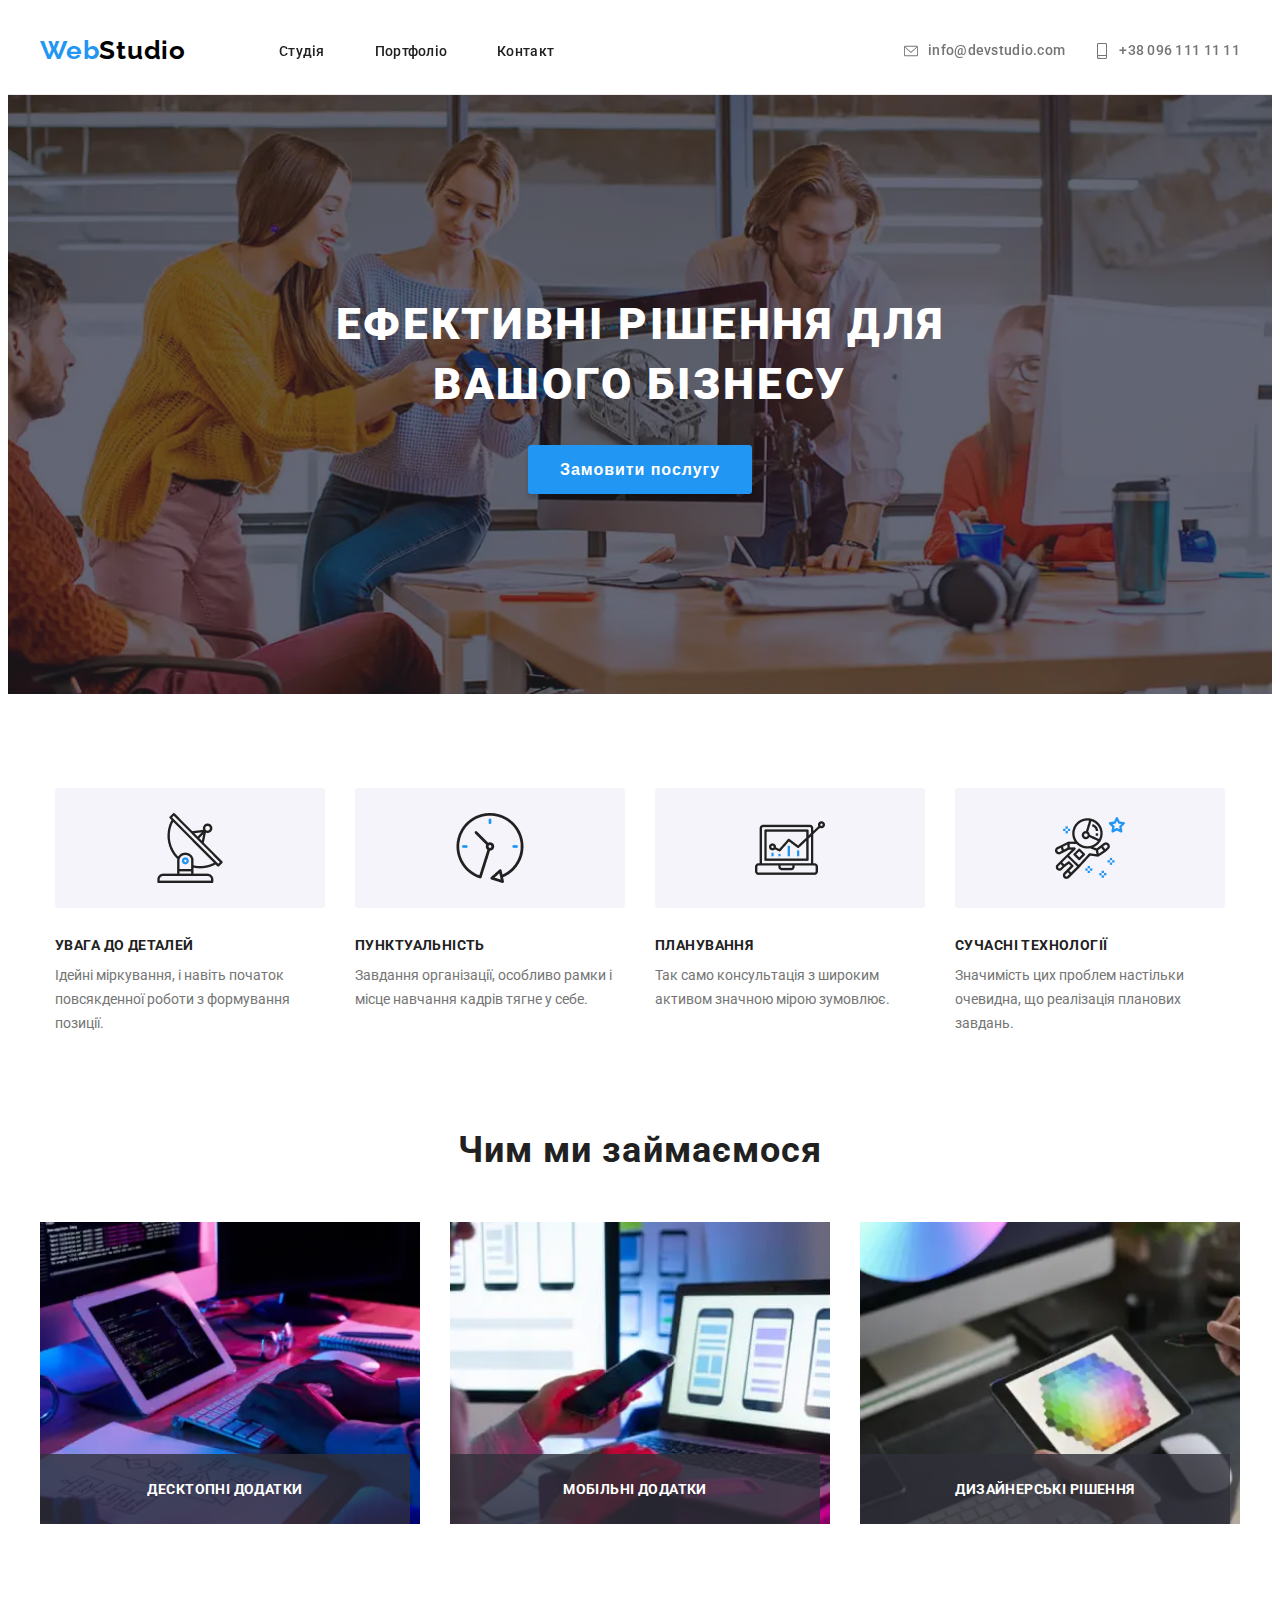
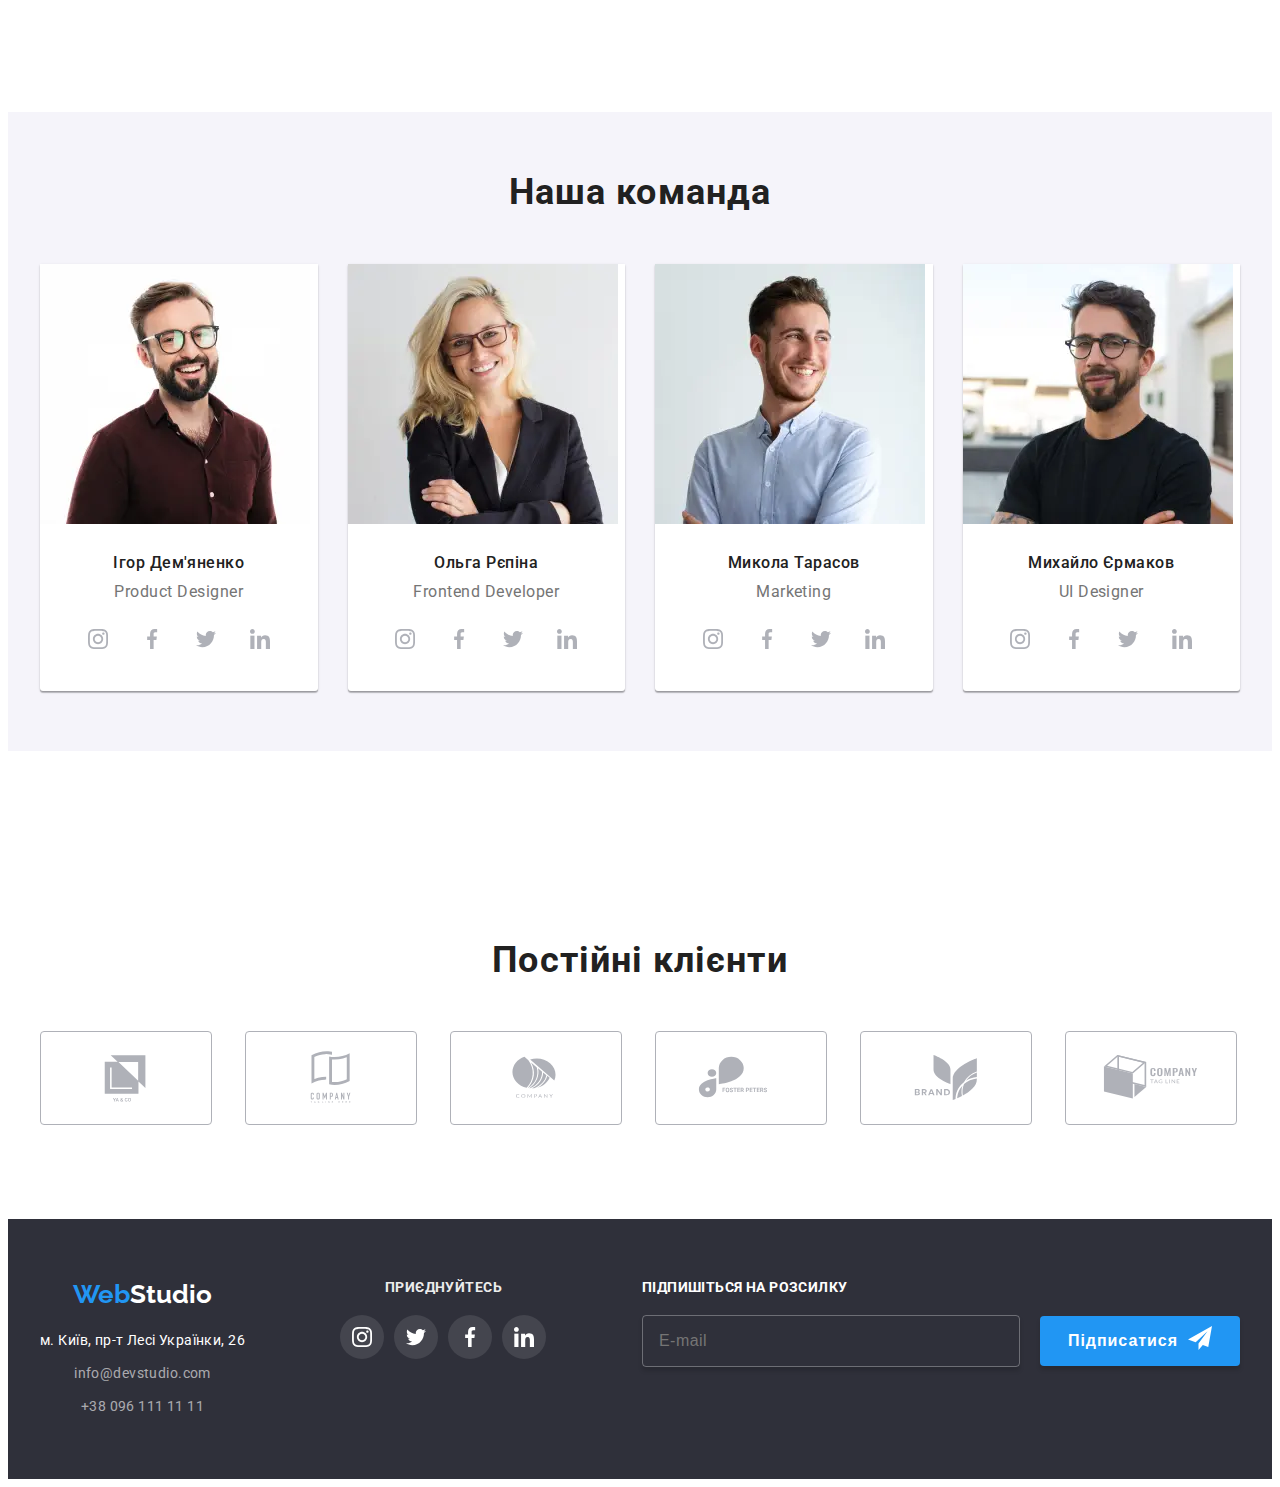
==== commit 73286f8f: "pictures2" ====
--- a/index.html
+++ b/index.html
@@ -174,9 +174,9 @@
             <li class="work__item">
               <picture>
                 <source
-                  src="./imeges/desktop/comp-desctop@1x.webp 1x,
+                  srcset="./imeges/desktop/comp-desctop@1x.webp 1x,
                  ./imeges/desktop/comp-desctop@2x.webp 2x"
-                  media="min-width: 1200px"
+                  media="(min-width: 1200px)"
                 />
                 <img src="./imeges/comp.jpg" alt="comp" class="work__img" />
               </picture>
@@ -186,9 +186,9 @@
             <li class="work__item">
               <picture>
                 <source
-                  src="./imeges/desktop/tel-desktop@1x.webp 1x,
+                  srcset="./imeges/desktop/tel-desktop@1x.webp 1x,
                  /imeges/desktop/tel-desktop@2x.webp 2x"
-                  media="min-width:1200px"
+                  media="(min-width:1200px)"
                 />
                 <img src="./imeges/tel.jpg" alt="tel" class="work__img" />
               </picture>
@@ -198,9 +198,9 @@
             <li class="work__item">
               <picture>
                 <source
-                  src="./imeges/desktop/tablet-desktop@1x.webp 1x, 
+                  srcset="./imeges/desktop/tablet-desktop@1x.webp 1x, 
                 ./imeges/desktop/tablet-desktop@2x.webp 2x "
-                  media="min-width: 1200px"
+                  media="(min-width: 1200px)"
                 />
                 <img src="./imeges/tablet.jpg" alt="tablet" class="work__img" />
               </picture>
@@ -216,9 +216,9 @@
           <ul class="team__list">
             <li class="team__item">
               <picture>
-                <source src="./imeges/">
-                <source>
-                <source>
+                <source srcset="./imeges/desktop/igor-desktop@1x.webp 1x, ./imeges/desktop/igor-desktop@2x.webp 2x" media="(min-width: 1200px)">
+                <source srcset="./imeges/tablet/igor-tablet@1x.webp 1x, ./imeges/tablet/igor-tablet@2x.webp 2x" media="(min-width: 768px)">
+                <source srcset="./imeges/mobile/igor-mobile@1x.webp 1x, ./imeges/mobile/igor-mobile@2x.webp 2x" media="(max-width: 767px)">
                 <img src="./imeges/igor.jpg" alt="men1" class="team__img" />
               </picture>
               <div class="team__text">
@@ -265,7 +265,12 @@
               </div>
             </li>
             <li class="team__item">
-              <img src="./imeges/olga.jpg" alt="women1" class="team__img" />
+              <picture>
+                <source srcset="./imeges/desktop/olga-desktop@1x.webp 1x, ./imeges/desktop/olga-desktop@2x.webp 2x" media="(min-width: 1200px)">
+                <source srcset="./imeges/tablet/olga-tablet@1x.webp 1x, ./imeges/tablet/olga-tablet@2x.webp 2x" media=" (min-width: 768px)">
+                <source srcset="./imeges/mobile/olga-mobile@1x.webp 1x, ./imeges/mobile/olga-mobile@2x.webp 2x" media="(max-width: 767px)">
+                <img src="./imeges/olga.jpg" alt="women1" class="team__img" />
+              </picture>
               <div class="team__text">
                 <h3 class="team__capitan">Ольга Рєпіна</h3>
                 <p class="team__desc">Frontend Developer</p>
@@ -310,7 +315,13 @@
               </div>
             </li>
             <li class="team__item">
-              <img src="./imeges/mikola.jpg" alt="men2" class="team__img" />
+              <picture>
+                <source srcset="./imeges/desktop/mikola-desktop@1x.webp 1x, ./imeges/desktop/mikola-desktop@2x.webp 2x" media="(min-width: 1200px)">
+                <source srcset="./imeges/tablet/mikola-tablet@1x.webp 1x, ./imeges/tablet/mikola-tablet@2x.webp 2x" media=" (min-width: 768px)">
+                <source srcset="./imeges/mobile/mikola-mobile@1x.webp 1x, ./imeges/mobile/mikola-mobile@2x.webp 2x" media="(max-width: 767px)">
+                <img src="./imeges/mikola.jpg" alt="men2" class="team__img" />
+              </picture>
+              
               <div class="team__text">
                 <h3 class="team__capitan">Микола Тарасов</h3>
                 <p class="team__desc">Marketing</p>
@@ -355,7 +366,12 @@
               </div>
             </li>
             <li class="team__item">
-              <img src="./imeges/michael.jpg" alt="men3" class="team__img" />
+              <picture>
+                <source srcset="./imeges/desktop/deskop-mihaylo@1x.webp 1x, ./imeges/desktop/deskop-mihaylo@2x.webp 2x" media="(min-width: 1200px)">
+                <source srcset="./imeges/tablet/tablet-mihaylo@1x.webp 1x, ./imeges/tablet/tablet-mihaylo@2x.webp 2x" media=" (min-width: 768px)">
+                <source srcset="./imeges/mobile/mobile-mihaylo@1x.webp 1x, ./imeges/mobile/mobile-mihaylo@2x.webp 2x" media="(max-width: 767px)">
+                <img src="./imeges/michael.jpg" alt="men3" class="team__img" />
+              </picture>
               <div class="team__text">
                 <h3 class="team__capitan">Михайло Єрмаков</h3>
                 <p class="team__desc">UI Designer</p>
